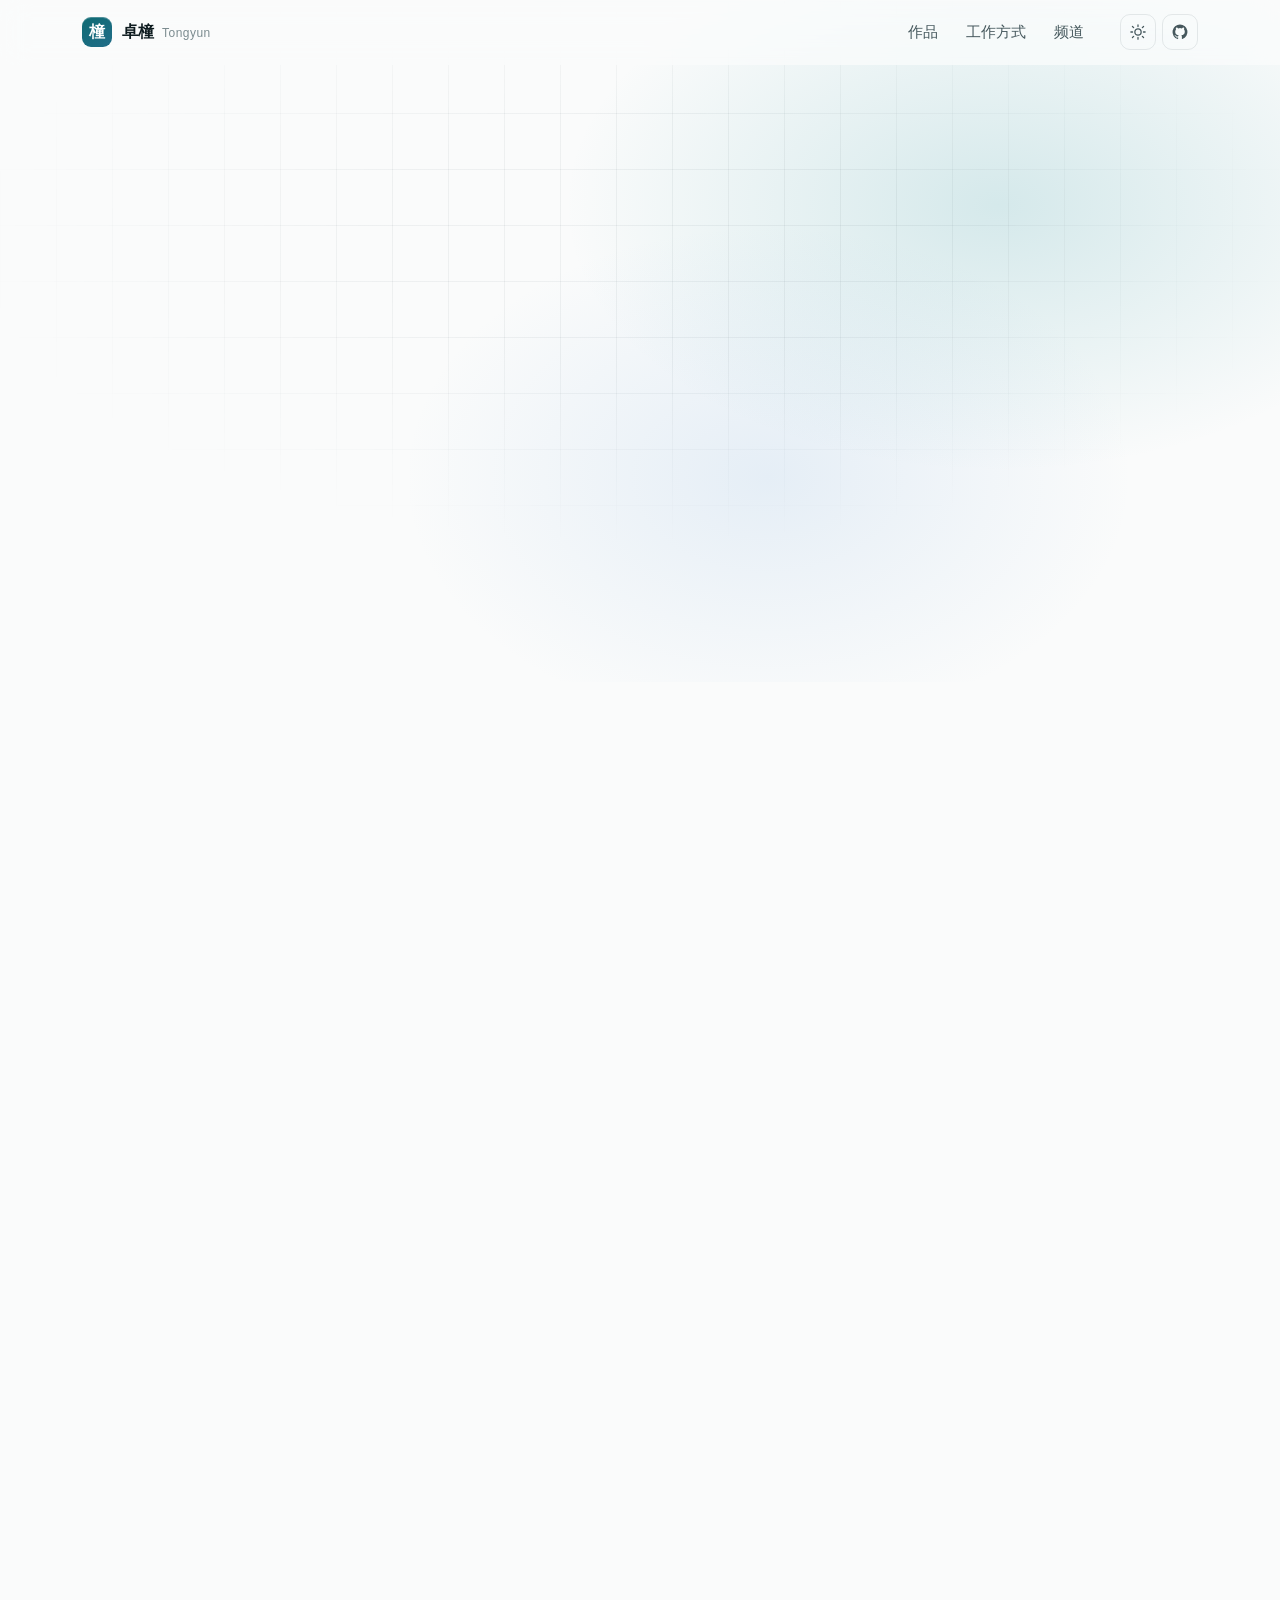
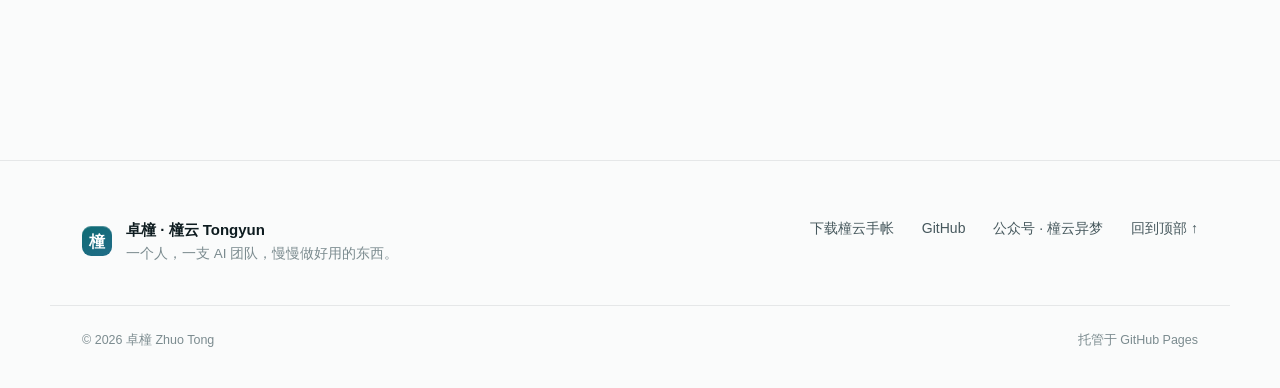
==== index.html @ a24eaab8 "作品区补上公开产品介绍页 手帐仍是主力。开发机、桌面 Git、橦云学习、数据库和接口调试各有介绍页；脚手架和命令行助手用小卡。过时的 TongSkills 卡片改为指向公开技能仓。域名和 GitHub" ====
<!doctype html>
<html lang="zh-CN" data-theme="light">
<head>
<meta charset="utf-8" />
<meta name="viewport" content="width=device-width, initial-scale=1" />
<title>卓橦 · 独立开发者</title>
<meta name="description" content="卓橦（Zhuo Tong），独立开发者，正在尝试一人团队。和一支 AI 智能体团队一起做本地优先的工具。代表作：橦云手帐 TongYun Planner。" />
<meta name="color-scheme" content="light dark" />
<meta name="author" content="卓橦" />
<link rel="canonical" href="https://dangzhuotong.github.io/" />
<!-- 图标来自 tongyun-scaffold/brand 官方主标「云芽」 -->
<link rel="icon" type="image/svg+xml" href="assets/yunya-mark.svg" />
<link rel="icon" type="image/png" sizes="48x48" href="assets/favicon-48.png" />
<link rel="icon" type="image/png" sizes="96x96" href="assets/favicon-96.png" />
<link rel="apple-touch-icon" sizes="180x180" href="assets/favicon-180.png" />
<meta property="og:type" content="website" />
<meta property="og:site_name" content="卓橦 · 橦云" />
<meta property="og:locale" content="zh_CN" />
<meta property="og:url" content="https://dangzhuotong.github.io/" />
<meta property="og:title" content="卓橦 · 独立开发者" />
<meta property="og:description" content="独立开发者，正在尝试一人团队。和一支 AI 智能体团队一起做本地优先的工具。代表作：橦云手帐 TongYun Planner。" />
<meta property="og:image" content="https://dangzhuotong.github.io/assets/social-preview.png" />
<meta property="og:image:type" content="image/png" />
<meta property="og:image:width" content="1280" />
<meta property="og:image:height" content="640" />
<meta property="og:image:alt" content="橦云官方主标云芽" />
<meta name="twitter:card" content="summary_large_image" />
<meta name="twitter:title" content="卓橦 · 独立开发者" />
<meta name="twitter:description" content="独立开发者，正在尝试一人团队。和一支 AI 智能体团队一起做本地优先的工具。代表作：橦云手帐 TongYun Planner。" />
<meta name="twitter:image" content="https://dangzhuotong.github.io/assets/social-preview.png" />
<meta name="twitter:image:alt" content="橦云官方主标云芽" />
<script>
  // 在首帧之前决定主题，避免闪烁。支持 ?theme=dark / ?theme=light 便于截图。
  (function () {
    var q = new URLSearchParams(location.search).get('theme');
    var saved = null; try { saved = localStorage.getItem('zt-theme'); } catch (e) {}
    var t = q || saved || (matchMedia('(prefers-color-scheme: dark)').matches ? 'dark' : 'light');
    document.documentElement.setAttribute('data-theme', t);
  })();
</script>
<link rel="stylesheet" href="styles.css" />
</head>
<body>
<a class="skip" href="#works">跳到正文</a>

<header class="nav" id="top">
  <div class="container nav__inner">
    <a class="brand" href="#top" aria-label="卓橦 · 回到顶部">
      <span class="brand__mark" aria-hidden="true">橦</span>
      <span class="brand__text">卓橦<span class="brand__sub">Tongyun</span></span>
    </a>
    <nav class="nav__links" aria-label="主导航">
      <a href="#works">作品</a>
      <a href="#how">工作方式</a>
      <a href="#channels">频道</a>
    </nav>
    <div class="nav__actions">
      <button class="icon-btn" id="themeToggle" type="button" aria-label="切换深色 / 浅色主题" title="切换主题">
        <svg class="i-sun" viewBox="0 0 24 24" width="18" height="18" aria-hidden="true"><circle cx="12" cy="12" r="4.2" fill="none" stroke="currentColor" stroke-width="1.7"/><path d="M12 2.5v2.2M12 19.3v2.2M4.6 4.6l1.6 1.6M17.8 17.8l1.6 1.6M2.5 12h2.2M19.3 12h2.2M4.6 19.4l1.6-1.6M17.8 6.2l1.6-1.6" stroke="currentColor" stroke-width="1.7" stroke-linecap="round"/></svg>
        <svg class="i-moon" viewBox="0 0 24 24" width="18" height="18" aria-hidden="true"><path d="M20 14.6A8.2 8.2 0 0 1 9.4 4a8.2 8.2 0 1 0 10.6 10.6Z" fill="none" stroke="currentColor" stroke-width="1.7" stroke-linejoin="round"/></svg>
      </button>
      <a class="icon-btn" href="https://github.com/dangzhuotong" target="_blank" rel="noopener" aria-label="GitHub @dangzhuotong">
        <svg viewBox="0 0 24 24" width="18" height="18" aria-hidden="true"><path fill="currentColor" d="M12 2a10 10 0 0 0-3.16 19.49c.5.09.68-.22.68-.48v-1.7c-2.78.6-3.37-1.34-3.37-1.34-.45-1.16-1.11-1.47-1.11-1.47-.91-.62.07-.61.07-.61 1 .07 1.53 1.03 1.53 1.03.9 1.52 2.35 1.08 2.92.83.09-.65.35-1.09.63-1.34-2.22-.25-4.55-1.11-4.55-4.94 0-1.09.39-1.98 1.03-2.68-.1-.25-.45-1.27.1-2.64 0 0 .84-.27 2.75 1.02a9.5 9.5 0 0 1 5 0c1.91-1.29 2.75-1.02 2.75-1.02.55 1.37.2 2.39.1 2.64.64.7 1.03 1.59 1.03 2.68 0 3.84-2.34 4.68-4.57 4.93.36.31.68.92.68 1.85v2.74c0 .27.18.58.69.48A10 10 0 0 0 12 2Z"/></svg>
      </a>
    </div>
  </div>
</header>

<main>
  <!-- ============ HERO ============ -->
  <section class="hero">
    <div class="hero__bg" aria-hidden="true"></div>
    <div class="container hero__grid">
      <div class="hero__copy">
        <p class="eyebrow reveal"><span class="dot"></span>Indie developer · One-person team</p>
        <h1 class="hero__name reveal">卓橦</h1>
        <p class="hero__role reveal">独立开发者 · 正在尝试一人团队</p>
        <p class="hero__intro reveal">我和一支 AI 智能体团队一起，做<strong>本地优先</strong>的 AI 小工具：数据留在你自己的电脑上，功能克制，做完就发布。</p>
        <div class="hero__cta reveal">
          <a class="btn btn--primary" href="https://github.com/dangzhuotong/tongyun-planner/releases/latest" target="_blank" rel="noopener">
            <svg viewBox="0 0 24 24" width="17" height="17" aria-hidden="true"><path d="M12 4v11m0 0 4.5-4.5M12 15l-4.5-4.5M5 19.5h14" fill="none" stroke="currentColor" stroke-width="1.9" stroke-linecap="round" stroke-linejoin="round"/></svg>
            下载橦云手帐
          </a>
          <a class="btn btn--ghost" href="https://github.com/dangzhuotong" target="_blank" rel="noopener">
            <svg viewBox="0 0 24 24" width="17" height="17" aria-hidden="true"><path fill="currentColor" d="M12 2a10 10 0 0 0-3.16 19.49c.5.09.68-.22.68-.48v-1.7c-2.78.6-3.37-1.34-3.37-1.34-.45-1.16-1.11-1.47-1.11-1.47-.91-.62.07-.61.07-.61 1 .07 1.53 1.03 1.53 1.03.9 1.52 2.35 1.08 2.92.83.09-.65.35-1.09.63-1.34-2.22-.25-4.55-1.11-4.55-4.94 0-1.09.39-1.98 1.03-2.68-.1-.25-.45-1.27.1-2.64 0 0 .84-.27 2.75 1.02a9.5 9.5 0 0 1 5 0c1.91-1.29 2.75-1.02 2.75-1.02.55 1.37.2 2.39.1 2.64.64.7 1.03 1.59 1.03 2.68 0 3.84-2.34 4.68-4.57 4.93.36.31.68.92.68 1.85v2.74c0 .27.18.58.69.48A10 10 0 0 0 12 2Z"/></svg>
            GitHub
          </a>
        </div>
        <p class="hero__meta reveal">
          <span class="pill">v1.1.2</span>
          橦云手帐 · Windows / macOS Universal / Linux · 开源 MIT
        </p>
      </div>

      <div class="hero__visual reveal reveal--late">
        <figure class="shot shot--hero">
          <img src="assets/dashboard.png" width="2293" height="1618" alt="橦云手帐主页截图：问候、天气、今日待办与 AI 散文" />
        </figure>
        <figure class="shot shot--widget" aria-hidden="true">
          <img src="assets/widget.png" width="675" height="893" alt="" />
        </figure>
      </div>
    </div>
  </section>

  <!-- ============ WORKS ============ -->
  <section class="section" id="works">
    <div class="container">
      <div class="section__head reveal">
        <p class="kicker">Works</p>
        <h2>作品</h2>
        <p class="section__lede">都在公开仓库里。手帐仍是主力。开发机、桌面 Git、学习、数据库和接口调试，点进去可以看介绍。</p>
      </div>

      <!-- Flagship -->
      <article class="flagship reveal" aria-labelledby="fp-title">
        <div class="flagship__copy">
          <div class="app-id">
            <img src="assets/app-icon.png" width="56" height="56" alt="" />
            <div>
              <p class="tag-line"><span class="pill pill--accent">主力产品</span><span class="mono">tongyun-planner</span></p>
              <h3 id="fp-title">橦云手帐 <span class="en">TongYun Planner</span></h3>
            </div>
          </div>
          <p class="flagship__lede">本地优先的手帐式桌面效率 App。四象限待办、番茄钟、翻页日记放在同一个窗口里，数据默认只存在你的电脑上。</p>
          <ul class="feature-list">
            <li><b>四象限待办</b>矩阵 / 列表 / 日历视图，可选 AI 分类</li>
            <li><b>翻页日记</b>带书脊与横格的拟物手帐，可选 AI 暖评</li>
            <li><b>番茄钟与白噪音</b>便签墙、桌面挂件、专注统计</li>
            <li><b>数据在本地</b>可选 WebDAV 同步，中英双语界面</li>
          </ul>
          <div class="stack" aria-label="技术栈">
            <span>Tauri 2</span><span>React</span><span>Rust</span><span>TypeScript</span>
          </div>
          <div class="flagship__cta">
            <a class="btn btn--primary" href="https://github.com/dangzhuotong/tongyun-planner/releases/latest" target="_blank" rel="noopener">下载最新版</a>
            <a class="btn btn--ghost" href="products/tongyun-planner.html">产品介绍</a>
            <a class="btn btn--ghost" href="https://github.com/dangzhuotong/tongyun-planner" target="_blank" rel="noopener">查看源码 <span aria-hidden="true">→</span></a>
          </div>
          <p class="fineprint">当前 Release v1.1.2。Windows（exe / msi）、macOS Universal（dmg）、Linux（AppImage / deb）。安装包未做代码签名，首次运行需手动允许。</p>
        </div>

        <div class="flagship__gallery">
          <div class="tabs" role="tablist" aria-label="橦云手帐界面截图">
            <button role="tab" aria-selected="true" data-src="assets/dashboard.png" data-alt="主页：问候、今日待办与 AI 散文">主页</button>
            <button role="tab" aria-selected="false" data-src="assets/journal.png" data-alt="翻页日记本">翻页日记</button>
            <button role="tab" aria-selected="false" data-src="assets/matrix-view.png" data-alt="四象限优先级看板">四象限</button>
            <button role="tab" aria-selected="false" data-src="assets/pomodoro.png" data-alt="番茄钟与白噪音">番茄钟</button>
            <button role="tab" aria-selected="false" data-src="assets/calendar-view.png" data-alt="日历日程">日历</button>
            <button role="tab" aria-selected="false" data-src="assets/analytics.png" data-alt="专注统计">统计</button>
          </div>
          <figure class="shot shot--gallery">
            <img id="galleryImg" src="assets/dashboard.png" width="2293" height="1618" alt="橦云手帐截图：主页：问候、今日待办与 AI 散文" loading="lazy" />
          </figure>
        </div>
      </article>

      <div class="works-grid works-grid--main">
        <article class="card reveal">
          <a class="card__visual" href="products/tongyun-dev.html" tabindex="-1" aria-hidden="true">
            <div class="sketch sketch--scan"><b>$</b> tongyun-dev scan ~/code<br />Spring Boot · Vite · Next<br /><span>状态与日志留在本机</span></div>
          </a>
          <div class="card__body">
            <p class="tag-line"><span class="pill pill--accent">可用</span><span class="mono">tongyun-dev</span></p>
            <h3><a href="products/tongyun-dev.html">本地开发机 <span class="en">tongyun-dev</span></a></h3>
            <p>把本机的开发项目登记到一处，一键启停、看状态、跟日志。桌面、本机网页和命令行共用同一个核心。</p>
            <div class="card__foot">
              <span class="lang"><i style="--c:#dea584"></i>Rust</span>
              <a class="link" href="products/tongyun-dev.html">介绍 <span aria-hidden="true">→</span></a>
            </div>
          </div>
        </article>

        <article class="card reveal">
          <a class="card__visual" href="products/tongyun-git.html" tabindex="-1" aria-hidden="true">
            <div class="sketch sketch--git"><i></i><i></i><i></i></div>
          </a>
          <div class="card__body">
            <p class="tag-line"><span class="pill pill--accent">可用</span><span class="mono">tongyun-git</span></p>
            <h3><a href="products/tongyun-git.html">桌面 Git <span class="en">tongyun-git</span></a></h3>
            <p>独立的 Git 窗口：改动、按行暂存、分支和推拉。提交说明可以请模型起一稿，密钥留在系统钥匙串。</p>
            <div class="card__foot">
              <span class="lang"><i style="--c:#3178c6"></i>TypeScript</span>
              <a class="link" href="products/tongyun-git.html">介绍 <span aria-hidden="true">→</span></a>
            </div>
          </div>
        </article>

        <article class="card reveal">
          <a class="card__visual" href="products/tongyun-learn.html" tabindex="-1" aria-hidden="true">
            <div class="notes">
              <span>背单词</span><span>练习</span><span>错词复习</span><span>学习看板</span>
            </div>
          </a>
          <div class="card__body">
            <p class="tag-line"><span class="pill pill--wip">打磨中</span><span class="mono">tongyun-learn</span></p>
            <h3><a href="products/tongyun-learn.html">橦云学习 <span class="en">tongyun-learn</span></a></h3>
            <p>个人学习站点。背单词、练习和复习是站内模块。还没有安装包，从仓库跑起来。</p>
            <div class="card__foot">
              <span class="lang"><i style="--c:#41b883"></i>Vue</span>
              <a class="link" href="products/tongyun-learn.html">介绍 <span aria-hidden="true">→</span></a>
            </div>
          </div>
        </article>

        <article class="card reveal">
          <a class="card__visual" href="products/tongyun-database.html" tabindex="-1" aria-hidden="true">
            <div class="sketch sketch--table"><span></span><span></span><span></span></div>
          </a>
          <div class="card__body">
            <p class="tag-line"><span class="pill pill--wip">打磨中</span><span class="mono">tongyun-database</span></p>
            <h3><a href="products/tongyun-database.html">橦云数据库 <span class="en">tongyun-database</span></a></h3>
            <p>本机数据库工作台。改一行之前先看正向 SQL 和回滚 SQL。目前 Release 只有 macOS 压缩包。</p>
            <div class="card__foot">
              <span class="lang"><i style="--c:#f1e05a"></i>JavaScript</span>
              <a class="link" href="products/tongyun-database.html">介绍 <span aria-hidden="true">→</span></a>
            </div>
          </div>
        </article>

        <article class="card reveal">
          <a class="card__visual" href="products/tongyun-api.html" tabindex="-1" aria-hidden="true">
            <div class="sketch sketch--http"><b>GET</b> /get<br /><span>.http · JSON 用例 · 断言</span></div>
          </a>
          <div class="card__body">
            <p class="tag-line"><span class="pill pill--accent">可用</span><span class="mono">tongyun-api</span></p>
            <h3><a href="products/tongyun-api.html">橦云接口 <span class="en">tongyun-api</span></a></h3>
            <p>API 调试桌面端。接口写成仓库里的纯文本，用 Git 管理，不绑云端账号。</p>
            <div class="card__foot">
              <span class="lang"><i style="--c:#3178c6"></i>TypeScript</span>
              <a class="link" href="products/tongyun-api.html">介绍 <span aria-hidden="true">→</span></a>
            </div>
          </div>
        </article>
      </div>

      <div class="works-sub">
        <article class="mini reveal">
          <p class="tag-line"><span class="pill pill--accent">可用</span><span class="mono">tongyun-scaffold</span></p>
          <h3><a href="products/tongyun-scaffold.html">项目脚手架</a></h3>
          <p>新开仓库时带上协作规则、目录约定和文档骨架。没有安装包，克隆后跑脚本。</p>
          <div class="mini__links">
            <a class="link" href="products/tongyun-scaffold.html">介绍 <span aria-hidden="true">→</span></a>
          </div>
        </article>
        <article class="mini reveal">
          <p class="tag-line"><span class="pill pill--wip">打磨中</span><span class="mono">tongyun-cli</span></p>
          <h3><a href="products/tongyun-cli.html">命令行助手</a></h3>
          <p>自用的命令行助手。仓库简介写的是基于 pi 改造，说明文档目前仍是上游的 Pi。</p>
          <div class="mini__links">
            <a class="link" href="products/tongyun-cli.html">介绍 <span aria-hidden="true">→</span></a>
          </div>
        </article>
        <article class="mini reveal">
          <p class="tag-line"><span class="pill">在用</span><span class="mono">tongyun-skills</span></p>
          <h3>技能素材</h3>
          <p>开发时用的技能包还在日常使用。公开可看的素材在 tongyun-skills。</p>
          <div class="mini__links">
            <a class="link" href="https://github.com/dangzhuotong/tongyun-skills" target="_blank" rel="noopener">公开仓库 <span aria-hidden="true">→</span></a>
          </div>
        </article>
        <article class="mini reveal">
          <p class="tag-line"><span class="pill">笔记</span><span class="mono">Vuepress-Site</span></p>
          <h3><a href="https://vuepress-site-one.vercel.app" target="_blank" rel="noopener">技术笔记站</a></h3>
          <p>用 VuePress 搭的博客和学习笔记，按 AI、Java、中间件、前端、数据库、算法、运维分栏，一直在补。</p>
          <div class="mini__links">
            <a class="link" href="https://github.com/dangzhuotong/Vuepress-Site" target="_blank" rel="noopener">仓库 <span aria-hidden="true">→</span></a>
            <a class="link" href="https://vuepress-site-one.vercel.app" target="_blank" rel="noopener">打开笔记 <span aria-hidden="true">→</span></a>
          </div>
        </article>
      </div>
    </div>
  </section>

  <!-- ============ HOW I WORK ============ -->
  <section class="section section--tint" id="how">
    <div class="container">
      <div class="section__head reveal">
        <p class="kicker">How I work</p>
        <h2>一人团队公开记录</h2>
        <p class="section__lede">一个人，加一组分工明确的 AI 智能体。<br class="br-lg" />我负责判断和取舍，智能体负责做出来、查一遍、写清楚。<br class="br-lg" />这里不放融资、团队照片或漂亮数字，只放能下载、能看代码的东西。</p>
      </div>

      <div class="team reveal">
        <div class="team__head">
          <div class="team__me">
            <span class="avatar" aria-hidden="true">橦</span>
            <div>
              <p class="team__name">卓橦</p>
              <p class="team__desc">定方向 · 做取舍 · 最后拍板</p>
            </div>
          </div>
          <p class="team__note">下面每个角色都是一个 AI 智能体。我分派任务、验收结果，<br class="br-lg" />不满意就打回重做。</p>
        </div>
        <ul class="roles">
          <li>
            <span class="role__icon" aria-hidden="true"><svg viewBox="0 0 24 24"><path d="M4 6h16M4 12h10M4 18h7" /></svg></span>
            <p class="role__name">产品 <span>Product</span></p>
            <p class="role__desc">拆需求、写 PRD</p>
          </li>
          <li>
            <span class="role__icon" aria-hidden="true"><svg viewBox="0 0 24 24"><path d="m8 7-5 5 5 5M16 7l5 5-5 5" /></svg></span>
            <p class="role__name">开发 <span>Dev</span></p>
            <p class="role__desc">写代码、修 bug</p>
          </li>
          <li>
            <span class="role__icon" aria-hidden="true"><svg viewBox="0 0 24 24"><path d="m5 12.5 4.2 4.2L19 7" /></svg></span>
            <p class="role__name">测试 <span>QA</span></p>
            <p class="role__desc">回归检查、截图审查</p>
          </li>
          <li>
            <span class="role__icon" aria-hidden="true"><svg viewBox="0 0 24 24"><path d="M12 3v12m0 0 4-4m-4 4-4-4M4 20h16" /></svg></span>
            <p class="role__name">运维 <span>Ops</span></p>
            <p class="role__desc">打包、发版、仓库同步</p>
          </li>
          <li>
            <span class="role__icon" aria-hidden="true"><svg viewBox="0 0 24 24"><path d="M4 20h4L19 9l-4-4L4 16v4Z" /></svg></span>
            <p class="role__name">写作 <span>Writing</span></p>
            <p class="role__desc">发布说明、文档、公众号</p>
          </li>
        </ul>
      </div>

      <div class="log reveal">
        <div class="log__col">
          <h3 class="log__title">怎么干活</h3>
          <ol class="principles">
            <li><b>本地优先</b><span>数据先留在用户自己的设备上，同步由用户自己决定开不开。</span></li>
            <li><b>小步发布</b><span>做完一块就发一块，安装包、说明、截图一起交付。</span></li>
            <li><b>不编数据</b><span>页面上的每个链接都能点开验证，没有的数字就不写。</span></li>
          </ol>
        </div>
        <div class="log__col">
          <h3 class="log__title">公开记录 <span class="en">Log</span></h3>
          <ol class="timeline">
            <li><time datetime="2026-10">2026.10</time><p>小红书「橦栖云」上线<span class="soon">计划中</span></p></li>
            <li><time datetime="2026-09-03">2026.09</time><p>技能素材公开，见 tongyun-skills</p></li>
            <li><time datetime="2026-08-29">2026.08</time><p>技术笔记站补充工程化专题</p></li>
            <li><time datetime="2026-07-27">2026.07</time><p>橦云手帐 v1.0.0 发布：Windows 与 macOS 安装包</p></li>
          </ol>
        </div>
      </div>
    </div>
  </section>

  <!-- ============ CHANNELS ============ -->
  <section class="section" id="channels">
    <div class="container">
      <div class="section__head reveal">
        <p class="kicker">Channels</p>
        <h2>在这些地方找到我</h2>
        <p class="section__lede">开发进度、踩坑记录和新作品，会先发在这里。</p>
      </div>

      <div class="channels">
        <article class="channel reveal">
          <div class="channel__top">
            <span class="channel__icon ch-wechat" aria-hidden="true">
              <svg viewBox="0 0 24 24"><path fill="currentColor" d="M9.2 4C5.2 4 2 6.7 2 10c0 1.9 1 3.5 2.6 4.6l-.6 2 2.3-1.2c.9.3 1.9.4 2.9.4h.4a5.4 5.4 0 0 1-.2-1.5c0-3.3 3.1-5.9 7-5.9h.4C16.2 5.8 13 4 9.2 4Zm-2.4 3.2a.9.9 0 1 1 0 1.8.9.9 0 0 1 0-1.8Zm4.8 0a.9.9 0 1 1 0 1.8.9.9 0 0 1 0-1.8ZM16.4 9.6c-3.2 0-5.7 2.1-5.7 4.7s2.5 4.7 5.7 4.7c.7 0 1.4-.1 2-.3l1.9 1-.5-1.6c1.4-.9 2.2-2.2 2.2-3.8 0-2.6-2.5-4.7-5.6-4.7Zm-1.9 2.6a.8.8 0 1 1 0 1.6.8.8 0 0 1 0-1.6Zm3.8 0a.8.8 0 1 1 0 1.6.8.8 0 0 1 0-1.6Z"/></svg>
            </span>
            <div>
              <p class="channel__platform">微信公众号</p>
              <h3>橦云异梦</h3>
            </div>
          </div>
          <p class="channel__desc">一人团队的开发日志、产品发布和 AI 工作流实践。</p>
          <div class="wechat-search">
            <span class="wechat-search__label">微信搜一搜</span>
            <p>打开微信，搜索「橦云异梦」即可关注公众号</p>
          </div>
          <p class="channel__hint">微信搜索「橦云异梦」</p>
        </article>

        <article class="channel reveal">
          <div class="channel__top">
            <span class="channel__icon ch-xhs" aria-hidden="true">
              <svg viewBox="0 0 24 24"><rect x="3" y="3" width="18" height="18" rx="5" fill="currentColor"/><text x="12" y="15.6" text-anchor="middle" font-size="7.2" font-weight="700" fill="#fff" font-family="PingFang SC, Noto Sans CJK SC, sans-serif">小红书</text></svg>
            </span>
            <div>
              <p class="channel__platform">小红书</p>
              <h3>橦栖云 <span class="soon">2026.10 上线</span></h3>
            </div>
          </div>
          <p class="channel__desc">心理学知识动画短片：把一个心理学概念，讲成一分钟的小故事。</p>
          <div class="coming">
            <span class="coming__label">即将上线</span>
            <p>之后也会同步到视频号与抖音</p>
          </div>
          <p class="channel__hint">小红书搜索「橦栖云」</p>
        </article>

        <article class="channel reveal">
          <div class="channel__top">
            <span class="channel__icon ch-gh" aria-hidden="true">
              <svg viewBox="0 0 24 24"><path fill="currentColor" d="M12 2a10 10 0 0 0-3.16 19.49c.5.09.68-.22.68-.48v-1.7c-2.78.6-3.37-1.34-3.37-1.34-.45-1.16-1.11-1.47-1.11-1.47-.91-.62.07-.61.07-.61 1 .07 1.53 1.03 1.53 1.03.9 1.52 2.35 1.08 2.92.83.09-.65.35-1.09.63-1.34-2.22-.25-4.55-1.11-4.55-4.94 0-1.09.39-1.98 1.03-2.68-.1-.25-.45-1.27.1-2.64 0 0 .84-.27 2.75 1.02a9.5 9.5 0 0 1 5 0c1.91-1.29 2.75-1.02 2.75-1.02.55 1.37.2 2.39.1 2.64.64.7 1.03 1.59 1.03 2.68 0 3.84-2.34 4.68-4.57 4.93.36.31.68.92.68 1.85v2.74c0 .27.18.58.69.48A10 10 0 0 0 12 2Z"/></svg>
            </span>
            <div>
              <p class="channel__platform">GitHub</p>
              <h3>@dangzhuotong</h3>
            </div>
          </div>
          <p class="channel__desc">所有开源作品的代码、Issue 和发布包都在这里。</p>
          <ul class="repo-mini">
            <li><a href="https://github.com/dangzhuotong/tongyun-planner" target="_blank" rel="noopener">tongyun-planner</a></li>
            <li><a href="https://github.com/dangzhuotong/tongyun-dev" target="_blank" rel="noopener">tongyun-dev</a></li>
            <li><a href="https://github.com/dangzhuotong/tongyun-git" target="_blank" rel="noopener">tongyun-git</a></li>
            <li><a href="https://github.com/dangzhuotong/tongyun-learn" target="_blank" rel="noopener">tongyun-learn</a></li>
            <li><a href="https://github.com/dangzhuotong/tongyun-database" target="_blank" rel="noopener">tongyun-database</a></li>
            <li><a href="https://github.com/dangzhuotong/tongyun-api" target="_blank" rel="noopener">tongyun-api</a></li>
          </ul>
          <a class="btn btn--ghost btn--block" href="https://github.com/dangzhuotong" target="_blank" rel="noopener">关注 GitHub <span aria-hidden="true">→</span></a>
        </article>
      </div>
    </div>
  </section>
</main>

<footer class="footer">
  <div class="container footer__inner">
    <div class="footer__brand">
      <span class="brand__mark" aria-hidden="true">橦</span>
      <div>
        <p class="footer__name">卓橦 · 橦云 Tongyun</p>
        <p class="footer__tag">一个人，一支 AI 团队，慢慢做好用的东西。</p>
      </div>
    </div>
    <nav class="footer__links" aria-label="页脚链接">
      <a href="https://github.com/dangzhuotong/tongyun-planner/releases/latest" target="_blank" rel="noopener">下载橦云手帐</a>
      <a href="https://github.com/dangzhuotong" target="_blank" rel="noopener">GitHub</a>
      <a href="#channels">公众号 · 橦云异梦</a>
      <a href="#top">回到顶部 ↑</a>
    </nav>
  </div>
  <div class="container footer__legal">
    <span>© 2026 卓橦 Zhuo Tong</span>
    <span>托管于 GitHub Pages</span>
  </div>
</footer>

<script src="main.js"></script>
</body>
</html>
---- styles.css ----
/* ================= Tokens ================= */
:root {
  --font-sans: "Inter", -apple-system, BlinkMacSystemFont, "Segoe UI", "PingFang SC", "Hiragino Sans GB",
    "Noto Sans SC", "Noto Sans CJK SC", "Source Han Sans SC", "Microsoft YaHei", sans-serif;
  --font-mono: ui-monospace, "SF Mono", "JetBrains Mono", Menlo, Consolas, "Noto Sans Mono CJK SC", monospace;

  --bg: #fafbfb;
  --bg-tint: #f2f6f6;
  --surface: #ffffff;
  --surface-2: #f5f7f7;
  --border: rgba(14, 38, 44, 0.09);
  --border-strong: rgba(14, 38, 44, 0.16);
  --text: #0d1b1f;
  --text-2: #46585d;
  --text-3: #7b8b8f;
  --accent: #0e6b73;          /* 橦云 · 墨青 */
  --accent-hover: #0a5a61;
  --accent-soft: rgba(14, 107, 115, 0.08);
  --accent-line: rgba(14, 107, 115, 0.22);
  --accent-fg: #ffffff;
  --warn-soft: rgba(196, 116, 54, 0.12);
  --warn: #a45a20;
  --shadow-lg: 0 1px 2px rgba(13, 27, 31, 0.04), 0 12px 32px -8px rgba(13, 27, 31, 0.14), 0 40px 80px -24px rgba(13, 27, 31, 0.16);
  --shadow-sm: 0 1px 2px rgba(13, 27, 31, 0.05), 0 4px 14px -6px rgba(13, 27, 31, 0.08);
  --glow-a: rgba(64, 160, 170, 0.20);
  --glow-b: rgba(120, 170, 220, 0.16);
  --grid-line: rgba(14, 38, 44, 0.05);

  --radius: 16px;
  --radius-lg: 22px;
  --container: 1180px;
  --ease: cubic-bezier(0.22, 1, 0.36, 1);
}

[data-theme="dark"] {
  --bg: #0a0f11;
  --bg-tint: #0d1417;
  --surface: #10181b;
  --surface-2: #141e21;
  --border: rgba(220, 240, 244, 0.08);
  --border-strong: rgba(220, 240, 244, 0.15);
  --text: #e7eff1;
  --text-2: #a2b2b6;
  --text-3: #6d7e82;
  --accent: #5cc3bd;
  --accent-hover: #7ad3ce;
  --accent-soft: rgba(92, 195, 189, 0.10);
  --accent-line: rgba(92, 195, 189, 0.28);
  --accent-fg: #062321;
  --warn-soft: rgba(230, 160, 90, 0.14);
  --warn: #e7a86a;
  --shadow-lg: 0 1px 2px rgba(0, 0, 0, 0.3), 0 20px 50px -12px rgba(0, 0, 0, 0.6), 0 0 0 1px rgba(220, 240, 244, 0.06);
  --shadow-sm: 0 1px 2px rgba(0, 0, 0, 0.3), 0 6px 18px -8px rgba(0, 0, 0, 0.5);
  --glow-a: rgba(60, 170, 165, 0.16);
  --glow-b: rgba(70, 110, 180, 0.14);
  --grid-line: rgba(220, 240, 244, 0.04);
}

/* ================= Base ================= */
*, *::before, *::after { box-sizing: border-box; }
html { scroll-behavior: smooth; -webkit-text-size-adjust: 100%; }
body {
  margin: 0;
  font-family: var(--font-sans);
  font-size: 16px;
  line-height: 1.7;
  color: var(--text);
  background: var(--bg);
  -webkit-font-smoothing: antialiased;
  text-rendering: optimizeLegibility;
  line-break: strict;
  transition: background-color .35s var(--ease), color .35s var(--ease);
}
img { max-width: 100%; height: auto; display: block; }
a { color: inherit; text-decoration: none; }
h1, h2, h3, p { margin: 0; }
h1, h2, h3 { text-wrap: balance; letter-spacing: -0.02em; }
p { text-wrap: pretty; }
ul, ol { margin: 0; padding: 0; list-style: none; }
figure { margin: 0; }
button { font: inherit; color: inherit; }
:focus-visible { outline: 2px solid var(--accent); outline-offset: 3px; border-radius: 8px; }
.en { font-weight: 500; color: var(--text-3); letter-spacing: 0; font-size: .62em; margin-left: .35em; white-space: nowrap; }
.mono { font-family: var(--font-mono); font-size: 12.5px; color: var(--text-3); }

.container { width: 100%; max-width: var(--container); margin: 0 auto; padding: 0 32px; }
.skip { position: absolute; left: -999px; top: 8px; background: var(--accent); color: var(--accent-fg); padding: 8px 14px; border-radius: 8px; z-index: 100; }
.skip:focus { left: 12px; }

/* ================= Nav ================= */
.nav {
  position: sticky; top: 0; z-index: 50;
  background: color-mix(in srgb, var(--bg) 78%, transparent);
  backdrop-filter: saturate(160%) blur(14px);
  -webkit-backdrop-filter: saturate(160%) blur(14px);
  border-bottom: 1px solid transparent;
  transition: border-color .3s, background-color .35s;
}
.nav.is-scrolled { border-bottom-color: var(--border); }
.nav__inner { height: 64px; display: flex; align-items: center; gap: 24px; }
.brand { display: flex; align-items: center; gap: 10px; font-weight: 650; }
.brand__mark {
  width: 30px; height: 30px; border-radius: 9px; display: grid; place-items: center;
  font-size: 16px; font-weight: 700; color: var(--accent-fg);
  background: linear-gradient(145deg, var(--accent), color-mix(in srgb, var(--accent) 60%, #3a6fa8));
  box-shadow: inset 0 1px 0 rgba(255,255,255,.25);
}
.brand__text { font-size: 16px; display: flex; align-items: baseline; gap: 8px; }
.brand__sub { font-size: 12px; font-weight: 500; color: var(--text-3); letter-spacing: .04em; }
.nav__links { display: flex; gap: 4px; margin-left: auto; }
.nav__links a { font-size: 14.5px; color: var(--text-2); padding: 6px 12px; border-radius: 8px; transition: color .2s, background-color .2s; }
.nav__links a:hover { color: var(--text); background: var(--surface-2); }
.nav__actions { display: flex; gap: 6px; }
.icon-btn {
  width: 36px; height: 36px; display: grid; place-items: center; border-radius: 10px;
  background: transparent; border: 1px solid var(--border); color: var(--text-2); cursor: pointer;
  transition: color .2s, border-color .2s, background-color .2s;
}
.icon-btn:hover { color: var(--text); border-color: var(--border-strong); background: var(--surface); }
[data-theme="light"] .i-moon, [data-theme="dark"] .i-sun { display: none; }

/* ================= Buttons ================= */
.btn {
  display: inline-flex; align-items: center; justify-content: center; gap: 8px;
  height: 44px; padding: 0 20px; border-radius: 12px; font-size: 15px; font-weight: 600;
  border: 1px solid transparent; white-space: nowrap; cursor: pointer;
  transition: transform .2s var(--ease), background-color .2s, border-color .2s, box-shadow .2s, color .2s;
}
.btn:active { transform: translateY(1px); }
.btn--primary { background: var(--accent); color: var(--accent-fg); box-shadow: 0 1px 0 rgba(255,255,255,.18) inset, 0 6px 16px -6px color-mix(in srgb, var(--accent) 60%, transparent); }
.btn--primary:hover { background: var(--accent-hover); transform: translateY(-1px); }
.btn--ghost { background: var(--surface); color: var(--text); border-color: var(--border-strong); }
.btn--ghost:hover { border-color: var(--text-3); transform: translateY(-1px); }
.btn--block { width: 100%; }
.pill {
  display: inline-flex; align-items: center; height: 22px; padding: 0 9px; border-radius: 999px;
  font-size: 12px; font-weight: 600; background: var(--surface-2); color: var(--text-2); border: 1px solid var(--border);
}
.pill--accent { background: var(--accent-soft); color: var(--accent); border-color: var(--accent-line); }
.soon {
  display: inline-flex; align-items: center; height: 20px; padding: 0 8px; margin-left: 8px; border-radius: 999px;
  font-size: 11.5px; font-weight: 600; letter-spacing: 0; vertical-align: middle;
  background: var(--warn-soft); color: var(--warn); white-space: nowrap;
}

/* ================= Hero ================= */
.hero { position: relative; overflow: hidden; margin-top: -64px; padding: 136px 0 96px; }
.hero__bg { position: absolute; inset: 0; pointer-events: none; z-index: 0; }
.hero__bg::before {
  content: ""; position: absolute; inset: 0;
  background:
    radial-gradient(620px 380px at 78% 30%, var(--glow-a), transparent 70%),
    radial-gradient(520px 360px at 60% 70%, var(--glow-b), transparent 70%);
}
.hero__bg::after {
  content: ""; position: absolute; inset: 0;
  background-image: linear-gradient(var(--grid-line) 1px, transparent 1px), linear-gradient(90deg, var(--grid-line) 1px, transparent 1px);
  background-size: 56px 56px;
  mask-image: radial-gradient(ellipse 70% 60% at 50% 35%, #000 30%, transparent 75%);
  -webkit-mask-image: radial-gradient(ellipse 70% 60% at 50% 35%, #000 30%, transparent 75%);
}
.hero__grid { position: relative; z-index: 1; display: grid; grid-template-columns: minmax(0, 5fr) minmax(0, 7fr); gap: 56px; align-items: center; }
.eyebrow {
  display: inline-flex; align-items: center; gap: 8px; font-size: 13px; font-weight: 550; color: var(--text-2);
  padding: 5px 12px 5px 10px; border: 1px solid var(--border); border-radius: 999px; background: var(--surface);
  letter-spacing: .01em;
}
.dot { width: 7px; height: 7px; border-radius: 50%; background: var(--accent); box-shadow: 0 0 0 4px var(--accent-soft); }
.hero__name { margin-top: 26px; font-size: clamp(64px, 8.4vw, 112px); line-height: 1; font-weight: 750; letter-spacing: -0.04em; }
.hero__role { margin-top: 18px; font-size: clamp(20px, 2vw, 25px); font-weight: 600; color: var(--text); letter-spacing: -0.01em; }
.hero__intro { margin-top: 18px; max-width: 30em; font-size: 17px; line-height: 1.85; color: var(--text-2); }
.hero__intro strong { color: var(--accent); font-weight: 650; }
.hero__cta { margin-top: 32px; display: flex; flex-wrap: wrap; gap: 12px; }
.hero__meta { margin-top: 24px; display: flex; align-items: center; flex-wrap: wrap; gap: 10px; font-size: 13.5px; color: var(--text-3); }

.hero__visual { position: relative; padding: 0 0 40px 40px; }
.shot { border-radius: 14px; overflow: hidden; background: var(--surface); border: 1px solid var(--border); box-shadow: var(--shadow-lg); }
.shot img { width: 100%; }
.shot--hero { transform: perspective(1800px) rotateY(-5deg) rotateX(2deg); transform-origin: left center; }
.shot--widget {
  position: absolute; left: 0; bottom: 0; width: 25%; border-radius: 16px;
  transform: rotate(-3deg); box-shadow: var(--shadow-lg);
}

/* ================= Sections ================= */
.section { padding: 112px 0; position: relative; }
.section--tint { background: var(--bg-tint); border-top: 1px solid var(--border); border-bottom: 1px solid var(--border); }
.section__head { max-width: 720px; margin-bottom: 56px; }
.kicker { font-size: 13px; font-weight: 600; color: var(--accent); letter-spacing: .12em; text-transform: uppercase; }
.section__head h2 { margin-top: 10px; font-size: clamp(32px, 3.6vw, 44px); line-height: 1.2; font-weight: 700; }
.section__lede { margin-top: 16px; font-size: 17px; color: var(--text-2); line-height: 1.85; }

/* ================= Works ================= */
.flagship {
  display: grid; grid-template-columns: minmax(0, 5fr) minmax(0, 7fr); gap: 48px; align-items: center;
  padding: 44px; border-radius: var(--radius-lg); background: var(--surface); border: 1px solid var(--border);
  box-shadow: var(--shadow-sm);
}
.app-id { display: flex; align-items: center; gap: 16px; }
.app-id img { width: 56px; height: 56px; border-radius: 14px; box-shadow: var(--shadow-sm); }
.tag-line { display: flex; align-items: center; gap: 10px; flex-wrap: wrap; }
.flagship h3 { margin-top: 6px; font-size: 28px; line-height: 1.25; font-weight: 700; }
.flagship__lede { margin-top: 22px; font-size: 16.5px; color: var(--text-2); line-height: 1.85; }
.feature-list { margin-top: 22px; display: grid; gap: 12px; }
.feature-list li { position: relative; padding-left: 22px; font-size: 14.5px; color: var(--text-2); line-height: 1.7; }
.feature-list li::before { content: ""; position: absolute; left: 2px; top: .62em; width: 8px; height: 8px; border-radius: 3px; background: var(--accent); opacity: .85; }
.feature-list b { color: var(--text); font-weight: 600; margin-right: 8px; }
.stack { margin-top: 22px; display: flex; flex-wrap: wrap; gap: 8px; }
.stack span { font-family: var(--font-mono); font-size: 12px; padding: 4px 10px; border-radius: 8px; background: var(--surface-2); border: 1px solid var(--border); color: var(--text-2); }
.flagship__cta { margin-top: 28px; display: flex; flex-wrap: wrap; gap: 12px; }
.fineprint { margin-top: 14px; font-size: 12.5px; color: var(--text-3); line-height: 1.7; }
.fineprint a { color: var(--accent); font-weight: 600; }

.flagship__gallery { min-width: 0; }
.tabs { display: flex; gap: 4px; padding: 4px; border-radius: 12px; background: var(--surface-2); border: 1px solid var(--border); margin-bottom: 16px; overflow-x: auto; scrollbar-width: none; }
.tabs::-webkit-scrollbar { display: none; }
.tabs button {
  flex: 1 0 auto; height: 34px; padding: 0 14px; border: 0; border-radius: 9px; background: transparent;
  font-size: 13.5px; font-weight: 550; color: var(--text-2); cursor: pointer; white-space: nowrap;
  transition: background-color .2s, color .2s, box-shadow .2s;
}
.tabs button:hover { color: var(--text); }
.tabs button[aria-selected="true"] { background: var(--surface); color: var(--text); box-shadow: var(--shadow-sm); }
.shot--gallery { box-shadow: var(--shadow-sm); aspect-ratio: 2293 / 1618; }
.shot--gallery img { height: 100%; object-fit: cover; object-position: top left; transition: opacity .28s var(--ease); }
.shot--gallery img.is-fading { opacity: 0; }

.works-grid { margin-top: 24px; display: grid; grid-template-columns: repeat(2, minmax(0, 1fr)); gap: 24px; }
.works-grid--main { grid-template-columns: repeat(3, minmax(0, 1fr)); }
.works-grid--main .card__visual { height: 156px; padding: 22px; }
.works-grid--main .card__body { padding: 22px 22px 20px; }
.works-grid--main .card h3 { font-size: 19px; }
.card h3 a { transition: color .2s; }
.card h3 a:hover { color: var(--accent); }
.works-sub { margin-top: 16px; display: grid; grid-template-columns: repeat(4, minmax(0, 1fr)); gap: 16px; }
.mini {
  display: flex; flex-direction: column; gap: 10px; min-height: 100%;
  padding: 20px 20px 18px; border-radius: var(--radius); background: var(--surface);
  border: 1px solid var(--border); box-shadow: var(--shadow-sm);
  transition: transform .35s var(--ease), border-color .25s;
}
.mini:hover { transform: translateY(-3px); border-color: var(--border-strong); }
.mini h3 { margin-top: 8px; font-size: 17px; line-height: 1.35; font-weight: 700; }
.mini h3 a:hover { color: var(--accent); }
.mini p { font-size: 13.5px; color: var(--text-2); line-height: 1.7; }
.mini__links { margin-top: auto; padding-top: 8px; display: flex; flex-wrap: wrap; gap: 8px 14px; }
.sketch { position: relative; width: 100%; max-width: 280px; }
.sketch--http, .sketch--scan {
  border-radius: 12px; background: #0f1a1d; color: #cfe3e2; border: 1px solid rgba(255,255,255,.06);
  box-shadow: var(--shadow-lg); font-family: var(--font-mono); font-size: 12px; line-height: 1.7; padding: 12px 14px;
}
.sketch--http b, .sketch--scan b { color: #6fd0c9; font-weight: 600; }
.sketch--http span, .sketch--scan span { color: rgba(207,227,226,.55); }
.sketch--git { height: 92px; }
.sketch--git i {
  position: absolute; width: 12px; height: 12px; border-radius: 50%; background: var(--accent);
  box-shadow: 0 0 0 4px var(--accent-soft);
}
.sketch--git i:nth-child(1) { left: 18%; top: 18px; }
.sketch--git i:nth-child(2) { left: 46%; top: 46px; }
.sketch--git i:nth-child(3) { left: 74%; top: 18px; background: var(--text-3); box-shadow: none; }
.sketch--git::before, .sketch--git::after {
  content: ""; position: absolute; height: 2px; background: var(--accent-line); top: 24px;
}
.sketch--git::before { left: 22%; width: 28%; transform: rotate(18deg); transform-origin: left center; }
.sketch--git::after { left: 50%; width: 26%; top: 52px; transform: rotate(-18deg); transform-origin: left center; }
.sketch--table { display: grid; gap: 8px; width: min(100%, 240px); }
.sketch--table span { display: block; height: 14px; border-radius: 6px; background: var(--surface); border: 1px solid var(--border); }
.sketch--table span:first-child { background: var(--accent-soft); border-color: var(--accent-line); }
.pill--wip { background: var(--warn-soft); color: var(--warn); border-color: transparent; }
.card {
  display: flex; flex-direction: column; border-radius: var(--radius-lg); background: var(--surface);
  border: 1px solid var(--border); overflow: hidden; box-shadow: var(--shadow-sm);
  transition: transform .35s var(--ease), border-color .25s, box-shadow .35s var(--ease);
}
.card:hover { transform: translateY(-3px); border-color: var(--border-strong); }
.card__visual { height: 196px; display: grid; place-items: center; padding: 28px; background: var(--surface-2); border-bottom: 1px solid var(--border); position: relative; overflow: hidden; }
.card__visual::before { content: ""; position: absolute; inset: 0; background: radial-gradient(360px 180px at 80% 0%, var(--glow-a), transparent 70%); }
.term { position: relative; width: 100%; max-width: 420px; border-radius: 12px; background: #0f1a1d; color: #cfe3e2; box-shadow: var(--shadow-lg); border: 1px solid rgba(255,255,255,.06); }
.term__bar { display: flex; gap: 6px; padding: 10px 12px; border-bottom: 1px solid rgba(255,255,255,.06); }
.term__bar i { width: 9px; height: 9px; border-radius: 50%; background: rgba(255,255,255,.18); }
.term pre { margin: 0; padding: 12px 16px 14px; font-family: var(--font-mono); font-size: 12.5px; line-height: 1.75; white-space: pre; overflow: hidden; }
.term .c { color: #6fd0c9; }
.term .m { color: #6fd0c9; }
.notes { position: relative; display: flex; flex-wrap: wrap; justify-content: center; gap: 10px; max-width: 420px; }
.notes span {
  font-size: 13.5px; font-weight: 550; padding: 7px 14px; border-radius: 10px; background: var(--surface);
  border: 1px solid var(--border); color: var(--text-2); box-shadow: var(--shadow-sm);
}
.notes span:nth-child(3n+1) { color: var(--accent); border-color: var(--accent-line); }
.card__body { padding: 28px 30px 26px; display: flex; flex-direction: column; flex: 1; }
.card h3 { margin-top: 12px; font-size: 21px; line-height: 1.35; font-weight: 700; }
.card__body > p:not(.tag-line) { margin-top: 12px; font-size: 15px; color: var(--text-2); line-height: 1.8; }
.card__foot { margin-top: auto; padding-top: 22px; display: flex; align-items: center; justify-content: space-between; gap: 12px; }
.lang { display: inline-flex; align-items: center; gap: 7px; font-size: 13px; color: var(--text-3); }
.lang i { width: 9px; height: 9px; border-radius: 50%; background: var(--c); }
.link { font-size: 14px; font-weight: 600; color: var(--accent); display: inline-flex; gap: 4px; }
.link span { transition: transform .2s var(--ease); }
.link:hover span { transform: translateX(3px); }

/* ================= How I work ================= */
.team {
  padding: 40px; border-radius: var(--radius-lg); background: var(--surface); border: 1px solid var(--border);
  box-shadow: var(--shadow-sm); display: grid; grid-template-columns: 1fr; gap: 0;
}
.team__head { display: flex; align-items: center; justify-content: space-between; gap: 24px; flex-wrap: wrap; }
.team__me { display: flex; align-items: center; gap: 16px; }
.team__note { font-size: 14.5px; color: var(--text-2); line-height: 1.75; text-align: right; }
.avatar {
  width: 64px; height: 64px; border-radius: 20px; display: grid; place-items: center; font-size: 28px; font-weight: 700;
  color: var(--accent-fg); background: linear-gradient(145deg, var(--accent), color-mix(in srgb, var(--accent) 60%, #3a6fa8));
  box-shadow: 0 10px 24px -10px color-mix(in srgb, var(--accent) 70%, transparent);
}
.team__name { font-size: 20px; font-weight: 700; }
.team__desc { font-size: 13.5px; color: var(--text-3); white-space: nowrap; }
.roles { display: grid; grid-template-columns: repeat(5, minmax(0, 1fr)); gap: 12px; margin-top: 28px; padding-top: 28px; border-top: 1px dashed var(--border-strong); }
.roles li { padding: 20px 20px 18px; border-radius: 14px; background: var(--surface-2); border: 1px solid var(--border); transition: border-color .25s, transform .3s var(--ease); }
.roles li:hover { border-color: var(--accent-line); transform: translateY(-2px); }
.role__icon { width: 32px; height: 32px; border-radius: 9px; display: grid; place-items: center; background: var(--accent-soft); color: var(--accent); }
.role__icon svg { width: 17px; height: 17px; fill: none; stroke: currentColor; stroke-width: 1.9; stroke-linecap: round; stroke-linejoin: round; }
.role__name { margin-top: 14px; font-size: 15.5px; font-weight: 650; white-space: nowrap; }
.role__name span { font-size: 12px; font-weight: 500; color: var(--text-3); margin-left: 4px; }
.role__desc { margin-top: 4px; font-size: 13.5px; color: var(--text-2); line-height: 1.6; }

.log { margin-top: 24px; display: grid; grid-template-columns: repeat(2, minmax(0, 1fr)); gap: 24px; }
.log__col { padding: 36px 40px; border-radius: var(--radius-lg); background: var(--surface); border: 1px solid var(--border); box-shadow: var(--shadow-sm); }
.log__title { font-size: 19px; font-weight: 700; margin-bottom: 22px; }
.principles { counter-reset: p; display: grid; gap: 20px; }
.principles li { counter-increment: p; display: grid; grid-template-columns: 36px 1fr; column-gap: 12px; }
.principles li::before {
  content: "0" counter(p); grid-row: span 2; font-family: var(--font-mono); font-size: 13px; font-weight: 600; color: var(--accent);
  padding-top: 3px;
}
.principles b { font-size: 16px; font-weight: 650; }
.principles span { font-size: 14.5px; color: var(--text-2); line-height: 1.75; }
.timeline { position: relative; display: grid; gap: 18px; }
.timeline::before { content: ""; position: absolute; left: 70px; top: 8px; bottom: 8px; width: 1px; background: var(--border-strong); }
.timeline li { position: relative; display: grid; grid-template-columns: 70px 1fr; column-gap: 24px; align-items: baseline; }
.timeline li::after { content: ""; position: absolute; left: 66px; top: .55em; width: 9px; height: 9px; border-radius: 50%; background: var(--surface); border: 2px solid var(--accent); }
.timeline li:first-child::after { border-style: dashed; border-color: var(--warn); }
.timeline time { font-family: var(--font-mono); font-size: 13px; color: var(--text-3); }
.timeline p { font-size: 15px; color: var(--text); line-height: 1.7; }
.timeline .soon { margin-left: 8px; }

/* ================= Channels ================= */
.channels { display: grid; grid-template-columns: repeat(3, minmax(0, 1fr)); gap: 24px; }
.channel {
  display: flex; flex-direction: column; padding: 30px; border-radius: var(--radius-lg); background: var(--surface);
  border: 1px solid var(--border); box-shadow: var(--shadow-sm); transition: transform .35s var(--ease), border-color .25s;
}
.channel:hover { transform: translateY(-3px); border-color: var(--border-strong); }
.channel__top { display: flex; align-items: center; gap: 14px; }
.channel__icon { width: 44px; height: 44px; border-radius: 12px; display: grid; place-items: center; flex: none; }
.channel__icon svg { width: 24px; height: 24px; }
.ch-wechat { background: rgba(7, 193, 96, .12); color: #07a355; }
.ch-xhs { background: rgba(255, 36, 66, .10); color: #ff2442; }
.ch-xhs svg { width: 28px; height: 28px; }
.ch-gh { background: var(--surface-2); color: var(--text); border: 1px solid var(--border); }
.channel__platform { font-size: 12.5px; color: var(--text-3); }
.channel h3 { font-size: 20px; font-weight: 700; line-height: 1.35; }
.channel__desc { margin-top: 18px; font-size: 14.5px; color: var(--text-2); line-height: 1.8; min-height: 3.6em; }
.channel__hint { margin-top: 16px; font-size: 13px; color: var(--text-3); }
.wechat-search {
  margin-top: 20px; height: 152px; border-radius: 14px; padding: 22px; display: flex; flex-direction: column; justify-content: flex-end;
  background:
    radial-gradient(240px 140px at 85% 10%, rgba(7, 193, 96, .12), transparent 70%),
    radial-gradient(220px 140px at 10% 100%, var(--glow-a), transparent 70%),
    var(--surface-2);
  border: 1px solid var(--border);
}
.wechat-search__label { align-self: flex-start; font-size: 12px; font-weight: 600; color: #07a355; background: rgba(7, 193, 96, .12); padding: 3px 9px; border-radius: 999px; }
.wechat-search p { margin-top: 10px; font-size: 14px; color: var(--text-2); }
.coming {
  margin-top: 20px; height: 152px; border-radius: 14px; padding: 22px; display: flex; flex-direction: column; justify-content: flex-end;
  background:
    radial-gradient(240px 140px at 85% 10%, rgba(255, 36, 66, .12), transparent 70%),
    radial-gradient(220px 140px at 10% 100%, var(--glow-a), transparent 70%),
    var(--surface-2);
  border: 1px solid var(--border);
}
.coming__label { align-self: flex-start; font-size: 12px; font-weight: 600; color: var(--warn); background: var(--warn-soft); padding: 3px 9px; border-radius: 999px; }
.coming p { margin-top: 10px; font-size: 14px; color: var(--text-2); }
.repo-mini { margin-top: 20px; display: grid; gap: 8px; margin-bottom: 20px; }
.repo-mini a {
  display: flex; align-items: center; gap: 10px; height: 40px; padding: 0 14px; border-radius: 10px; background: var(--surface-2);
  border: 1px solid var(--border); font-family: var(--font-mono); font-size: 13px; color: var(--text-2); transition: color .2s, border-color .2s;
}
.repo-mini a::before { content: ""; width: 14px; height: 14px; flex: none; background: currentColor; opacity: .55;
  -webkit-mask: url("data:image/svg+xml,%3Csvg xmlns='http://www.w3.org/2000/svg' viewBox='0 0 16 16'%3E%3Cpath d='M2 2.5A2.5 2.5 0 0 1 4.5 0h8.75a.75.75 0 0 1 .75.75v12.5a.75.75 0 0 1-.75.75h-2.5a.75.75 0 0 1 0-1.5h1.75v-2h-8a1 1 0 0 0-.71 1.71.75.75 0 0 1-1.06 1.06A2.5 2.5 0 0 1 2 11.5Zm10.5-1h-8a1 1 0 0 0-1 1v6.71A2.5 2.5 0 0 1 4.5 9h8Z'/%3E%3C/svg%3E") center / contain no-repeat;
  mask: url("data:image/svg+xml,%3Csvg xmlns='http://www.w3.org/2000/svg' viewBox='0 0 16 16'%3E%3Cpath d='M2 2.5A2.5 2.5 0 0 1 4.5 0h8.75a.75.75 0 0 1 .75.75v12.5a.75.75 0 0 1-.75.75h-2.5a.75.75 0 0 1 0-1.5h1.75v-2h-8a1 1 0 0 0-.71 1.71.75.75 0 0 1-1.06 1.06A2.5 2.5 0 0 1 2 11.5Zm10.5-1h-8a1 1 0 0 0-1 1v6.71A2.5 2.5 0 0 1 4.5 9h8Z'/%3E%3C/svg%3E") center / contain no-repeat; }
.repo-mini a:hover { color: var(--accent); border-color: var(--accent-line); }
.channel .btn--block { margin-top: auto; }

/* ================= Footer ================= */
.footer { border-top: 1px solid var(--border); padding: 56px 0 36px; }
.footer__inner { display: flex; justify-content: space-between; align-items: flex-start; gap: 32px; flex-wrap: wrap; }
.footer__brand { display: flex; gap: 14px; align-items: center; }
.footer__name { font-weight: 650; font-size: 15px; }
.footer__tag { font-size: 13.5px; color: var(--text-3); }
.footer__links { display: flex; flex-wrap: wrap; gap: 8px 28px; }
.footer__links a { font-size: 14px; color: var(--text-2); transition: color .2s; }
.footer__links a:hover { color: var(--accent); }
.footer__legal { margin-top: 40px; padding-top: 24px; border-top: 1px solid var(--border); display: flex; justify-content: space-between; gap: 12px; flex-wrap: wrap; font-size: 12.5px; color: var(--text-3); }

/* ================= Product page ================= */
.product { padding: 40px 0 96px; }
.crumb { font-size: 13.5px; color: var(--text-3); margin-bottom: 22px; }
.crumb a:hover { color: var(--accent); }
.product__layout { display: grid; grid-template-columns: minmax(0, 1.7fr) minmax(260px, .72fr); gap: 24px; align-items: start; }
.sheet {
  padding: 36px 40px; border-radius: var(--radius-lg); background: var(--surface);
  border: 1px solid var(--border); box-shadow: var(--shadow-sm);
}
.sheet--aside { position: sticky; top: 84px; padding: 28px 26px; }
.product h1 {
  margin-top: 12px; font-family: "ZT Serif Head", var(--font-serif-fallback);
  font-size: clamp(34px, 4vw, 48px); line-height: 1.2; font-weight: 600; letter-spacing: 0.04em;
}
.product__lede { margin-top: 16px; font-size: 17.5px; line-height: 1.85; color: var(--text-2); }
.product h2 { margin-top: 32px; font-size: 18px; font-weight: 700; }
.product h2:first-of-type { margin-top: 28px; }
.product .feature-list { margin-top: 14px; }
.product__cta { margin-top: 28px; display: flex; flex-wrap: wrap; gap: 12px; }
.facts { display: grid; gap: 14px; }
.facts div { display: grid; gap: 2px; }
.facts dt { font-size: 12px; font-weight: 600; letter-spacing: .08em; text-transform: uppercase; color: var(--text-3); }
.facts dd { margin: 0; font-size: 14.5px; line-height: 1.65; color: var(--text); }
.facts a { color: var(--accent); font-weight: 600; }
.facts a:hover { text-decoration: underline; }
@media (max-width: 860px) {
  .product__layout { grid-template-columns: 1fr; }
  .sheet--aside { position: static; }
  .sheet { padding: 24px 20px; }
}

/* ================= Motion ================= */
.reveal { opacity: 0; transform: translateY(16px); transition: opacity .8s var(--ease), transform .8s var(--ease); transition-delay: var(--d, 0ms); }
.reveal.is-in { opacity: 1; transform: none; }
.no-js .reveal { opacity: 1; transform: none; }
@media (prefers-reduced-motion: reduce) {
  html { scroll-behavior: auto; }
  .reveal { opacity: 1; transform: none; transition: none; }
  *, *::before, *::after { transition-duration: 0.01ms !important; animation-duration: 0.01ms !important; }
}

/* ================= Responsive ================= */
@media (max-width: 1080px) {
  .hero__grid { grid-template-columns: 1fr; gap: 56px; }
  .hero__visual { max-width: 760px; }
  .flagship { grid-template-columns: 1fr; padding: 36px; }
  .roles { grid-template-columns: repeat(3, minmax(0, 1fr)); }
  .works-grid--main { grid-template-columns: repeat(2, minmax(0, 1fr)); }
  .works-sub { grid-template-columns: repeat(2, minmax(0, 1fr)); }
  .team__note { text-align: left; }
  .br-lg { display: none; }
  .channels { grid-template-columns: 1fr 1fr; }
}
@media (max-width: 760px) {
  .container { padding: 0 20px; }
  .nav__links { display: none; }
  .nav__actions { margin-left: auto; }
  .hero { padding: 108px 0 64px; }
  .hero__name { margin-top: 22px; font-size: 64px; }
  .hero__role { font-size: 20px; }
  .hero__intro { font-size: 16px; }
  .hero__cta .btn { flex: 1 1 0; }
  .hero__visual { padding: 0 0 28px 20px; }
  .shot--hero { transform: none; }
  .shot--widget { width: 30%; border-radius: 12px; }
  .section { padding: 80px 0; }
  .section__head { margin-bottom: 36px; }
  .section__head h2 { font-size: 30px; }
  .section__lede { font-size: 16px; }
  .flagship { padding: 24px 20px; gap: 32px; border-radius: 18px; }
  .flagship h3 { font-size: 24px; }
  .flagship__cta .btn { flex: 1 1 0; }
  .works-grid, .works-grid--main, .works-sub, .log, .channels { grid-template-columns: 1fr; }
  .card__visual { height: 172px; padding: 20px; }
  .card__body { padding: 24px 22px; }
  .term pre { font-size: 11.5px; }
  .tabs { display: grid; grid-template-columns: repeat(3, 1fr); }
  .timeline::before { left: 66px; }
  .timeline li { grid-template-columns: 66px 1fr; column-gap: 20px; }
  .timeline li::after { left: 62px; }
  .timeline time { font-size: 12px; }
  .timeline p { font-size: 14.5px; }
  .feature-list b { display: block; }
  .roles li { display: grid; grid-template-columns: 32px 1fr; column-gap: 14px; align-items: center; padding: 14px 16px; }
  .role__icon { grid-row: span 2; }
  .role__name { margin-top: 0; }
  .role__desc { margin-top: 0; }
  .team { padding: 24px 20px; }
  .roles { grid-template-columns: 1fr; gap: 8px; }
  .log__col { padding: 28px 22px; }
  .channel { padding: 24px 22px; }
  .channel__desc { min-height: 0; }
  .footer__legal { flex-direction: column; }
}

/* ================= 标题字体 · 思源宋体 (Noto Serif SC) =================
   Subset web fonts, OFL 1.1 — see assets/fonts/OFL-NotoSerifSC.txt */
@font-face {
  font-family: "ZT Serif Name"; font-style: normal; font-weight: 700; font-display: swap;
  src: url("assets/fonts/noto-serif-sc-700-name.woff2") format("woff2");
}
@font-face {
  font-family: "ZT Serif Head"; font-style: normal; font-weight: 600; font-display: swap;
  src: url("assets/fonts/noto-serif-sc-600-headings.woff2") format("woff2");
}
:root { --font-serif-fallback: "Noto Serif SC", "Source Han Serif SC", "Songti SC", "STSong", "SimSun", serif; }
.hero__name {
  font-family: "ZT Serif Name", var(--font-serif-fallback);
  font-weight: 700; letter-spacing: 0.06em;
  /* 墨色 → 墨青，细微的渐变 */
  background: linear-gradient(120deg, var(--text) 0%, var(--text) 38%, var(--accent) 100%);
  -webkit-background-clip: text; background-clip: text;
  -webkit-text-fill-color: transparent; color: transparent;
  padding-bottom: .04em; width: fit-content;
}
.section__head h2 {
  font-family: "ZT Serif Head", var(--font-serif-fallback);
  font-weight: 600; letter-spacing: 0.04em;
}
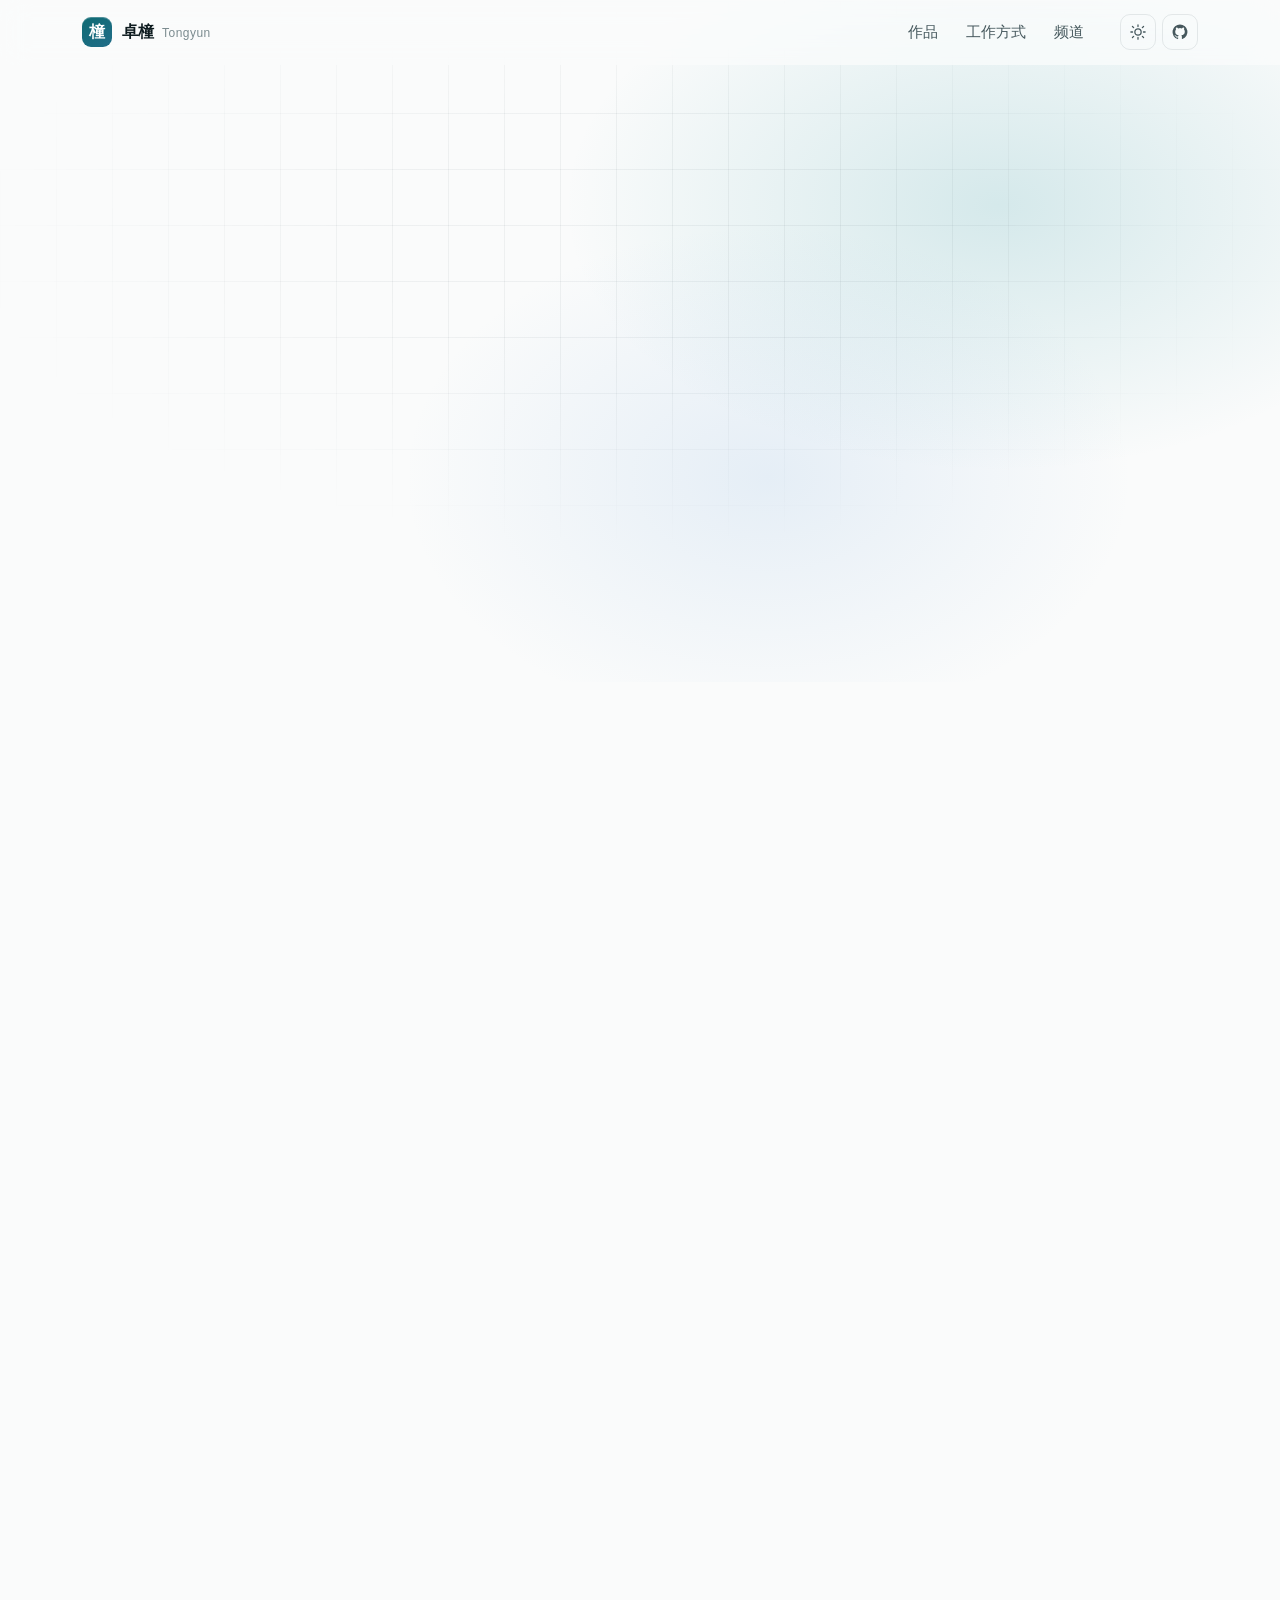
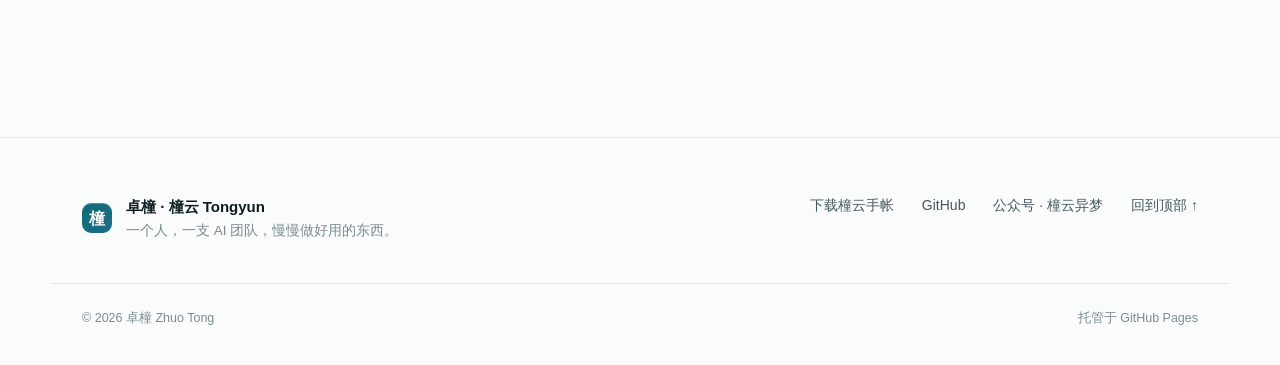
==== commit c204a728: "作品区去掉自用的学习与命令行，补上技能介绍 tongyun-learn 只自用，tongyun-cli 不再放在主页。技能页只写 tongyun-skills README 里已经写明的内容。  Co" ====
--- a/index.html
+++ b/index.html
@@ -109,7 +109,7 @@
       <div class="section__head reveal">
         <p class="kicker">Works</p>
         <h2>作品</h2>
-        <p class="section__lede">都在公开仓库里。手帐仍是主力。开发机、桌面 Git、学习、数据库和接口调试，点进去可以看介绍。</p>
+        <p class="section__lede">都在公开仓库里。手帐仍是主力。开发机、桌面 Git、数据库、接口调试和技能，点进去可以看介绍。</p>
       </div>
 
       <!-- Flagship -->
@@ -186,19 +186,17 @@
           </div>
         </article>
 
-        <article class="card reveal">
-          <a class="card__visual" href="products/tongyun-learn.html" tabindex="-1" aria-hidden="true">
-            <div class="notes">
-              <span>背单词</span><span>练习</span><span>错词复习</span><span>学习看板</span>
-            </div>
+        <article class="card reveal" id="skills">
+          <a class="card__visual" href="products/tongyun-skills.html" tabindex="-1" aria-hidden="true">
+            <div class="sketch sketch--scan"><b>tong-chart</b> · tong-cover<br />tong-git · tong-humanize<br /><span>tong-mysql-ro · tong-mysql-write</span></div>
           </a>
           <div class="card__body">
-            <p class="tag-line"><span class="pill pill--wip">打磨中</span><span class="mono">tongyun-learn</span></p>
-            <h3><a href="products/tongyun-learn.html">橦云学习 <span class="en">tongyun-learn</span></a></h3>
-            <p>个人学习站点。背单词、练习和复习是站内模块。还没有安装包，从仓库跑起来。</p>
+            <p class="tag-line"><span class="pill pill--accent">可用</span><span class="mono">tongyun-skills</span></p>
+            <h3><a href="products/tongyun-skills.html">技能 <span class="en">Skills</span></a></h3>
+            <p>Skill 素材库。格式遵循 Agent Skills，可用 Cursor、Codex、Claude，以及 npx skills 安装。</p>
             <div class="card__foot">
-              <span class="lang"><i style="--c:#41b883"></i>Vue</span>
-              <a class="link" href="products/tongyun-learn.html">介绍 <span aria-hidden="true">→</span></a>
+              <span class="lang"><i style="--c:#3572A5"></i>Python</span>
+              <a class="link" href="products/tongyun-skills.html">介绍 <span aria-hidden="true">→</span></a>
             </div>
           </div>
         </article>
@@ -241,22 +239,6 @@
           <p>新开仓库时带上协作规则、目录约定和文档骨架。没有安装包，克隆后跑脚本。</p>
           <div class="mini__links">
             <a class="link" href="products/tongyun-scaffold.html">介绍 <span aria-hidden="true">→</span></a>
-          </div>
-        </article>
-        <article class="mini reveal">
-          <p class="tag-line"><span class="pill pill--wip">打磨中</span><span class="mono">tongyun-cli</span></p>
-          <h3><a href="products/tongyun-cli.html">命令行助手</a></h3>
-          <p>自用的命令行助手。仓库简介写的是基于 pi 改造，说明文档目前仍是上游的 Pi。</p>
-          <div class="mini__links">
-            <a class="link" href="products/tongyun-cli.html">介绍 <span aria-hidden="true">→</span></a>
-          </div>
-        </article>
-        <article class="mini reveal">
-          <p class="tag-line"><span class="pill">在用</span><span class="mono">tongyun-skills</span></p>
-          <h3>技能素材</h3>
-          <p>开发时用的技能包还在日常使用。公开可看的素材在 tongyun-skills。</p>
-          <div class="mini__links">
-            <a class="link" href="https://github.com/dangzhuotong/tongyun-skills" target="_blank" rel="noopener">公开仓库 <span aria-hidden="true">→</span></a>
           </div>
         </article>
         <article class="mini reveal">
@@ -334,7 +316,7 @@
           <h3 class="log__title">公开记录 <span class="en">Log</span></h3>
           <ol class="timeline">
             <li><time datetime="2026-10">2026.10</time><p>小红书「橦栖云」上线<span class="soon">计划中</span></p></li>
-            <li><time datetime="2026-09-03">2026.09</time><p>技能素材公开，见 tongyun-skills</p></li>
+            <li><time datetime="2026-09-03">2026.09</time><p>技能素材公开，见 <a href="products/tongyun-skills.html">tongyun-skills</a></p></li>
             <li><time datetime="2026-08-29">2026.08</time><p>技术笔记站补充工程化专题</p></li>
             <li><time datetime="2026-07-27">2026.07</time><p>橦云手帐 v1.0.0 发布：Windows 与 macOS 安装包</p></li>
           </ol>
@@ -404,7 +386,7 @@
             <li><a href="https://github.com/dangzhuotong/tongyun-planner" target="_blank" rel="noopener">tongyun-planner</a></li>
             <li><a href="https://github.com/dangzhuotong/tongyun-dev" target="_blank" rel="noopener">tongyun-dev</a></li>
             <li><a href="https://github.com/dangzhuotong/tongyun-git" target="_blank" rel="noopener">tongyun-git</a></li>
-            <li><a href="https://github.com/dangzhuotong/tongyun-learn" target="_blank" rel="noopener">tongyun-learn</a></li>
+            <li><a href="https://github.com/dangzhuotong/tongyun-skills" target="_blank" rel="noopener">tongyun-skills</a></li>
             <li><a href="https://github.com/dangzhuotong/tongyun-database" target="_blank" rel="noopener">tongyun-database</a></li>
             <li><a href="https://github.com/dangzhuotong/tongyun-api" target="_blank" rel="noopener">tongyun-api</a></li>
           </ul>
--- a/styles.css
+++ b/styles.css
@@ -232,7 +232,7 @@
 .works-grid--main .card h3 { font-size: 19px; }
 .card h3 a { transition: color .2s; }
 .card h3 a:hover { color: var(--accent); }
-.works-sub { margin-top: 16px; display: grid; grid-template-columns: repeat(4, minmax(0, 1fr)); gap: 16px; }
+.works-sub { margin-top: 16px; display: grid; grid-template-columns: repeat(2, minmax(0, 1fr)); gap: 16px; }
 .mini {
   display: flex; flex-direction: column; gap: 10px; min-height: 100%;
   padding: 20px 20px 18px; border-radius: var(--radius); background: var(--surface);
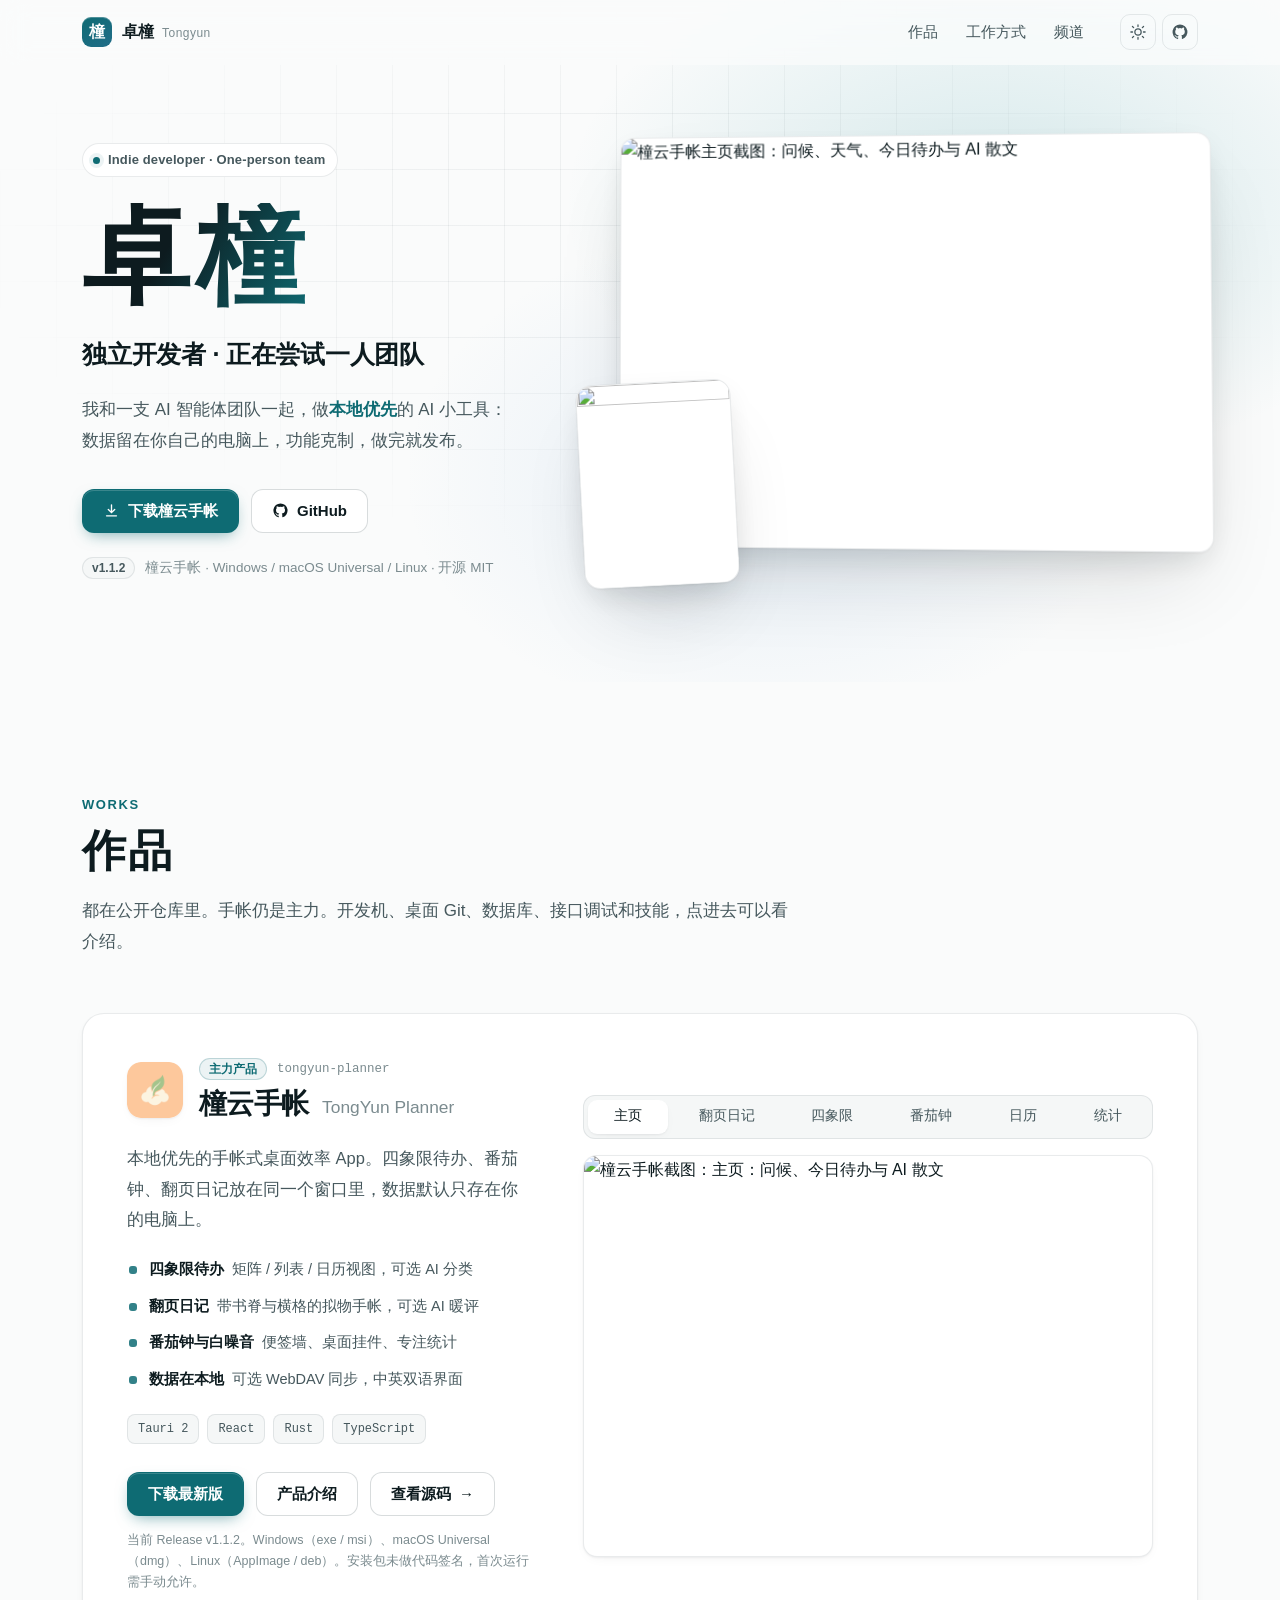
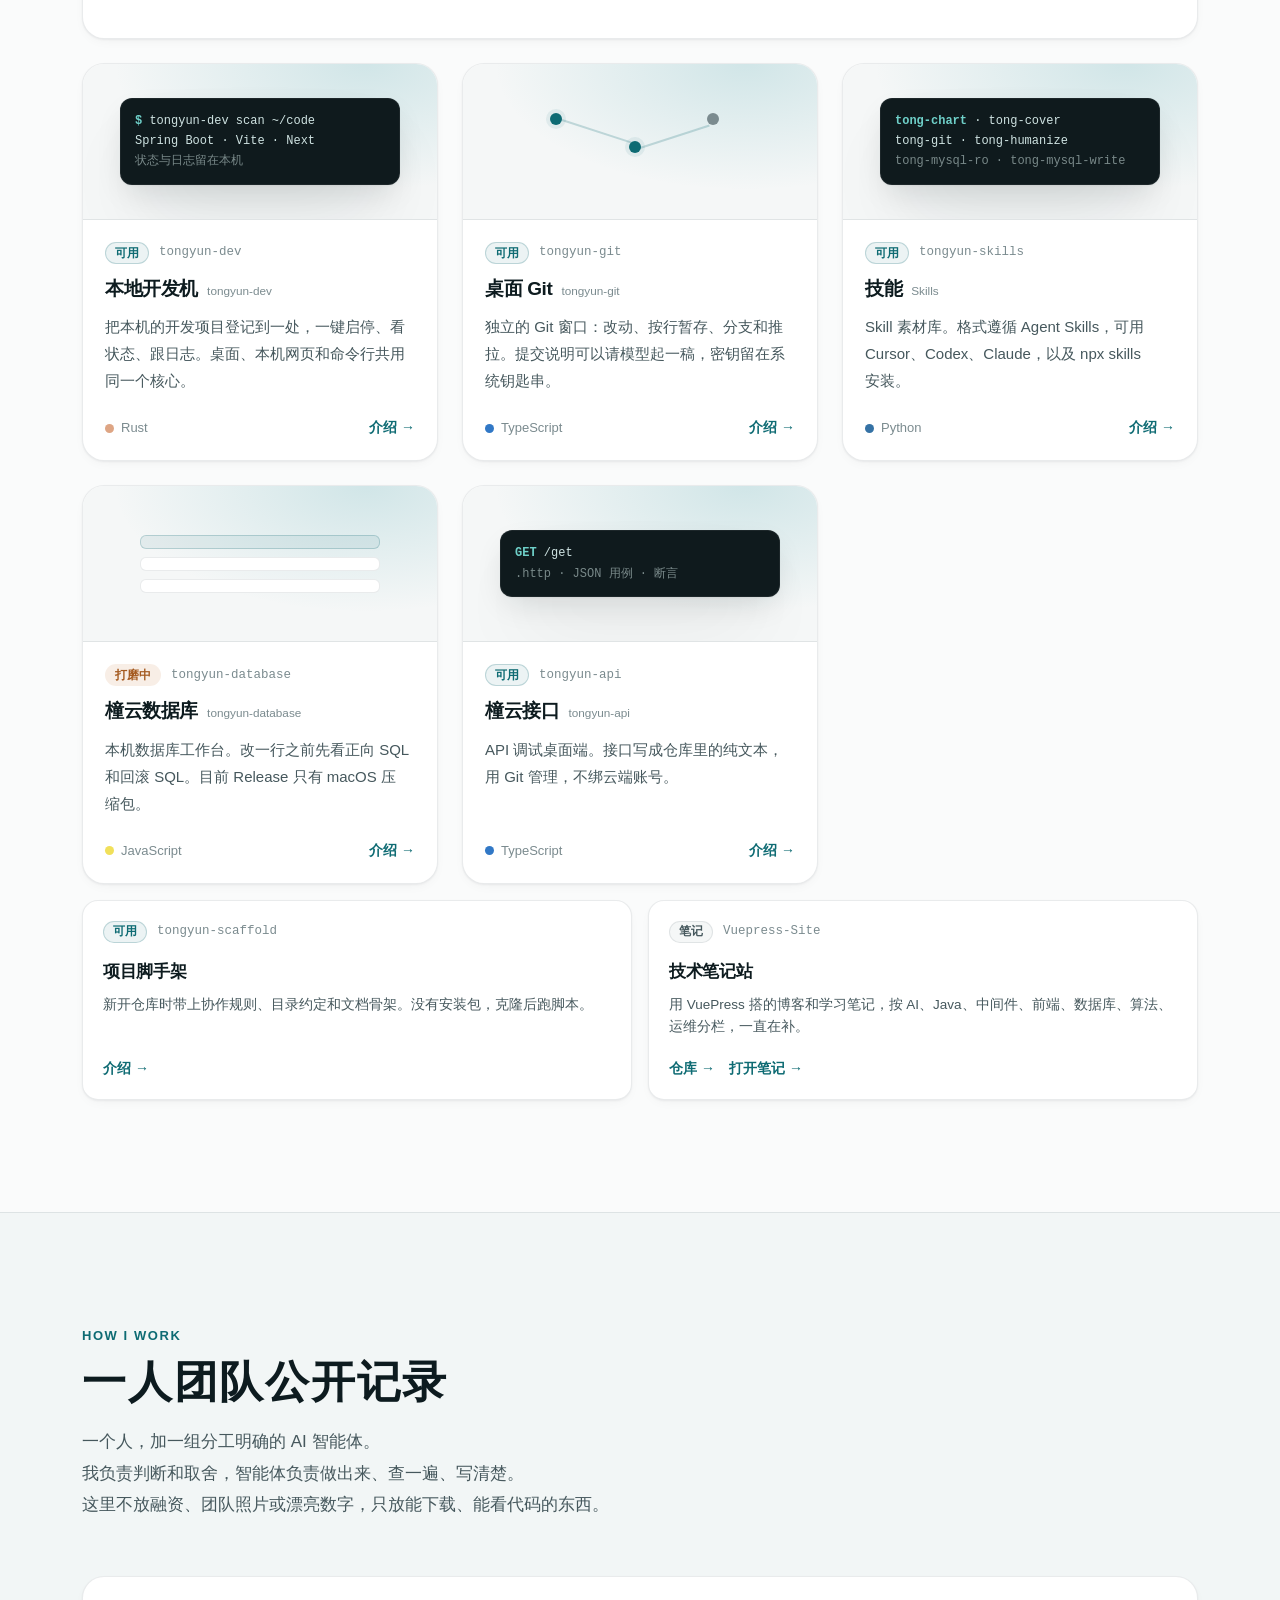
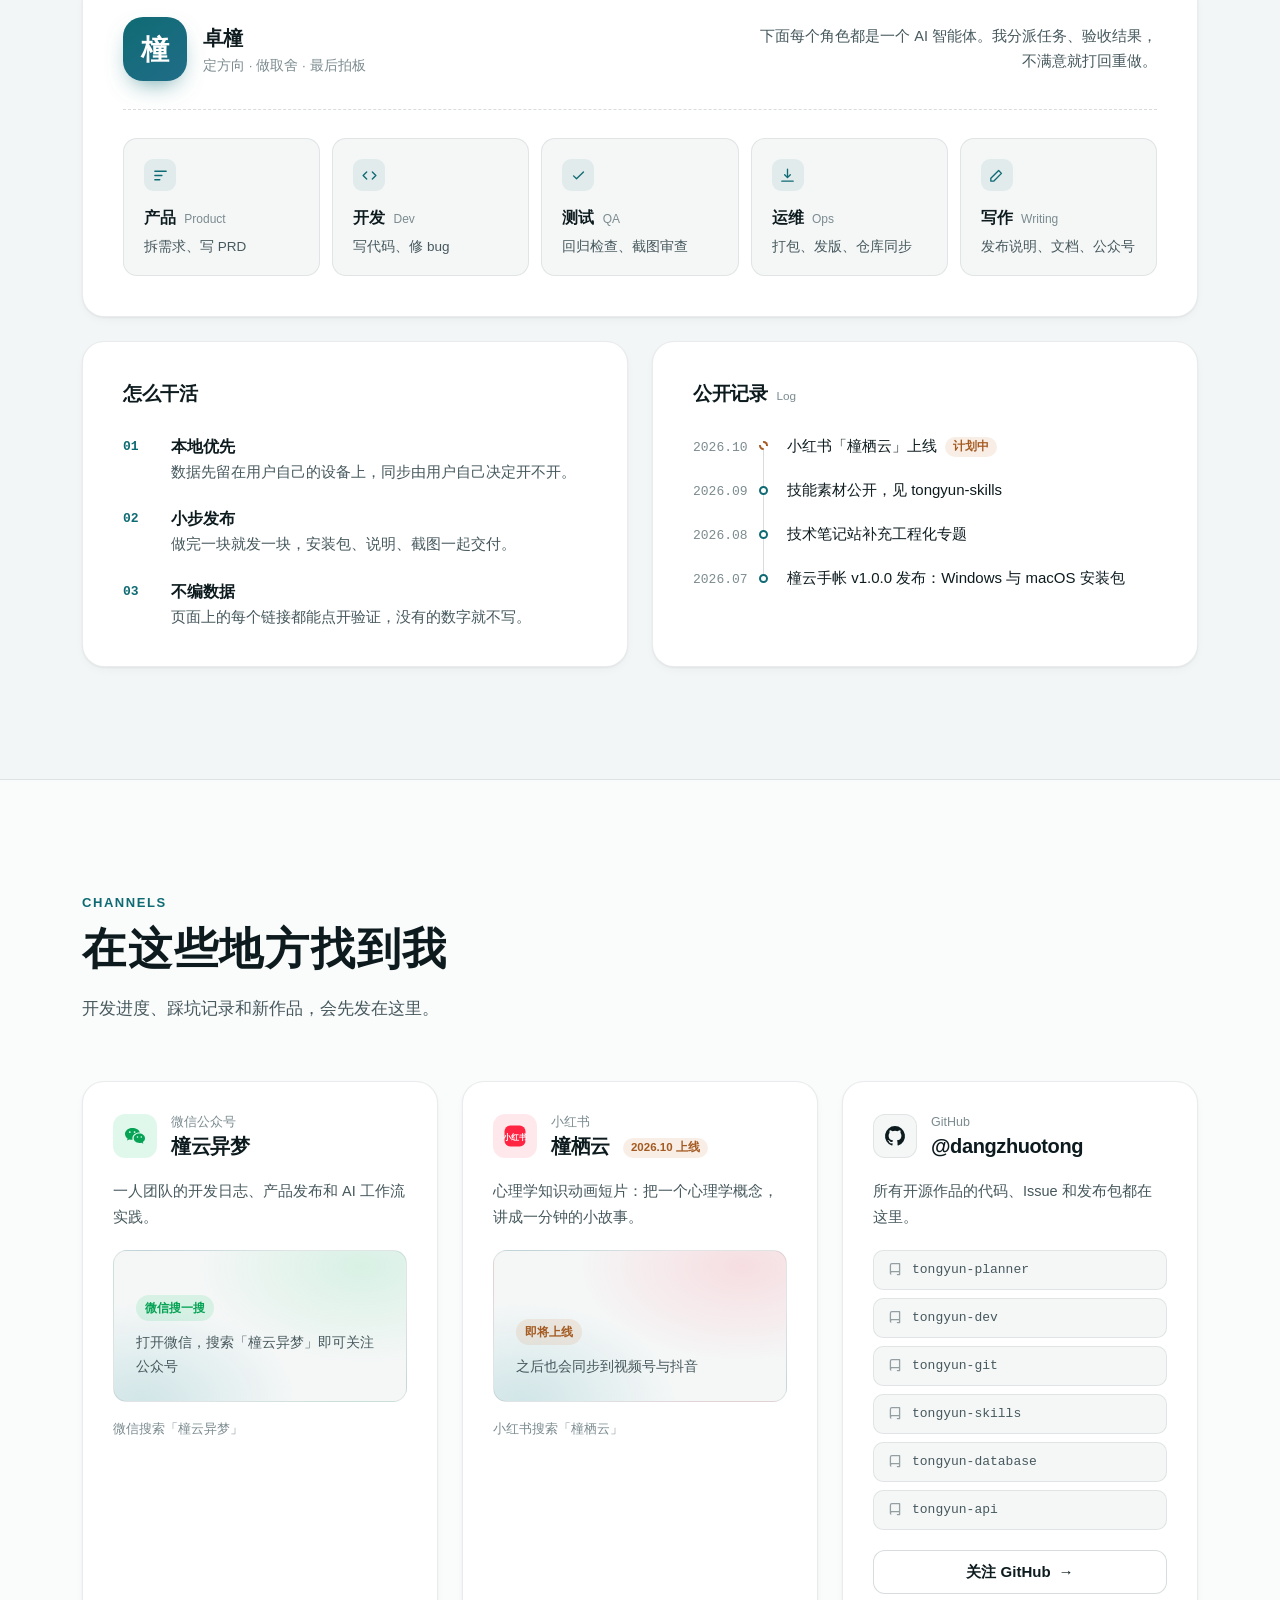
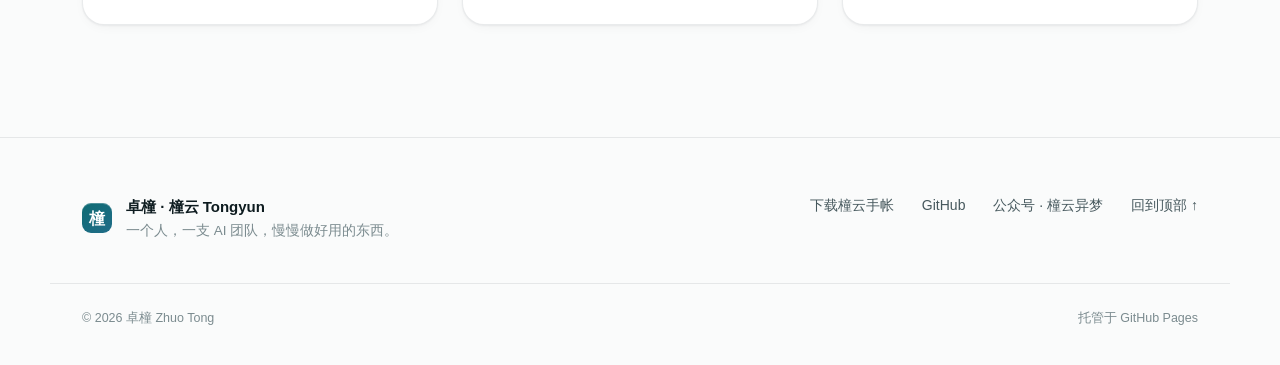
==== commit 96c29a0c: "产品页补截图：手帐嵌现有 assets，其它页预留结构" ====
--- a/index.html
+++ b/index.html
@@ -150,7 +150,7 @@
             <button role="tab" aria-selected="false" data-src="assets/analytics.png" data-alt="专注统计">统计</button>
           </div>
           <figure class="shot shot--gallery">
-            <img id="galleryImg" src="assets/dashboard.png" width="2293" height="1618" alt="橦云手帐截图：主页：问候、今日待办与 AI 散文" loading="lazy" />
+            <img id="galleryImg" data-alt-prefix="橦云手帐截图：" src="assets/dashboard.png" width="2293" height="1618" alt="橦云手帐截图：主页：问候、今日待办与 AI 散文" loading="lazy" />
           </figure>
         </div>
       </article>
--- a/styles.css
+++ b/styles.css
@@ -427,10 +427,24 @@
 .facts dd { margin: 0; font-size: 14.5px; line-height: 1.65; color: var(--text); }
 .facts a { color: var(--accent); font-weight: 600; }
 .facts a:hover { text-decoration: underline; }
+.product__shots {
+  margin-top: 24px;
+  padding: 28px 32px;
+  border-radius: var(--radius-lg);
+  background: var(--surface);
+  border: 1px solid var(--border);
+  box-shadow: var(--shadow-sm);
+}
+.product__shots h2 {
+  margin: 0 0 16px;
+  font-size: 18px;
+  font-weight: 700;
+}
 @media (max-width: 860px) {
   .product__layout { grid-template-columns: 1fr; }
   .sheet--aside { position: static; }
   .sheet { padding: 24px 20px; }
+  .product__shots { padding: 20px 16px; }
 }
 
 /* ================= Motion ================= */
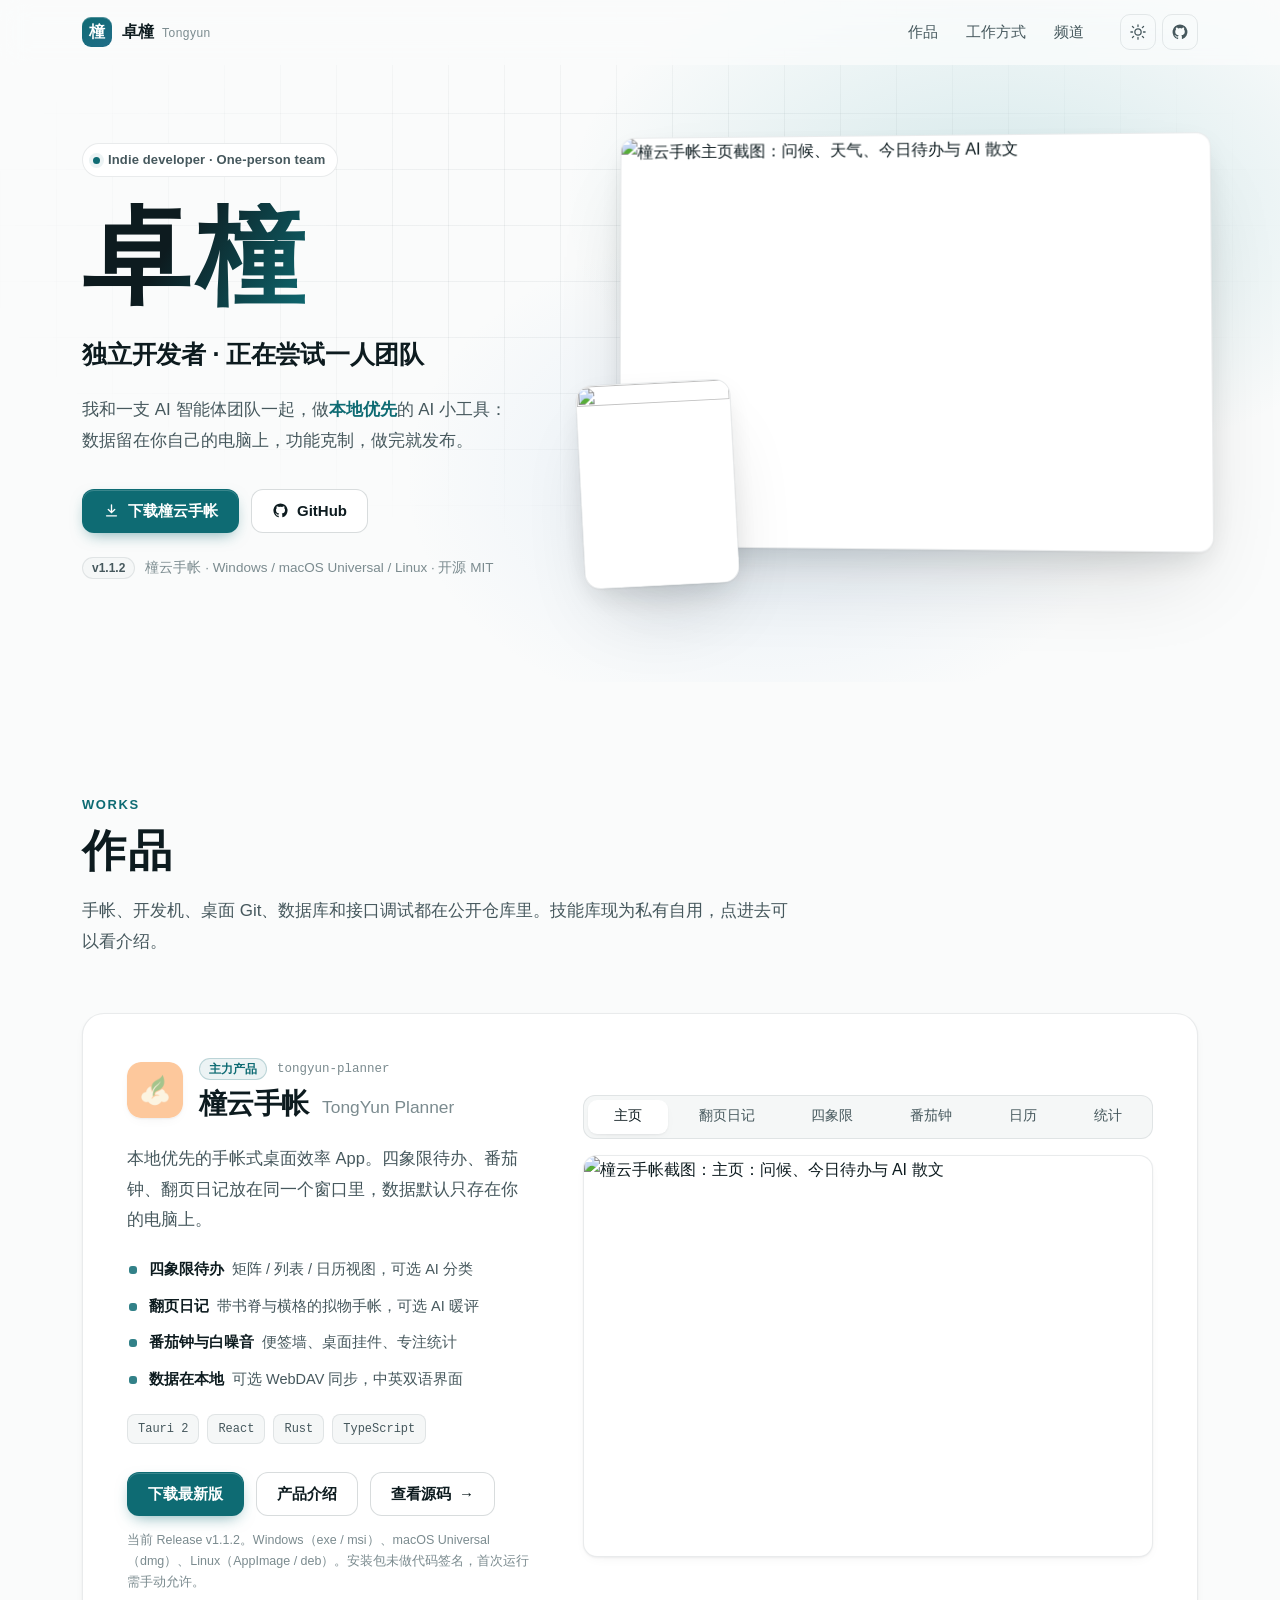
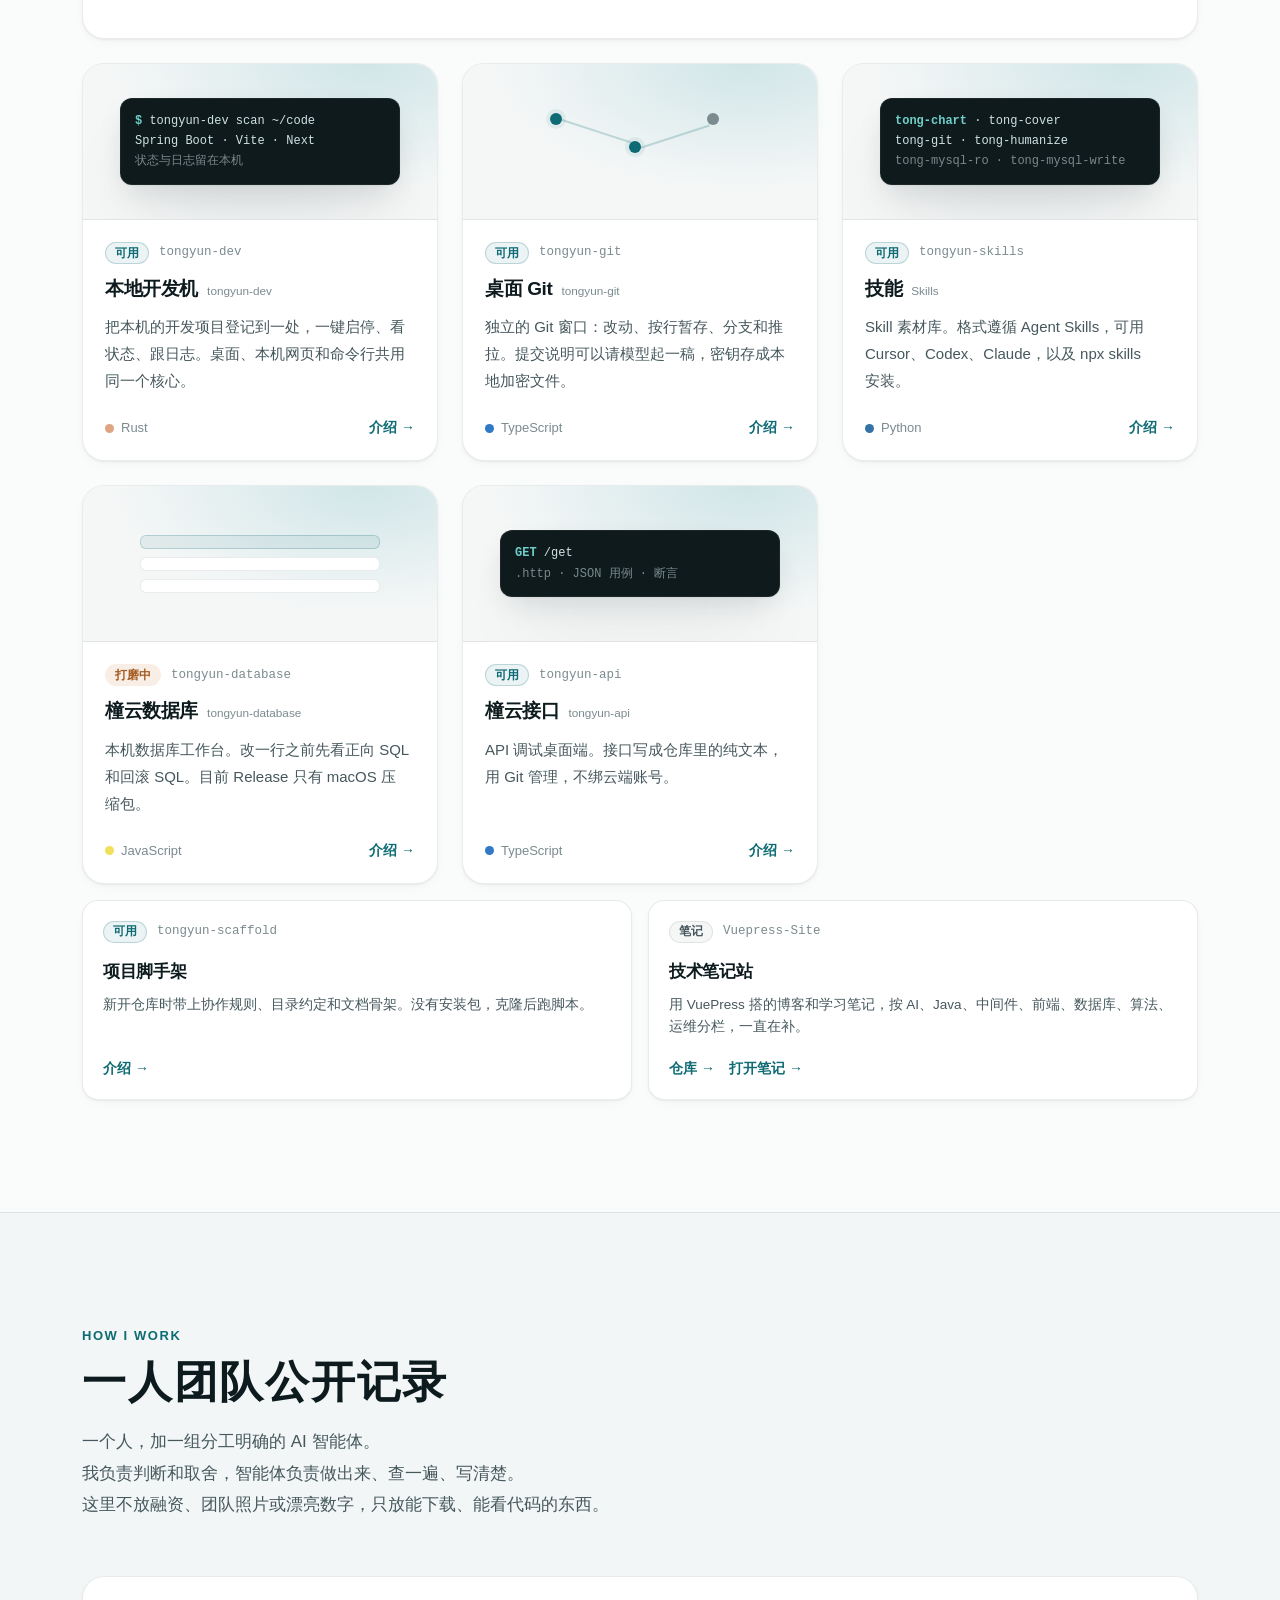
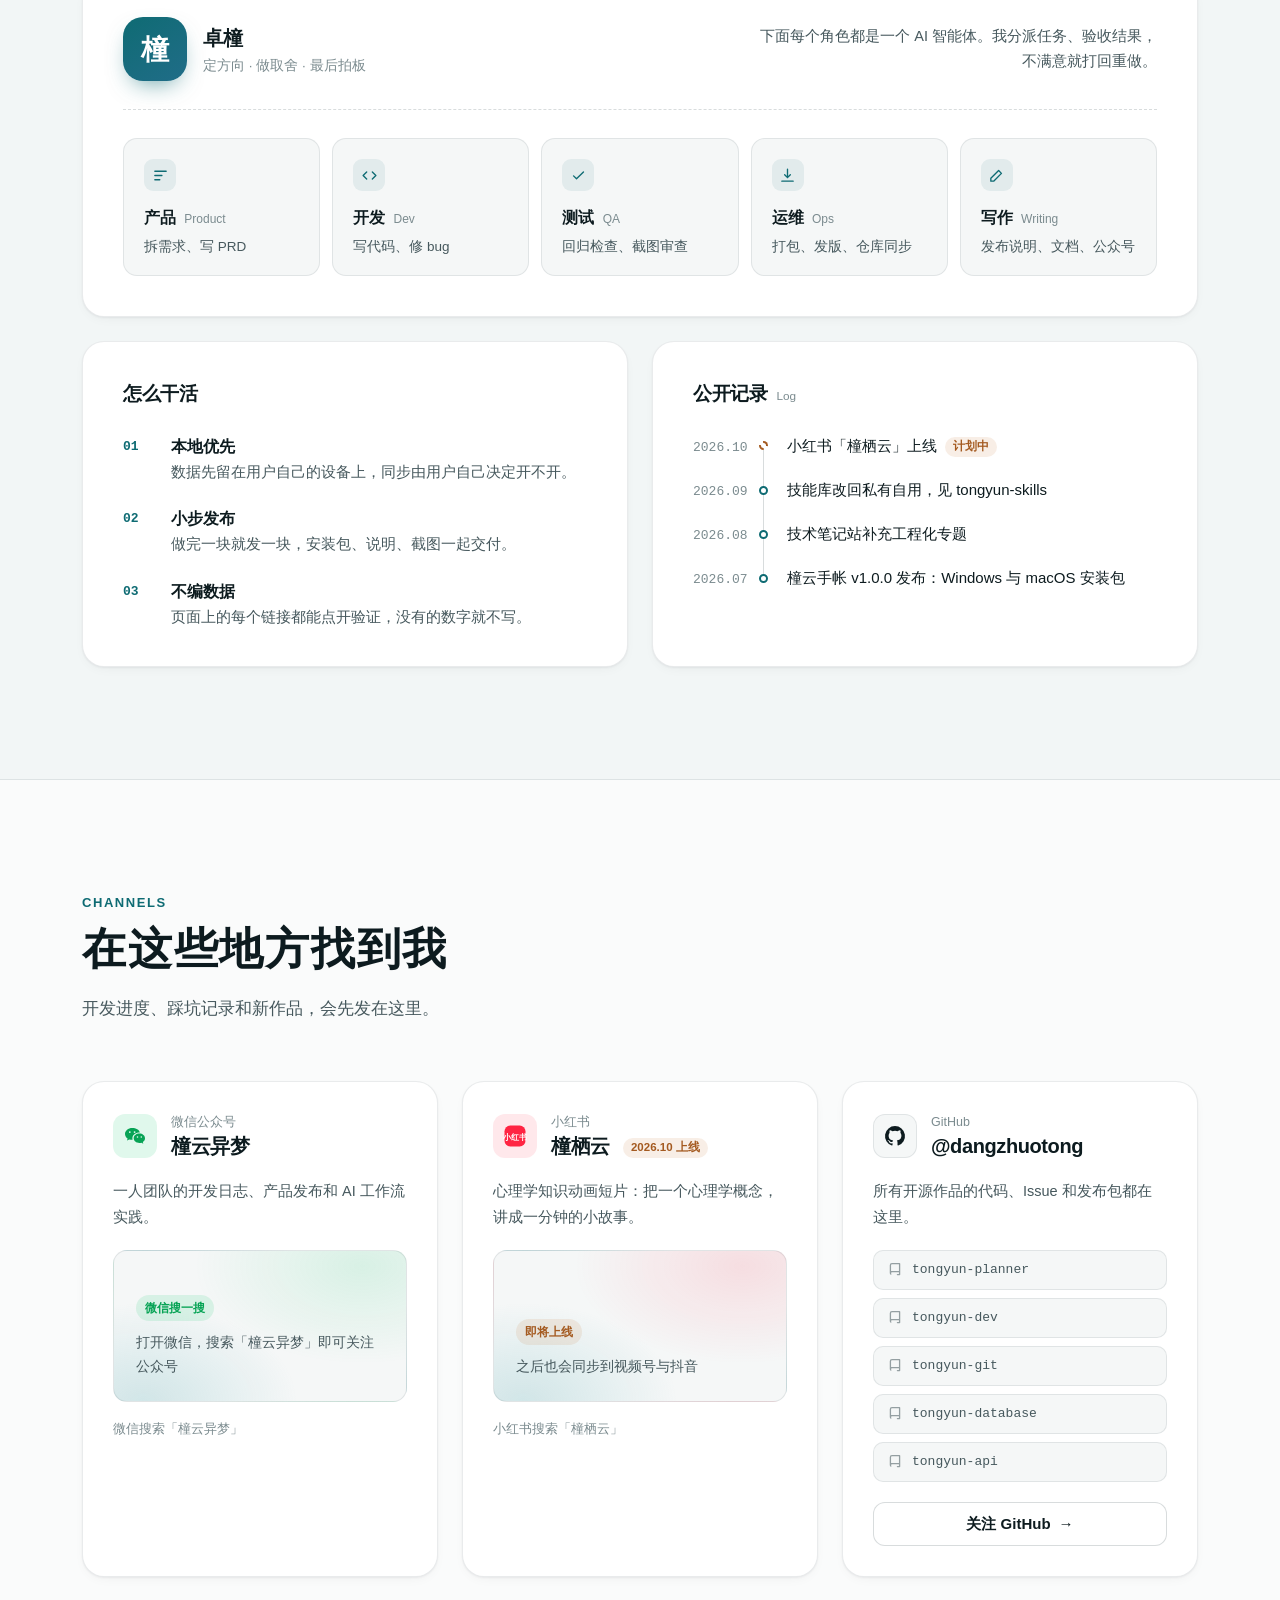
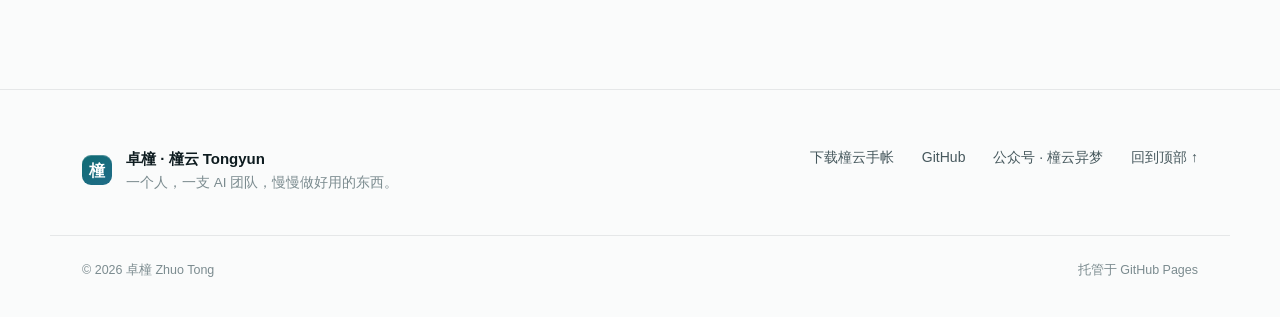
==== commit 2e93e694: "文案：技能库改私有自用，git 密钥改本地加密文件" ====
--- a/index.html
+++ b/index.html
@@ -109,7 +109,7 @@
       <div class="section__head reveal">
         <p class="kicker">Works</p>
         <h2>作品</h2>
-        <p class="section__lede">都在公开仓库里。手帐仍是主力。开发机、桌面 Git、数据库、接口调试和技能，点进去可以看介绍。</p>
+        <p class="section__lede">手帐、开发机、桌面 Git、数据库和接口调试都在公开仓库里。技能库现为私有自用，点进去可以看介绍。</p>
       </div>
 
       <!-- Flagship -->
@@ -150,7 +150,7 @@
             <button role="tab" aria-selected="false" data-src="assets/analytics.png" data-alt="专注统计">统计</button>
           </div>
           <figure class="shot shot--gallery">
-            <img id="galleryImg" data-alt-prefix="橦云手帐截图：" src="assets/dashboard.png" width="2293" height="1618" alt="橦云手帐截图：主页：问候、今日待办与 AI 散文" loading="lazy" />
+            <img id="galleryImg" src="assets/dashboard.png" width="2293" height="1618" alt="橦云手帐截图：主页：问候、今日待办与 AI 散文" loading="lazy" />
           </figure>
         </div>
       </article>
@@ -178,7 +178,7 @@
           <div class="card__body">
             <p class="tag-line"><span class="pill pill--accent">可用</span><span class="mono">tongyun-git</span></p>
             <h3><a href="products/tongyun-git.html">桌面 Git <span class="en">tongyun-git</span></a></h3>
-            <p>独立的 Git 窗口：改动、按行暂存、分支和推拉。提交说明可以请模型起一稿，密钥留在系统钥匙串。</p>
+            <p>独立的 Git 窗口：改动、按行暂存、分支和推拉。提交说明可以请模型起一稿，密钥存成本地加密文件。</p>
             <div class="card__foot">
               <span class="lang"><i style="--c:#3178c6"></i>TypeScript</span>
               <a class="link" href="products/tongyun-git.html">介绍 <span aria-hidden="true">→</span></a>
@@ -316,7 +316,7 @@
           <h3 class="log__title">公开记录 <span class="en">Log</span></h3>
           <ol class="timeline">
             <li><time datetime="2026-10">2026.10</time><p>小红书「橦栖云」上线<span class="soon">计划中</span></p></li>
-            <li><time datetime="2026-09-03">2026.09</time><p>技能素材公开，见 <a href="products/tongyun-skills.html">tongyun-skills</a></p></li>
+            <li><time datetime="2026-09-03">2026.09</time><p>技能库改回私有自用，见 <a href="products/tongyun-skills.html">tongyun-skills</a></p></li>
             <li><time datetime="2026-08-29">2026.08</time><p>技术笔记站补充工程化专题</p></li>
             <li><time datetime="2026-07-27">2026.07</time><p>橦云手帐 v1.0.0 发布：Windows 与 macOS 安装包</p></li>
           </ol>
@@ -386,7 +386,6 @@
             <li><a href="https://github.com/dangzhuotong/tongyun-planner" target="_blank" rel="noopener">tongyun-planner</a></li>
             <li><a href="https://github.com/dangzhuotong/tongyun-dev" target="_blank" rel="noopener">tongyun-dev</a></li>
             <li><a href="https://github.com/dangzhuotong/tongyun-git" target="_blank" rel="noopener">tongyun-git</a></li>
-            <li><a href="https://github.com/dangzhuotong/tongyun-skills" target="_blank" rel="noopener">tongyun-skills</a></li>
             <li><a href="https://github.com/dangzhuotong/tongyun-database" target="_blank" rel="noopener">tongyun-database</a></li>
             <li><a href="https://github.com/dangzhuotong/tongyun-api" target="_blank" rel="noopener">tongyun-api</a></li>
           </ul>
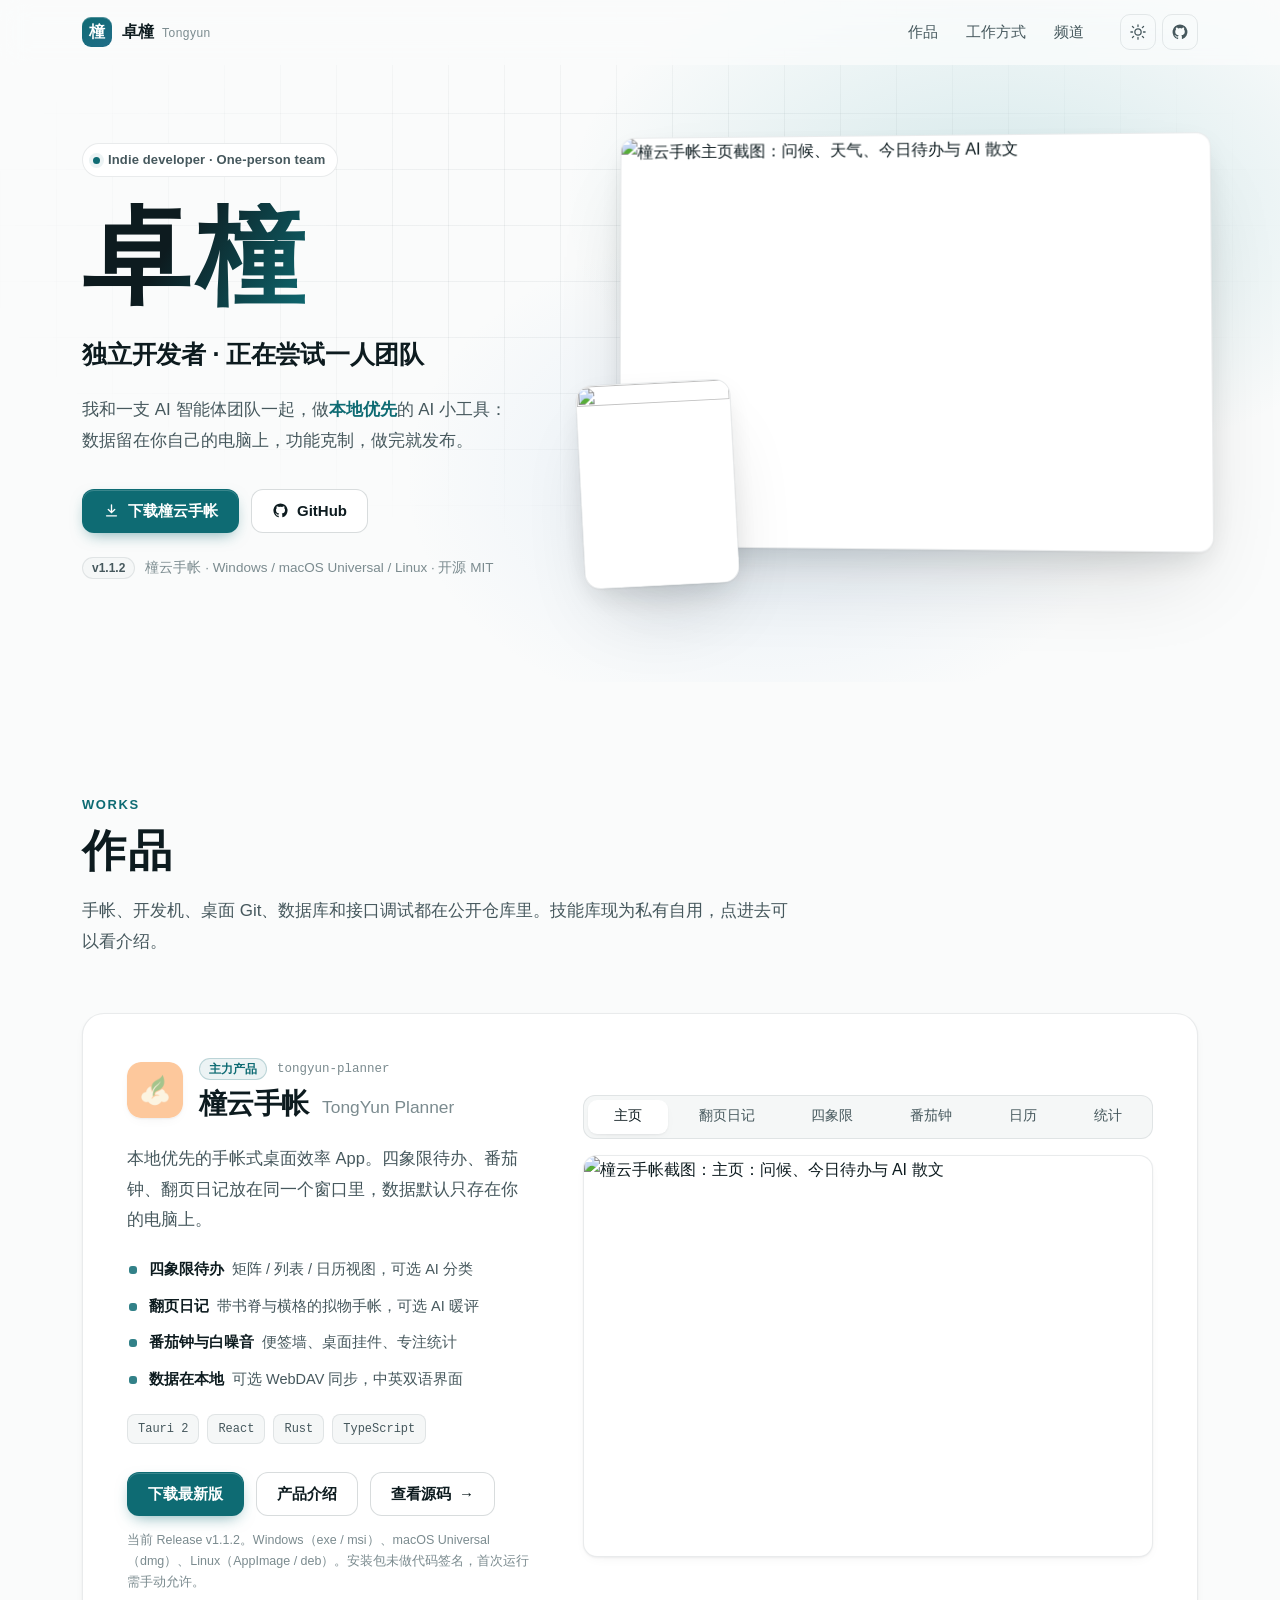
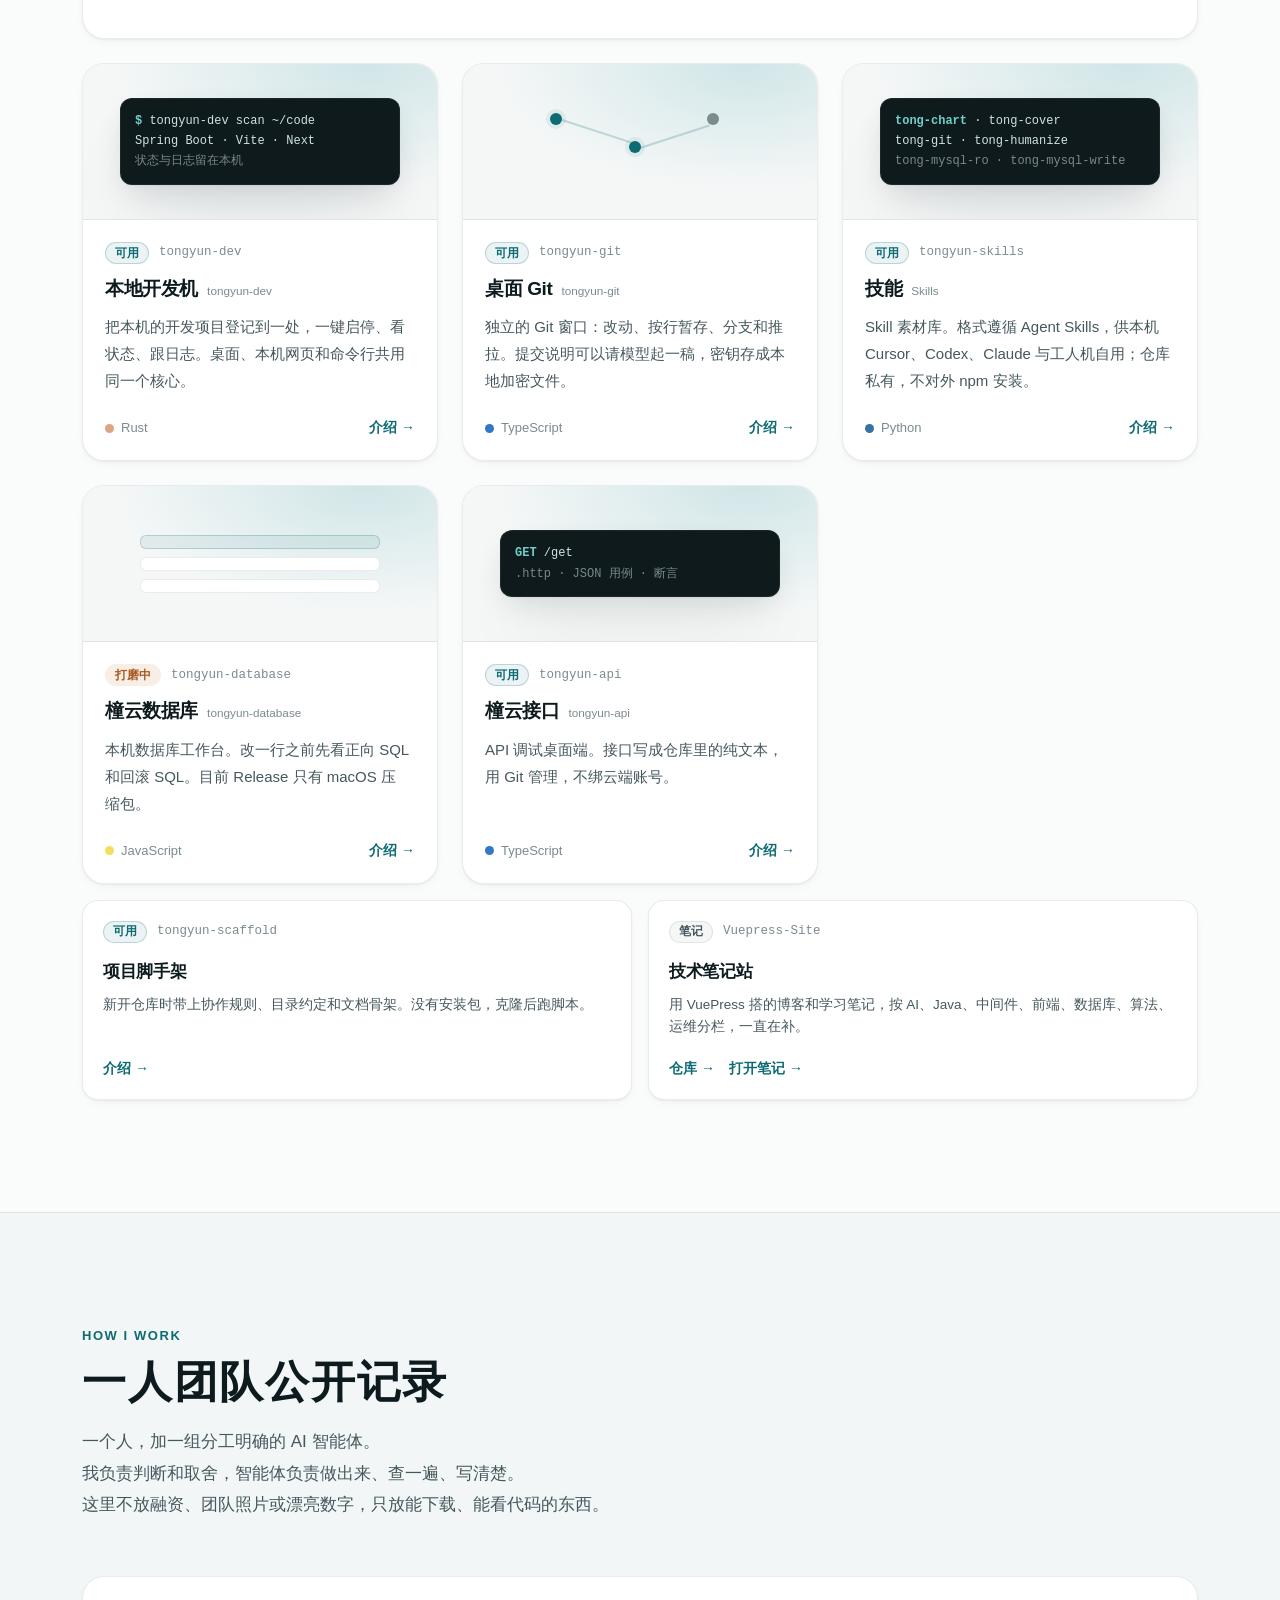
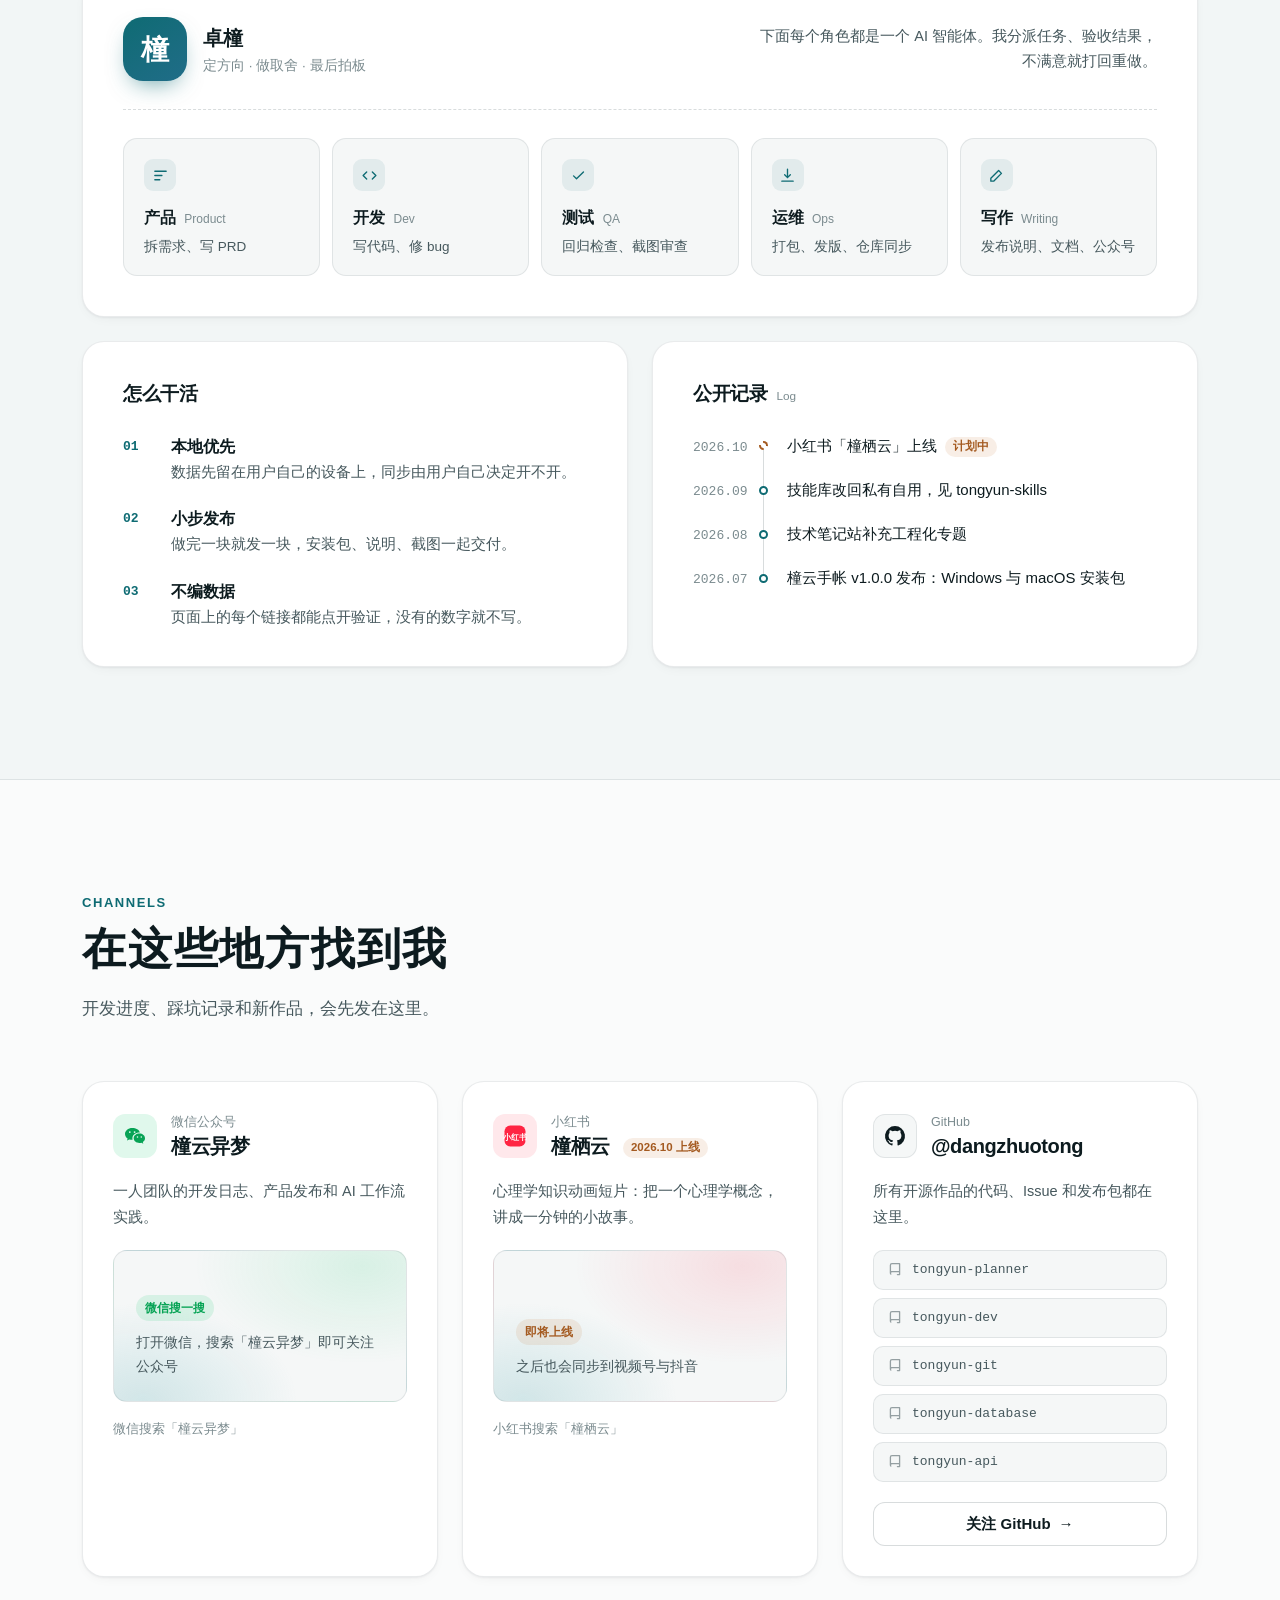
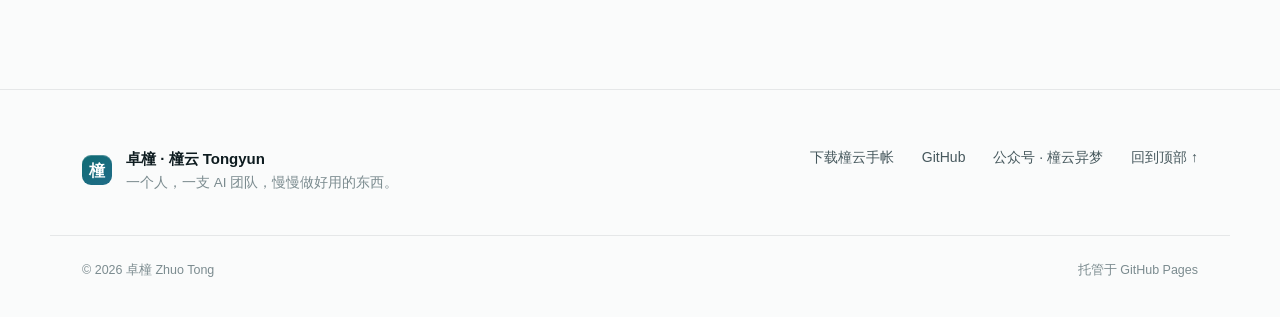
==== commit 08bb558a: "文案：技能卡与 skills 页移除 npx 安装措辞，统一私有自用口径" ====
--- a/index.html
+++ b/index.html
@@ -193,7 +193,7 @@
           <div class="card__body">
             <p class="tag-line"><span class="pill pill--accent">可用</span><span class="mono">tongyun-skills</span></p>
             <h3><a href="products/tongyun-skills.html">技能 <span class="en">Skills</span></a></h3>
-            <p>Skill 素材库。格式遵循 Agent Skills，可用 Cursor、Codex、Claude，以及 npx skills 安装。</p>
+            <p>Skill 素材库。格式遵循 Agent Skills，供本机 Cursor、Codex、Claude 与工人机自用；仓库私有，不对外 npm 安装。</p>
             <div class="card__foot">
               <span class="lang"><i style="--c:#3572A5"></i>Python</span>
               <a class="link" href="products/tongyun-skills.html">介绍 <span aria-hidden="true">→</span></a>
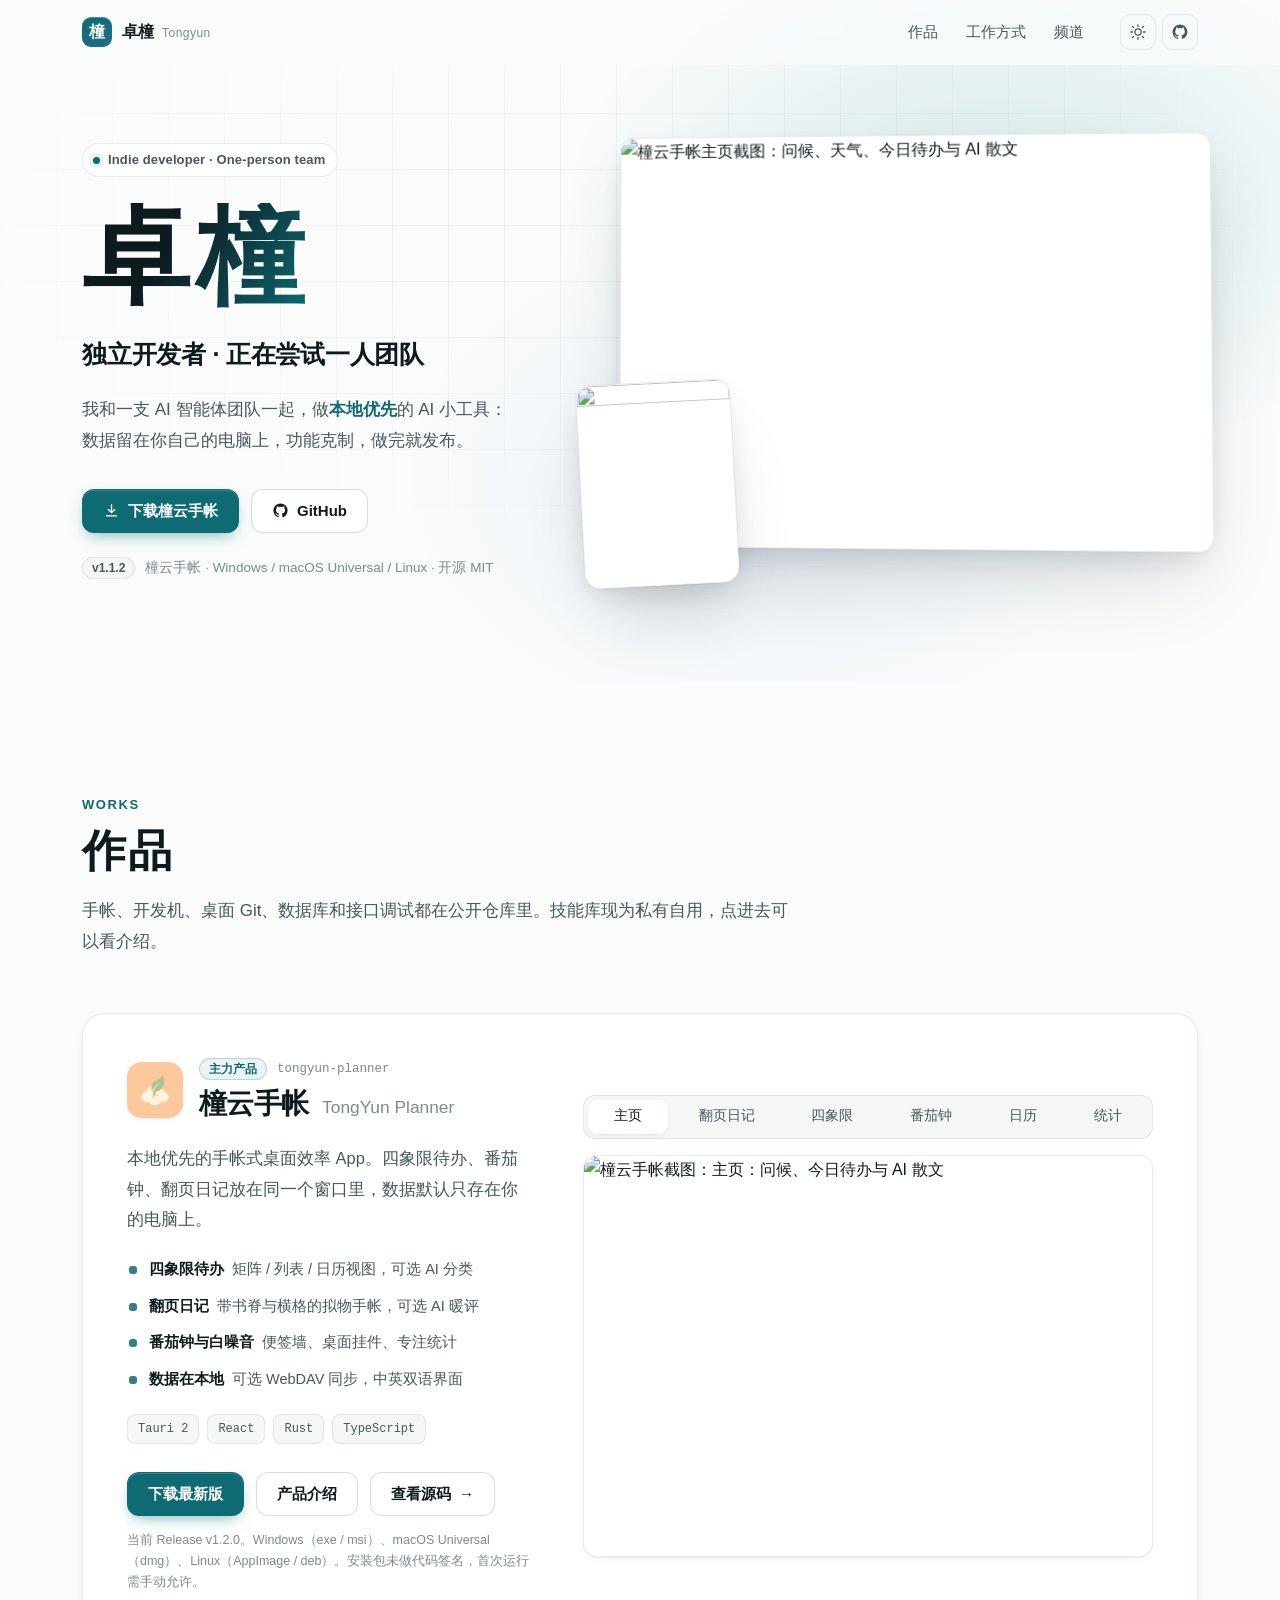
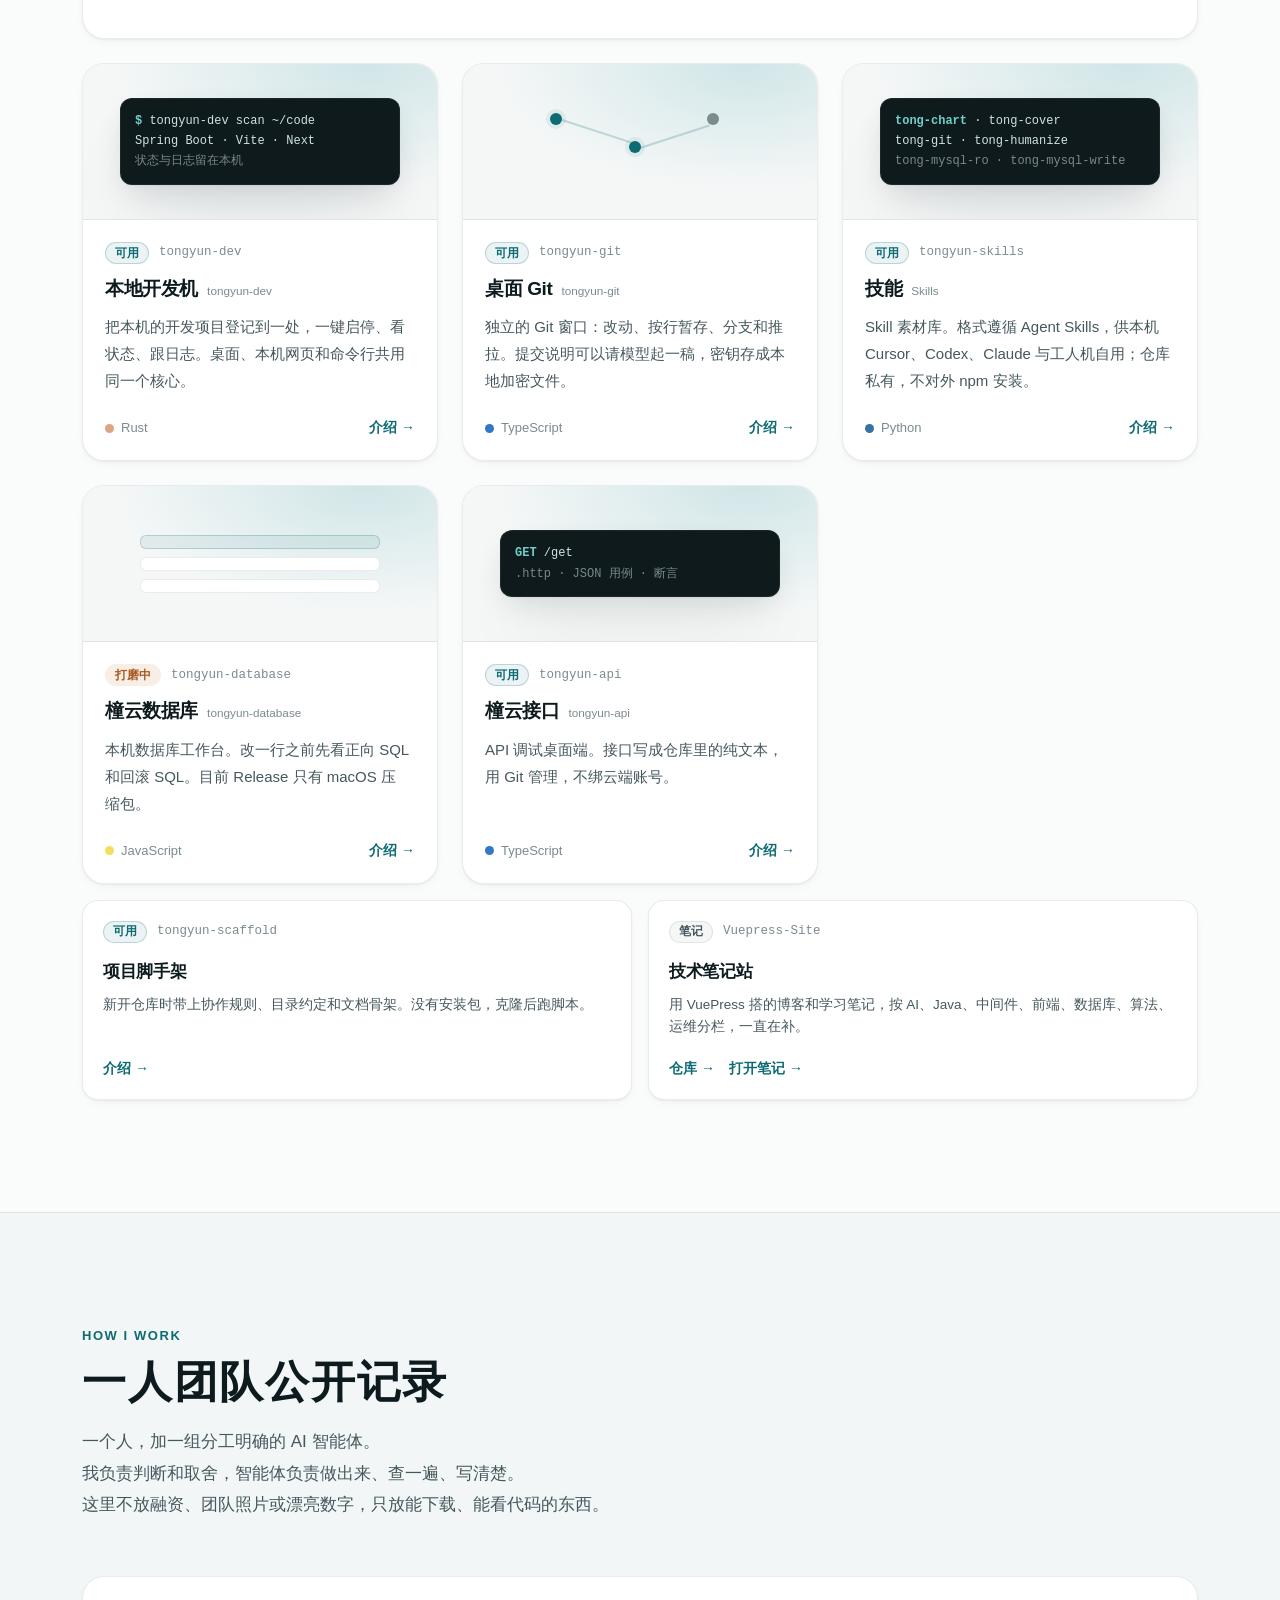
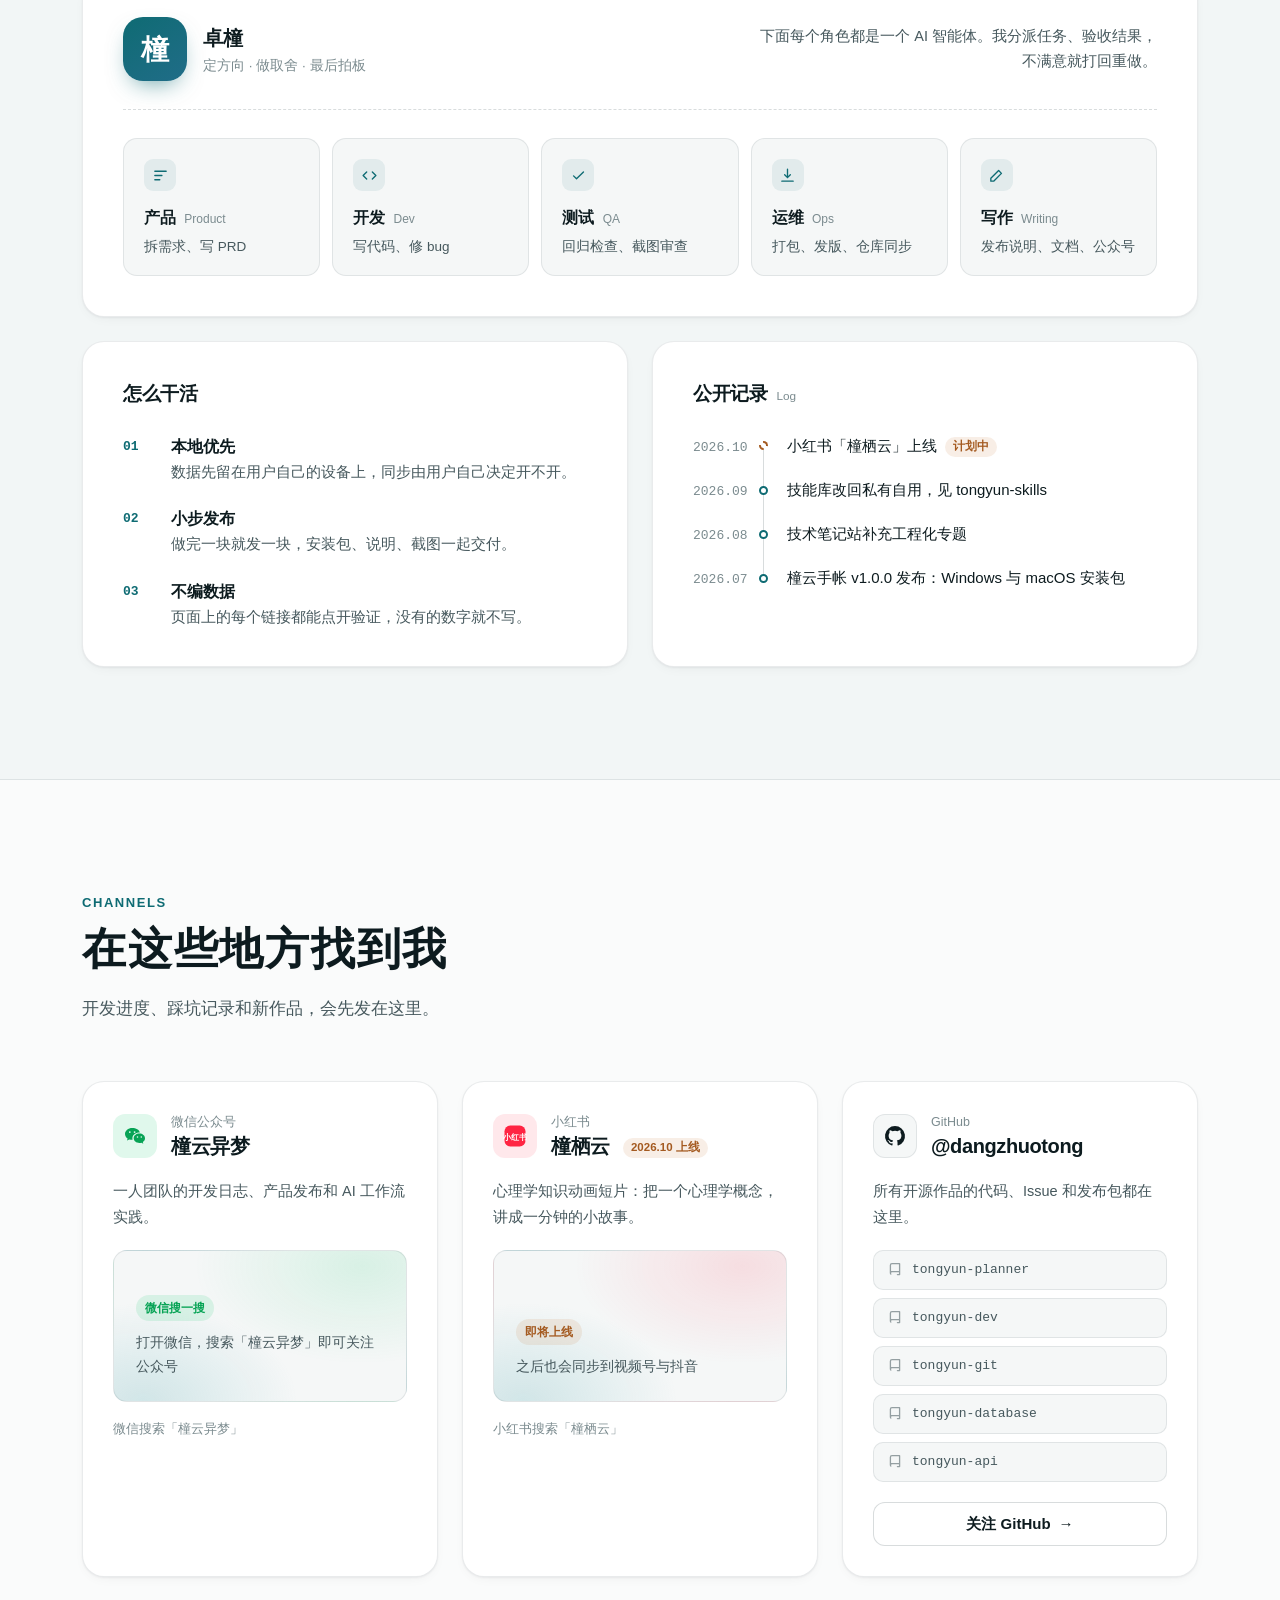
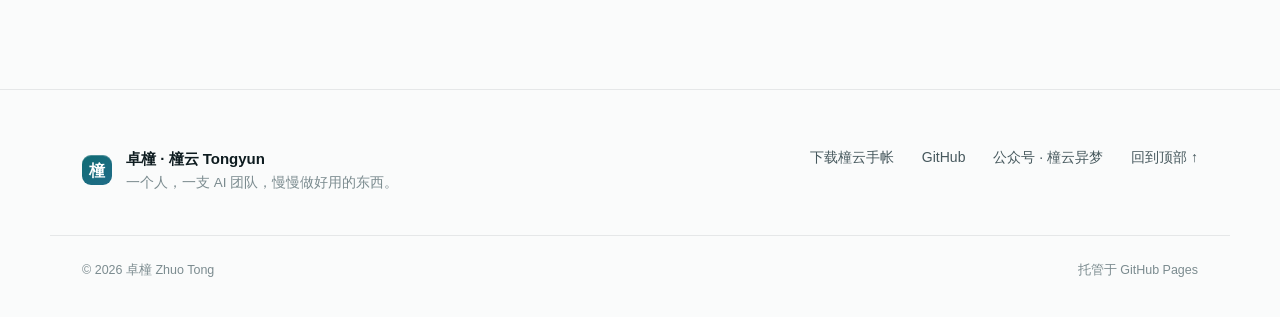
==== commit d57b19ef: "feat(tongyun-planner): 同步最新版本号，补充界面巡览动图与英文简介 - 版本号 v1.1.2 → v1.2.0（首页与产品页两处此前已过期）。 - 产品页新增「界面巡览」动图区块" ====
--- a/index.html
+++ b/index.html
@@ -137,7 +137,7 @@
             <a class="btn btn--ghost" href="products/tongyun-planner.html">产品介绍</a>
             <a class="btn btn--ghost" href="https://github.com/dangzhuotong/tongyun-planner" target="_blank" rel="noopener">查看源码 <span aria-hidden="true">→</span></a>
           </div>
-          <p class="fineprint">当前 Release v1.1.2。Windows（exe / msi）、macOS Universal（dmg）、Linux（AppImage / deb）。安装包未做代码签名，首次运行需手动允许。</p>
+          <p class="fineprint">当前 Release v1.2.0。Windows（exe / msi）、macOS Universal（dmg）、Linux（AppImage / deb）。安装包未做代码签名，首次运行需手动允许。</p>
         </div>
 
         <div class="flagship__gallery">
@@ -150,7 +150,7 @@
             <button role="tab" aria-selected="false" data-src="assets/analytics.png" data-alt="专注统计">统计</button>
           </div>
           <figure class="shot shot--gallery">
-            <img id="galleryImg" src="assets/dashboard.png" width="2293" height="1618" alt="橦云手帐截图：主页：问候、今日待办与 AI 散文" loading="lazy" />
+            <img id="galleryImg" data-alt-prefix="橦云手帐截图：" src="assets/dashboard.png" width="2293" height="1618" alt="橦云手帐截图：主页：问候、今日待办与 AI 散文" loading="lazy" />
           </figure>
         </div>
       </article>
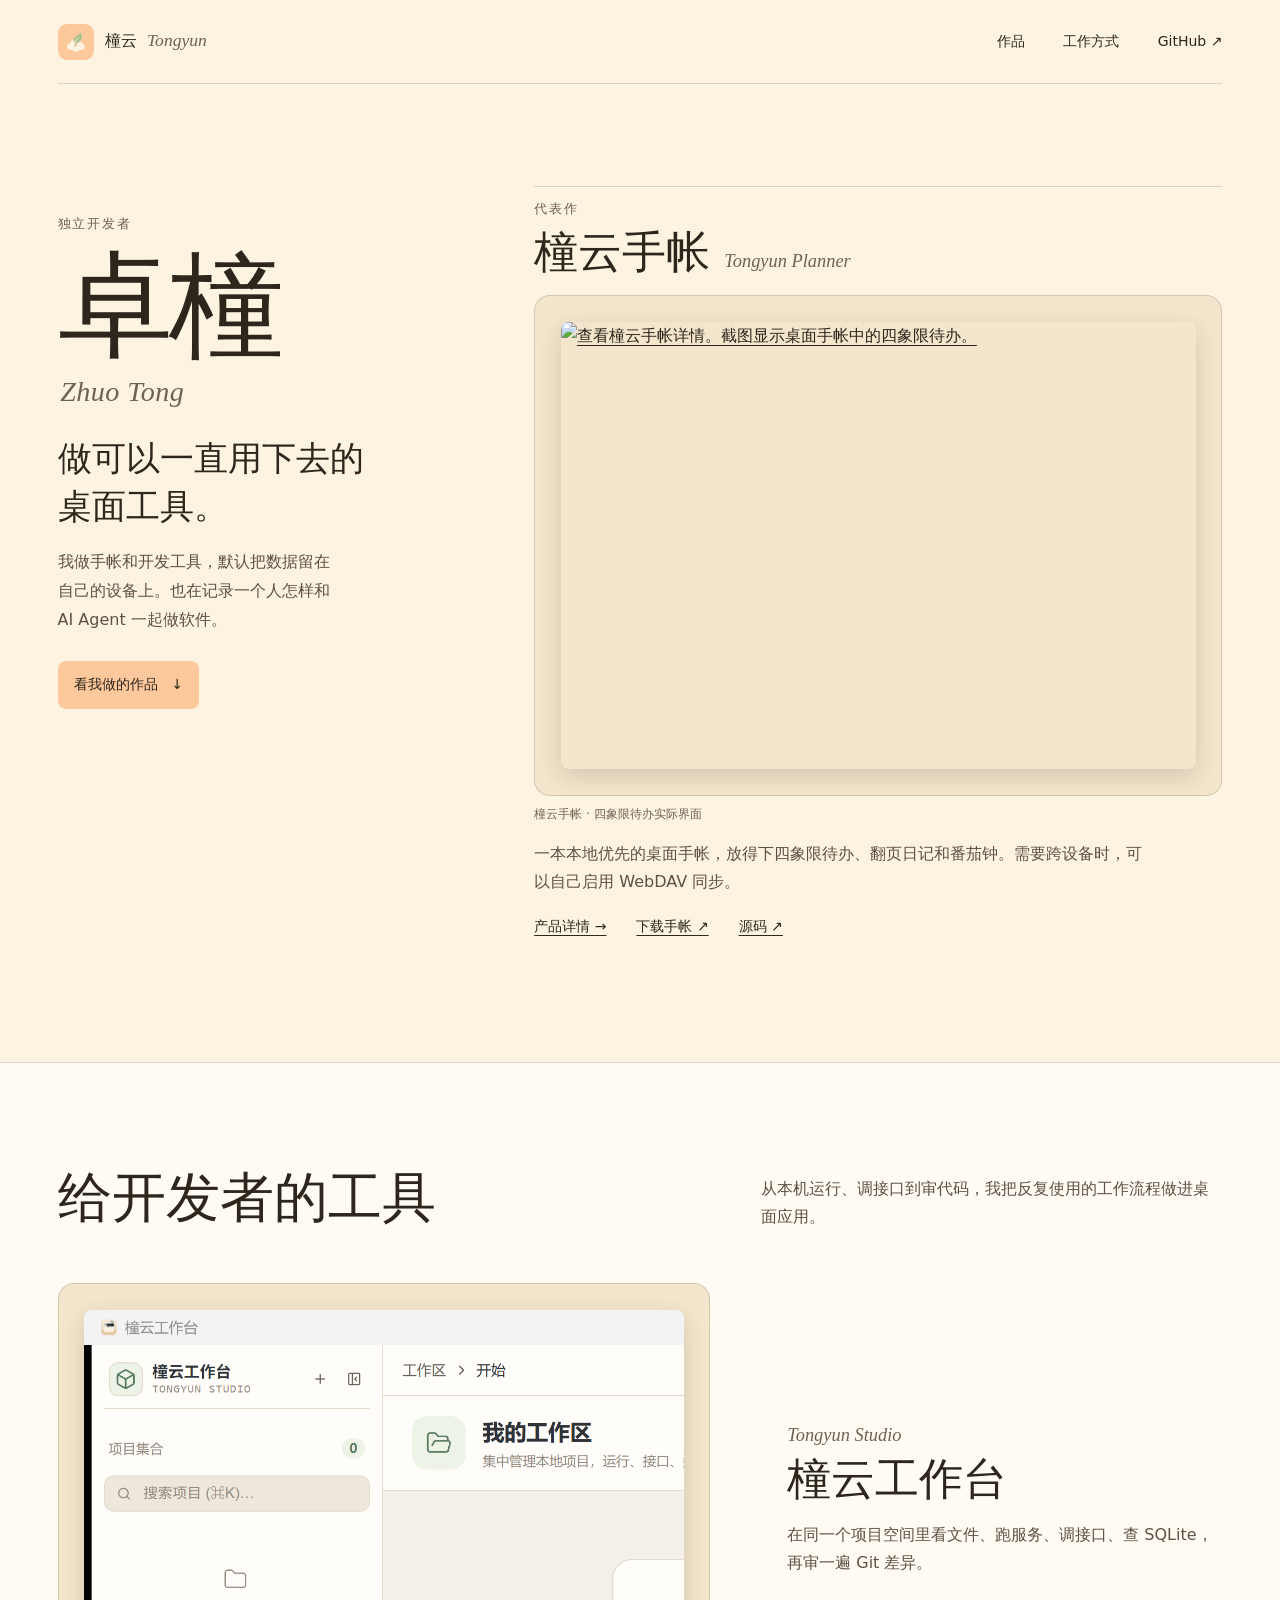
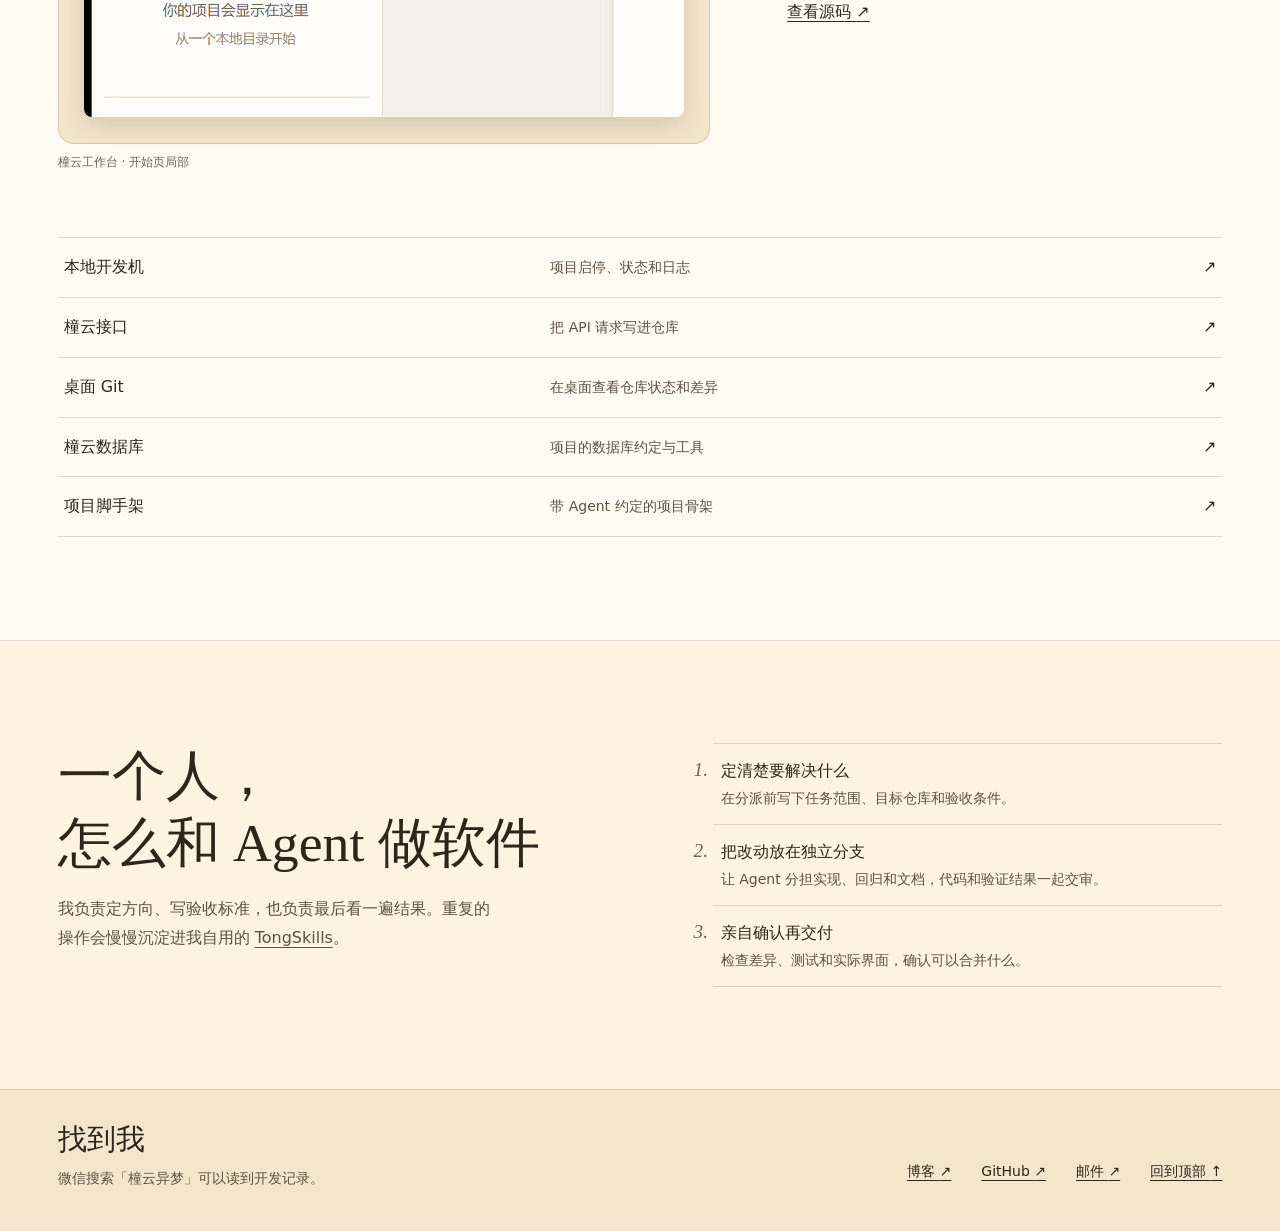
==== commit 6b8493c4: "Redesign the Tongyun homepage around real work" ====
--- a/index.html
+++ b/index.html
@@ -1,423 +1,124 @@
 <!doctype html>
-<html lang="zh-CN" data-theme="light">
+<html lang="zh-CN">
 <head>
-<meta charset="utf-8" />
-<meta name="viewport" content="width=device-width, initial-scale=1" />
-<title>卓橦 · 独立开发者</title>
-<meta name="description" content="卓橦（Zhuo Tong），独立开发者，正在尝试一人团队。和一支 AI 智能体团队一起做本地优先的工具。代表作：橦云手帐 TongYun Planner。" />
-<meta name="color-scheme" content="light dark" />
-<meta name="author" content="卓橦" />
-<link rel="canonical" href="https://dangzhuotong.github.io/" />
-<!-- 图标来自 tongyun-scaffold/brand 官方主标「云芽」 -->
-<link rel="icon" type="image/svg+xml" href="assets/yunya-mark.svg" />
-<link rel="icon" type="image/png" sizes="48x48" href="assets/favicon-48.png" />
-<link rel="icon" type="image/png" sizes="96x96" href="assets/favicon-96.png" />
-<link rel="apple-touch-icon" sizes="180x180" href="assets/favicon-180.png" />
-<meta property="og:type" content="website" />
-<meta property="og:site_name" content="卓橦 · 橦云" />
-<meta property="og:locale" content="zh_CN" />
-<meta property="og:url" content="https://dangzhuotong.github.io/" />
-<meta property="og:title" content="卓橦 · 独立开发者" />
-<meta property="og:description" content="独立开发者，正在尝试一人团队。和一支 AI 智能体团队一起做本地优先的工具。代表作：橦云手帐 TongYun Planner。" />
-<meta property="og:image" content="https://dangzhuotong.github.io/assets/social-preview.png" />
-<meta property="og:image:type" content="image/png" />
-<meta property="og:image:width" content="1280" />
-<meta property="og:image:height" content="640" />
-<meta property="og:image:alt" content="橦云官方主标云芽" />
-<meta name="twitter:card" content="summary_large_image" />
-<meta name="twitter:title" content="卓橦 · 独立开发者" />
-<meta name="twitter:description" content="独立开发者，正在尝试一人团队。和一支 AI 智能体团队一起做本地优先的工具。代表作：橦云手帐 TongYun Planner。" />
-<meta name="twitter:image" content="https://dangzhuotong.github.io/assets/social-preview.png" />
-<meta name="twitter:image:alt" content="橦云官方主标云芽" />
-<script>
-  // 在首帧之前决定主题，避免闪烁。支持 ?theme=dark / ?theme=light 便于截图。
-  (function () {
-    var q = new URLSearchParams(location.search).get('theme');
-    var saved = null; try { saved = localStorage.getItem('zt-theme'); } catch (e) {}
-    var t = q || saved || (matchMedia('(prefers-color-scheme: dark)').matches ? 'dark' : 'light');
-    document.documentElement.setAttribute('data-theme', t);
-  })();
-</script>
-<link rel="stylesheet" href="styles.css" />
+  <meta charset="utf-8">
+  <meta name="viewport" content="width=device-width, initial-scale=1">
+  <title>卓橦 · 橦云</title>
+  <meta name="description" content="卓橦，独立开发者。橦云手帐、桌面开发工具，以及和 AI Agent 一起做软件的记录。">
+  <meta name="theme-color" content="#FCF4E1">
+  <link rel="canonical" href="https://dangzhuotong.github.io/">
+  <link rel="icon" type="image/svg+xml" href="assets/yunya-mark.svg">
+  <link rel="apple-touch-icon" href="assets/favicon-180.png">
+  <meta property="og:type" content="website">
+  <meta property="og:locale" content="zh_CN">
+  <meta property="og:url" content="https://dangzhuotong.github.io/">
+  <meta property="og:title" content="卓橦 · 橦云">
+  <meta property="og:description" content="橦云手帐、桌面开发工具，以及一个人和 AI Agent 做软件的记录。">
+  <meta property="og:image" content="https://dangzhuotong.github.io/assets/social-preview.png">
+  <meta name="twitter:card" content="summary_large_image">
+  <link rel="stylesheet" href="home.css">
 </head>
-<body>
-<a class="skip" href="#works">跳到正文</a>
-
-<header class="nav" id="top">
-  <div class="container nav__inner">
-    <a class="brand" href="#top" aria-label="卓橦 · 回到顶部">
-      <span class="brand__mark" aria-hidden="true">橦</span>
-      <span class="brand__text">卓橦<span class="brand__sub">Tongyun</span></span>
+<body id="top">
+  <a class="skip" href="#main">跳到正文</a>
+  <header class="site-header wrap">
+    <a class="brand" href="#top" aria-label="橦云，回到首页顶部">
+      <img src="assets/yunya-mark.svg" width="36" height="36" alt="">
+      <span>橦云 <span class="wordmark" lang="en">Tongyun</span></span>
     </a>
-    <nav class="nav__links" aria-label="主导航">
+    <nav aria-label="主导航">
       <a href="#works">作品</a>
       <a href="#how">工作方式</a>
-      <a href="#channels">频道</a>
+      <a href="https://github.com/dangzhuotong">GitHub <span aria-hidden="true">↗</span></a>
     </nav>
-    <div class="nav__actions">
-      <button class="icon-btn" id="themeToggle" type="button" aria-label="切换深色 / 浅色主题" title="切换主题">
-        <svg class="i-sun" viewBox="0 0 24 24" width="18" height="18" aria-hidden="true"><circle cx="12" cy="12" r="4.2" fill="none" stroke="currentColor" stroke-width="1.7"/><path d="M12 2.5v2.2M12 19.3v2.2M4.6 4.6l1.6 1.6M17.8 17.8l1.6 1.6M2.5 12h2.2M19.3 12h2.2M4.6 19.4l1.6-1.6M17.8 6.2l1.6-1.6" stroke="currentColor" stroke-width="1.7" stroke-linecap="round"/></svg>
-        <svg class="i-moon" viewBox="0 0 24 24" width="18" height="18" aria-hidden="true"><path d="M20 14.6A8.2 8.2 0 0 1 9.4 4a8.2 8.2 0 1 0 10.6 10.6Z" fill="none" stroke="currentColor" stroke-width="1.7" stroke-linejoin="round"/></svg>
-      </button>
-      <a class="icon-btn" href="https://github.com/dangzhuotong" target="_blank" rel="noopener" aria-label="GitHub @dangzhuotong">
-        <svg viewBox="0 0 24 24" width="18" height="18" aria-hidden="true"><path fill="currentColor" d="M12 2a10 10 0 0 0-3.16 19.49c.5.09.68-.22.68-.48v-1.7c-2.78.6-3.37-1.34-3.37-1.34-.45-1.16-1.11-1.47-1.11-1.47-.91-.62.07-.61.07-.61 1 .07 1.53 1.03 1.53 1.03.9 1.52 2.35 1.08 2.92.83.09-.65.35-1.09.63-1.34-2.22-.25-4.55-1.11-4.55-4.94 0-1.09.39-1.98 1.03-2.68-.1-.25-.45-1.27.1-2.64 0 0 .84-.27 2.75 1.02a9.5 9.5 0 0 1 5 0c1.91-1.29 2.75-1.02 2.75-1.02.55 1.37.2 2.39.1 2.64.64.7 1.03 1.59 1.03 2.68 0 3.84-2.34 4.68-4.57 4.93.36.31.68.92.68 1.85v2.74c0 .27.18.58.69.48A10 10 0 0 0 12 2Z"/></svg>
-      </a>
+  </header>
+
+  <main id="main">
+    <div class="wrap opening">
+      <section class="intro" aria-labelledby="intro-title">
+        <p class="label">独立开发者</p>
+        <h1 id="intro-title">卓橦<span class="roman" lang="en">Zhuo Tong</span></h1>
+        <p class="statement">做可以一直用下去的<br class="wide-break">桌面工具。</p>
+        <p class="intro-description">我做手帐和开发工具，默认把数据留在自己的设备上。也在记录一个人怎样和 AI Agent 一起做软件。</p>
+        <a class="primary" href="#works">看我做的作品 <span aria-hidden="true">↓</span></a>
+      </section>
+
+      <article class="feature" id="works" aria-labelledby="planner-title">
+        <div class="feature-top">
+          <p class="label">代表作</p>
+          <h2 id="planner-title">橦云手帐</h2>
+          <p class="product-id" lang="en">Tongyun Planner</p>
+        </div>
+        <figure>
+          <a class="image-link" href="products/tongyun-planner.html">
+            <img src="assets/matrix-view.png" width="2288" height="1613" alt="查看橦云手帐详情。截图显示桌面手帐中的四象限待办。" fetchpriority="high">
+          </a>
+          <figcaption>橦云手帐 · 四象限待办实际界面</figcaption>
+        </figure>
+        <p class="feature-description">一本本地优先的桌面手帐，放得下四象限待办、翻页日记和番茄钟。需要跨设备时，可以自己启用 WebDAV 同步。</p>
+        <ul class="links">
+          <li><a href="products/tongyun-planner.html">产品详情 <span aria-hidden="true">→</span></a></li>
+          <li><a href="https://github.com/dangzhuotong/tongyun-planner/releases/latest">下载手帐 <span aria-hidden="true">↗</span></a></li>
+          <li><a href="https://github.com/dangzhuotong/tongyun-planner">源码 <span aria-hidden="true">↗</span></a></li>
+        </ul>
+      </article>
     </div>
-  </div>
-</header>
 
-<main>
-  <!-- ============ HERO ============ -->
-  <section class="hero">
-    <div class="hero__bg" aria-hidden="true"></div>
-    <div class="container hero__grid">
-      <div class="hero__copy">
-        <p class="eyebrow reveal"><span class="dot"></span>Indie developer · One-person team</p>
-        <h1 class="hero__name reveal">卓橦</h1>
-        <p class="hero__role reveal">独立开发者 · 正在尝试一人团队</p>
-        <p class="hero__intro reveal">我和一支 AI 智能体团队一起，做<strong>本地优先</strong>的 AI 小工具：数据留在你自己的电脑上，功能克制，做完就发布。</p>
-        <div class="hero__cta reveal">
-          <a class="btn btn--primary" href="https://github.com/dangzhuotong/tongyun-planner/releases/latest" target="_blank" rel="noopener">
-            <svg viewBox="0 0 24 24" width="17" height="17" aria-hidden="true"><path d="M12 4v11m0 0 4.5-4.5M12 15l-4.5-4.5M5 19.5h14" fill="none" stroke="currentColor" stroke-width="1.9" stroke-linecap="round" stroke-linejoin="round"/></svg>
-            下载橦云手帐
-          </a>
-          <a class="btn btn--ghost" href="https://github.com/dangzhuotong" target="_blank" rel="noopener">
-            <svg viewBox="0 0 24 24" width="17" height="17" aria-hidden="true"><path fill="currentColor" d="M12 2a10 10 0 0 0-3.16 19.49c.5.09.68-.22.68-.48v-1.7c-2.78.6-3.37-1.34-3.37-1.34-.45-1.16-1.11-1.47-1.11-1.47-.91-.62.07-.61.07-.61 1 .07 1.53 1.03 1.53 1.03.9 1.52 2.35 1.08 2.92.83.09-.65.35-1.09.63-1.34-2.22-.25-4.55-1.11-4.55-4.94 0-1.09.39-1.98 1.03-2.68-.1-.25-.45-1.27.1-2.64 0 0 .84-.27 2.75 1.02a9.5 9.5 0 0 1 5 0c1.91-1.29 2.75-1.02 2.75-1.02.55 1.37.2 2.39.1 2.64.64.7 1.03 1.59 1.03 2.68 0 3.84-2.34 4.68-4.57 4.93.36.31.68.92.68 1.85v2.74c0 .27.18.58.69.48A10 10 0 0 0 12 2Z"/></svg>
-            GitHub
-          </a>
+    <section class="tool-section" aria-labelledby="tools-title">
+      <div class="wrap">
+        <div class="section-head">
+          <h2 id="tools-title">给开发者的工具</h2>
+          <p>从本机运行、调接口到审代码，我把反复使用的工作流程做进桌面应用。</p>
         </div>
-        <p class="hero__meta reveal">
-          <span class="pill">v1.1.2</span>
-          橦云手帐 · Windows / macOS Universal / Linux · 开源 MIT
-        </p>
-      </div>
-
-      <div class="hero__visual reveal reveal--late">
-        <figure class="shot shot--hero">
-          <img src="assets/dashboard.png" width="2293" height="1618" alt="橦云手帐主页截图：问候、天气、今日待办与 AI 散文" />
-        </figure>
-        <figure class="shot shot--widget" aria-hidden="true">
-          <img src="assets/widget.png" width="675" height="893" alt="" />
-        </figure>
-      </div>
-    </div>
-  </section>
-
-  <!-- ============ WORKS ============ -->
-  <section class="section" id="works">
-    <div class="container">
-      <div class="section__head reveal">
-        <p class="kicker">Works</p>
-        <h2>作品</h2>
-        <p class="section__lede">手帐、开发机、桌面 Git、数据库和接口调试都在公开仓库里。技能库现为私有自用，点进去可以看介绍。</p>
-      </div>
-
-      <!-- Flagship -->
-      <article class="flagship reveal" aria-labelledby="fp-title">
-        <div class="flagship__copy">
-          <div class="app-id">
-            <img src="assets/app-icon.png" width="56" height="56" alt="" />
-            <div>
-              <p class="tag-line"><span class="pill pill--accent">主力产品</span><span class="mono">tongyun-planner</span></p>
-              <h3 id="fp-title">橦云手帐 <span class="en">TongYun Planner</span></h3>
-            </div>
-          </div>
-          <p class="flagship__lede">本地优先的手帐式桌面效率 App。四象限待办、番茄钟、翻页日记放在同一个窗口里，数据默认只存在你的电脑上。</p>
-          <ul class="feature-list">
-            <li><b>四象限待办</b>矩阵 / 列表 / 日历视图，可选 AI 分类</li>
-            <li><b>翻页日记</b>带书脊与横格的拟物手帐，可选 AI 暖评</li>
-            <li><b>番茄钟与白噪音</b>便签墙、桌面挂件、专注统计</li>
-            <li><b>数据在本地</b>可选 WebDAV 同步，中英双语界面</li>
-          </ul>
-          <div class="stack" aria-label="技术栈">
-            <span>Tauri 2</span><span>React</span><span>Rust</span><span>TypeScript</span>
-          </div>
-          <div class="flagship__cta">
-            <a class="btn btn--primary" href="https://github.com/dangzhuotong/tongyun-planner/releases/latest" target="_blank" rel="noopener">下载最新版</a>
-            <a class="btn btn--ghost" href="products/tongyun-planner.html">产品介绍</a>
-            <a class="btn btn--ghost" href="https://github.com/dangzhuotong/tongyun-planner" target="_blank" rel="noopener">查看源码 <span aria-hidden="true">→</span></a>
-          </div>
-          <p class="fineprint">当前 Release v1.2.0。Windows（exe / msi）、macOS Universal（dmg）、Linux（AppImage / deb）。安装包未做代码签名，首次运行需手动允许。</p>
-        </div>
-
-        <div class="flagship__gallery">
-          <div class="tabs" role="tablist" aria-label="橦云手帐界面截图">
-            <button role="tab" aria-selected="true" data-src="assets/dashboard.png" data-alt="主页：问候、今日待办与 AI 散文">主页</button>
-            <button role="tab" aria-selected="false" data-src="assets/journal.png" data-alt="翻页日记本">翻页日记</button>
-            <button role="tab" aria-selected="false" data-src="assets/matrix-view.png" data-alt="四象限优先级看板">四象限</button>
-            <button role="tab" aria-selected="false" data-src="assets/pomodoro.png" data-alt="番茄钟与白噪音">番茄钟</button>
-            <button role="tab" aria-selected="false" data-src="assets/calendar-view.png" data-alt="日历日程">日历</button>
-            <button role="tab" aria-selected="false" data-src="assets/analytics.png" data-alt="专注统计">统计</button>
-          </div>
-          <figure class="shot shot--gallery">
-            <img id="galleryImg" data-alt-prefix="橦云手帐截图：" src="assets/dashboard.png" width="2293" height="1618" alt="橦云手帐截图：主页：问候、今日待办与 AI 散文" loading="lazy" />
+        <article class="studio">
+          <figure>
+            <a class="image-link" href="https://github.com/dangzhuotong/tongyun-studio">
+              <img src="assets/studio-workspace.png" width="1112" height="755" loading="lazy" alt="查看橦云工作台源码。截图为橦云工作台的实际桌面窗口。">
+            </a>
+            <figcaption>橦云工作台 · 开始页局部</figcaption>
           </figure>
-        </div>
-      </article>
-
-      <div class="works-grid works-grid--main">
-        <article class="card reveal">
-          <a class="card__visual" href="products/tongyun-dev.html" tabindex="-1" aria-hidden="true">
-            <div class="sketch sketch--scan"><b>$</b> tongyun-dev scan ~/code<br />Spring Boot · Vite · Next<br /><span>状态与日志留在本机</span></div>
-          </a>
-          <div class="card__body">
-            <p class="tag-line"><span class="pill pill--accent">可用</span><span class="mono">tongyun-dev</span></p>
-            <h3><a href="products/tongyun-dev.html">本地开发机 <span class="en">tongyun-dev</span></a></h3>
-            <p>把本机的开发项目登记到一处，一键启停、看状态、跟日志。桌面、本机网页和命令行共用同一个核心。</p>
-            <div class="card__foot">
-              <span class="lang"><i style="--c:#dea584"></i>Rust</span>
-              <a class="link" href="products/tongyun-dev.html">介绍 <span aria-hidden="true">→</span></a>
-            </div>
+          <div class="studio-copy">
+            <p class="product-id" lang="en">Tongyun Studio</p>
+            <h3>橦云工作台</h3>
+            <p>在同一个项目空间里看文件、跑服务、调接口、查 SQLite，再审一遍 Git 差异。</p>
+            <a href="https://github.com/dangzhuotong/tongyun-studio">查看源码 <span aria-hidden="true">↗</span></a>
           </div>
         </article>
-
-        <article class="card reveal">
-          <a class="card__visual" href="products/tongyun-git.html" tabindex="-1" aria-hidden="true">
-            <div class="sketch sketch--git"><i></i><i></i><i></i></div>
-          </a>
-          <div class="card__body">
-            <p class="tag-line"><span class="pill pill--accent">可用</span><span class="mono">tongyun-git</span></p>
-            <h3><a href="products/tongyun-git.html">桌面 Git <span class="en">tongyun-git</span></a></h3>
-            <p>独立的 Git 窗口：改动、按行暂存、分支和推拉。提交说明可以请模型起一稿，密钥存成本地加密文件。</p>
-            <div class="card__foot">
-              <span class="lang"><i style="--c:#3178c6"></i>TypeScript</span>
-              <a class="link" href="products/tongyun-git.html">介绍 <span aria-hidden="true">→</span></a>
-            </div>
-          </div>
-        </article>
-
-        <article class="card reveal" id="skills">
-          <a class="card__visual" href="products/tongyun-skills.html" tabindex="-1" aria-hidden="true">
-            <div class="sketch sketch--scan"><b>tong-chart</b> · tong-cover<br />tong-git · tong-humanize<br /><span>tong-mysql-ro · tong-mysql-write</span></div>
-          </a>
-          <div class="card__body">
-            <p class="tag-line"><span class="pill pill--accent">可用</span><span class="mono">tongyun-skills</span></p>
-            <h3><a href="products/tongyun-skills.html">技能 <span class="en">Skills</span></a></h3>
-            <p>Skill 素材库。格式遵循 Agent Skills，供本机 Cursor、Codex、Claude 与工人机自用；仓库私有，不对外 npm 安装。</p>
-            <div class="card__foot">
-              <span class="lang"><i style="--c:#3572A5"></i>Python</span>
-              <a class="link" href="products/tongyun-skills.html">介绍 <span aria-hidden="true">→</span></a>
-            </div>
-          </div>
-        </article>
-
-        <article class="card reveal">
-          <a class="card__visual" href="products/tongyun-database.html" tabindex="-1" aria-hidden="true">
-            <div class="sketch sketch--table"><span></span><span></span><span></span></div>
-          </a>
-          <div class="card__body">
-            <p class="tag-line"><span class="pill pill--wip">打磨中</span><span class="mono">tongyun-database</span></p>
-            <h3><a href="products/tongyun-database.html">橦云数据库 <span class="en">tongyun-database</span></a></h3>
-            <p>本机数据库工作台。改一行之前先看正向 SQL 和回滚 SQL。目前 Release 只有 macOS 压缩包。</p>
-            <div class="card__foot">
-              <span class="lang"><i style="--c:#f1e05a"></i>JavaScript</span>
-              <a class="link" href="products/tongyun-database.html">介绍 <span aria-hidden="true">→</span></a>
-            </div>
-          </div>
-        </article>
-
-        <article class="card reveal">
-          <a class="card__visual" href="products/tongyun-api.html" tabindex="-1" aria-hidden="true">
-            <div class="sketch sketch--http"><b>GET</b> /get<br /><span>.http · JSON 用例 · 断言</span></div>
-          </a>
-          <div class="card__body">
-            <p class="tag-line"><span class="pill pill--accent">可用</span><span class="mono">tongyun-api</span></p>
-            <h3><a href="products/tongyun-api.html">橦云接口 <span class="en">tongyun-api</span></a></h3>
-            <p>API 调试桌面端。接口写成仓库里的纯文本，用 Git 管理，不绑云端账号。</p>
-            <div class="card__foot">
-              <span class="lang"><i style="--c:#3178c6"></i>TypeScript</span>
-              <a class="link" href="products/tongyun-api.html">介绍 <span aria-hidden="true">→</span></a>
-            </div>
-          </div>
-        </article>
-      </div>
-
-      <div class="works-sub">
-        <article class="mini reveal">
-          <p class="tag-line"><span class="pill pill--accent">可用</span><span class="mono">tongyun-scaffold</span></p>
-          <h3><a href="products/tongyun-scaffold.html">项目脚手架</a></h3>
-          <p>新开仓库时带上协作规则、目录约定和文档骨架。没有安装包，克隆后跑脚本。</p>
-          <div class="mini__links">
-            <a class="link" href="products/tongyun-scaffold.html">介绍 <span aria-hidden="true">→</span></a>
-          </div>
-        </article>
-        <article class="mini reveal">
-          <p class="tag-line"><span class="pill">笔记</span><span class="mono">Vuepress-Site</span></p>
-          <h3><a href="https://vuepress-site-one.vercel.app" target="_blank" rel="noopener">技术笔记站</a></h3>
-          <p>用 VuePress 搭的博客和学习笔记，按 AI、Java、中间件、前端、数据库、算法、运维分栏，一直在补。</p>
-          <div class="mini__links">
-            <a class="link" href="https://github.com/dangzhuotong/Vuepress-Site" target="_blank" rel="noopener">仓库 <span aria-hidden="true">→</span></a>
-            <a class="link" href="https://vuepress-site-one.vercel.app" target="_blank" rel="noopener">打开笔记 <span aria-hidden="true">→</span></a>
-          </div>
-        </article>
-      </div>
-    </div>
-  </section>
-
-  <!-- ============ HOW I WORK ============ -->
-  <section class="section section--tint" id="how">
-    <div class="container">
-      <div class="section__head reveal">
-        <p class="kicker">How I work</p>
-        <h2>一人团队公开记录</h2>
-        <p class="section__lede">一个人，加一组分工明确的 AI 智能体。<br class="br-lg" />我负责判断和取舍，智能体负责做出来、查一遍、写清楚。<br class="br-lg" />这里不放融资、团队照片或漂亮数字，只放能下载、能看代码的东西。</p>
-      </div>
-
-      <div class="team reveal">
-        <div class="team__head">
-          <div class="team__me">
-            <span class="avatar" aria-hidden="true">橦</span>
-            <div>
-              <p class="team__name">卓橦</p>
-              <p class="team__desc">定方向 · 做取舍 · 最后拍板</p>
-            </div>
-          </div>
-          <p class="team__note">下面每个角色都是一个 AI 智能体。我分派任务、验收结果，<br class="br-lg" />不满意就打回重做。</p>
-        </div>
-        <ul class="roles">
-          <li>
-            <span class="role__icon" aria-hidden="true"><svg viewBox="0 0 24 24"><path d="M4 6h16M4 12h10M4 18h7" /></svg></span>
-            <p class="role__name">产品 <span>Product</span></p>
-            <p class="role__desc">拆需求、写 PRD</p>
-          </li>
-          <li>
-            <span class="role__icon" aria-hidden="true"><svg viewBox="0 0 24 24"><path d="m8 7-5 5 5 5M16 7l5 5-5 5" /></svg></span>
-            <p class="role__name">开发 <span>Dev</span></p>
-            <p class="role__desc">写代码、修 bug</p>
-          </li>
-          <li>
-            <span class="role__icon" aria-hidden="true"><svg viewBox="0 0 24 24"><path d="m5 12.5 4.2 4.2L19 7" /></svg></span>
-            <p class="role__name">测试 <span>QA</span></p>
-            <p class="role__desc">回归检查、截图审查</p>
-          </li>
-          <li>
-            <span class="role__icon" aria-hidden="true"><svg viewBox="0 0 24 24"><path d="M12 3v12m0 0 4-4m-4 4-4-4M4 20h16" /></svg></span>
-            <p class="role__name">运维 <span>Ops</span></p>
-            <p class="role__desc">打包、发版、仓库同步</p>
-          </li>
-          <li>
-            <span class="role__icon" aria-hidden="true"><svg viewBox="0 0 24 24"><path d="M4 20h4L19 9l-4-4L4 16v4Z" /></svg></span>
-            <p class="role__name">写作 <span>Writing</span></p>
-            <p class="role__desc">发布说明、文档、公众号</p>
-          </li>
+        <ul class="project-index">
+          <li><a href="products/tongyun-dev.html"><span>本地开发机</span><span>项目启停、状态和日志</span><span aria-hidden="true">↗</span></a></li>
+          <li><a href="products/tongyun-api.html"><span>橦云接口</span><span>把 API 请求写进仓库</span><span aria-hidden="true">↗</span></a></li>
+          <li><a href="products/tongyun-git.html"><span>桌面 Git</span><span>在桌面查看仓库状态和差异</span><span aria-hidden="true">↗</span></a></li>
+          <li><a href="products/tongyun-database.html"><span>橦云数据库</span><span>项目的数据库约定与工具</span><span aria-hidden="true">↗</span></a></li>
+          <li><a href="products/tongyun-scaffold.html"><span>项目脚手架</span><span>带 Agent 约定的项目骨架</span><span aria-hidden="true">↗</span></a></li>
         </ul>
       </div>
+    </section>
 
-      <div class="log reveal">
-        <div class="log__col">
-          <h3 class="log__title">怎么干活</h3>
-          <ol class="principles">
-            <li><b>本地优先</b><span>数据先留在用户自己的设备上，同步由用户自己决定开不开。</span></li>
-            <li><b>小步发布</b><span>做完一块就发一块，安装包、说明、截图一起交付。</span></li>
-            <li><b>不编数据</b><span>页面上的每个链接都能点开验证，没有的数字就不写。</span></li>
-          </ol>
-        </div>
-        <div class="log__col">
-          <h3 class="log__title">公开记录 <span class="en">Log</span></h3>
-          <ol class="timeline">
-            <li><time datetime="2026-10">2026.10</time><p>小红书「橦栖云」上线<span class="soon">计划中</span></p></li>
-            <li><time datetime="2026-09-03">2026.09</time><p>技能库改回私有自用，见 <a href="products/tongyun-skills.html">tongyun-skills</a></p></li>
-            <li><time datetime="2026-08-29">2026.08</time><p>技术笔记站补充工程化专题</p></li>
-            <li><time datetime="2026-07-27">2026.07</time><p>橦云手帐 v1.0.0 发布：Windows 与 macOS 安装包</p></li>
-          </ol>
-        </div>
+    <section class="wrap working" id="how" aria-labelledby="work-title">
+      <div>
+        <h2 id="work-title">一个人，<br>怎么和 Agent 做软件</h2>
+        <p>我负责定方向、写验收标准，也负责最后看一遍结果。重复的操作会慢慢沉淀进我自用的 <a href="products/tongyun-skills.html">TongSkills</a>。</p>
       </div>
+      <ol class="workflow">
+        <li><h3>定清楚要解决什么</h3><p>在分派前写下任务范围、目标仓库和验收条件。</p></li>
+        <li><h3>把改动放在独立分支</h3><p>让 Agent 分担实现、回归和文档，代码和验证结果一起交审。</p></li>
+        <li><h3>亲自确认再交付</h3><p>检查差异、测试和实际界面，确认可以合并什么。</p></li>
+      </ol>
+    </section>
+  </main>
+
+  <footer class="site-footer" id="channels">
+    <div class="wrap footer-inner">
+      <div>
+        <h2>找到我</h2>
+        <p>微信搜索「橦云异梦」可以读到开发记录。</p>
+      </div>
+      <ul class="links">
+        <li><a href="https://yibz.netlify.app/">博客 <span aria-hidden="true">↗</span></a></li>
+        <li><a href="https://github.com/dangzhuotong">GitHub <span aria-hidden="true">↗</span></a></li>
+        <li><a href="mailto:353199054@qq.com">邮件 <span aria-hidden="true">↗</span></a></li>
+        <li><a href="#top">回到顶部 <span aria-hidden="true">↑</span></a></li>
+      </ul>
     </div>
-  </section>
-
-  <!-- ============ CHANNELS ============ -->
-  <section class="section" id="channels">
-    <div class="container">
-      <div class="section__head reveal">
-        <p class="kicker">Channels</p>
-        <h2>在这些地方找到我</h2>
-        <p class="section__lede">开发进度、踩坑记录和新作品，会先发在这里。</p>
-      </div>
-
-      <div class="channels">
-        <article class="channel reveal">
-          <div class="channel__top">
-            <span class="channel__icon ch-wechat" aria-hidden="true">
-              <svg viewBox="0 0 24 24"><path fill="currentColor" d="M9.2 4C5.2 4 2 6.7 2 10c0 1.9 1 3.5 2.6 4.6l-.6 2 2.3-1.2c.9.3 1.9.4 2.9.4h.4a5.4 5.4 0 0 1-.2-1.5c0-3.3 3.1-5.9 7-5.9h.4C16.2 5.8 13 4 9.2 4Zm-2.4 3.2a.9.9 0 1 1 0 1.8.9.9 0 0 1 0-1.8Zm4.8 0a.9.9 0 1 1 0 1.8.9.9 0 0 1 0-1.8ZM16.4 9.6c-3.2 0-5.7 2.1-5.7 4.7s2.5 4.7 5.7 4.7c.7 0 1.4-.1 2-.3l1.9 1-.5-1.6c1.4-.9 2.2-2.2 2.2-3.8 0-2.6-2.5-4.7-5.6-4.7Zm-1.9 2.6a.8.8 0 1 1 0 1.6.8.8 0 0 1 0-1.6Zm3.8 0a.8.8 0 1 1 0 1.6.8.8 0 0 1 0-1.6Z"/></svg>
-            </span>
-            <div>
-              <p class="channel__platform">微信公众号</p>
-              <h3>橦云异梦</h3>
-            </div>
-          </div>
-          <p class="channel__desc">一人团队的开发日志、产品发布和 AI 工作流实践。</p>
-          <div class="wechat-search">
-            <span class="wechat-search__label">微信搜一搜</span>
-            <p>打开微信，搜索「橦云异梦」即可关注公众号</p>
-          </div>
-          <p class="channel__hint">微信搜索「橦云异梦」</p>
-        </article>
-
-        <article class="channel reveal">
-          <div class="channel__top">
-            <span class="channel__icon ch-xhs" aria-hidden="true">
-              <svg viewBox="0 0 24 24"><rect x="3" y="3" width="18" height="18" rx="5" fill="currentColor"/><text x="12" y="15.6" text-anchor="middle" font-size="7.2" font-weight="700" fill="#fff" font-family="PingFang SC, Noto Sans CJK SC, sans-serif">小红书</text></svg>
-            </span>
-            <div>
-              <p class="channel__platform">小红书</p>
-              <h3>橦栖云 <span class="soon">2026.10 上线</span></h3>
-            </div>
-          </div>
-          <p class="channel__desc">心理学知识动画短片：把一个心理学概念，讲成一分钟的小故事。</p>
-          <div class="coming">
-            <span class="coming__label">即将上线</span>
-            <p>之后也会同步到视频号与抖音</p>
-          </div>
-          <p class="channel__hint">小红书搜索「橦栖云」</p>
-        </article>
-
-        <article class="channel reveal">
-          <div class="channel__top">
-            <span class="channel__icon ch-gh" aria-hidden="true">
-              <svg viewBox="0 0 24 24"><path fill="currentColor" d="M12 2a10 10 0 0 0-3.16 19.49c.5.09.68-.22.68-.48v-1.7c-2.78.6-3.37-1.34-3.37-1.34-.45-1.16-1.11-1.47-1.11-1.47-.91-.62.07-.61.07-.61 1 .07 1.53 1.03 1.53 1.03.9 1.52 2.35 1.08 2.92.83.09-.65.35-1.09.63-1.34-2.22-.25-4.55-1.11-4.55-4.94 0-1.09.39-1.98 1.03-2.68-.1-.25-.45-1.27.1-2.64 0 0 .84-.27 2.75 1.02a9.5 9.5 0 0 1 5 0c1.91-1.29 2.75-1.02 2.75-1.02.55 1.37.2 2.39.1 2.64.64.7 1.03 1.59 1.03 2.68 0 3.84-2.34 4.68-4.57 4.93.36.31.68.92.68 1.85v2.74c0 .27.18.58.69.48A10 10 0 0 0 12 2Z"/></svg>
-            </span>
-            <div>
-              <p class="channel__platform">GitHub</p>
-              <h3>@dangzhuotong</h3>
-            </div>
-          </div>
-          <p class="channel__desc">所有开源作品的代码、Issue 和发布包都在这里。</p>
-          <ul class="repo-mini">
-            <li><a href="https://github.com/dangzhuotong/tongyun-planner" target="_blank" rel="noopener">tongyun-planner</a></li>
-            <li><a href="https://github.com/dangzhuotong/tongyun-dev" target="_blank" rel="noopener">tongyun-dev</a></li>
-            <li><a href="https://github.com/dangzhuotong/tongyun-git" target="_blank" rel="noopener">tongyun-git</a></li>
-            <li><a href="https://github.com/dangzhuotong/tongyun-database" target="_blank" rel="noopener">tongyun-database</a></li>
-            <li><a href="https://github.com/dangzhuotong/tongyun-api" target="_blank" rel="noopener">tongyun-api</a></li>
-          </ul>
-          <a class="btn btn--ghost btn--block" href="https://github.com/dangzhuotong" target="_blank" rel="noopener">关注 GitHub <span aria-hidden="true">→</span></a>
-        </article>
-      </div>
-    </div>
-  </section>
-</main>
-
-<footer class="footer">
-  <div class="container footer__inner">
-    <div class="footer__brand">
-      <span class="brand__mark" aria-hidden="true">橦</span>
-      <div>
-        <p class="footer__name">卓橦 · 橦云 Tongyun</p>
-        <p class="footer__tag">一个人，一支 AI 团队，慢慢做好用的东西。</p>
-      </div>
-    </div>
-    <nav class="footer__links" aria-label="页脚链接">
-      <a href="https://github.com/dangzhuotong/tongyun-planner/releases/latest" target="_blank" rel="noopener">下载橦云手帐</a>
-      <a href="https://github.com/dangzhuotong" target="_blank" rel="noopener">GitHub</a>
-      <a href="#channels">公众号 · 橦云异梦</a>
-      <a href="#top">回到顶部 ↑</a>
-    </nav>
-  </div>
-  <div class="container footer__legal">
-    <span>© 2026 卓橦 Zhuo Tong</span>
-    <span>托管于 GitHub Pages</span>
-  </div>
-</footer>
-
-<script src="main.js"></script>
+  </footer>
 </body>
 </html>
--- a/home.css
+++ b/home.css
@@ -0,0 +1,111 @@
+@font-face {
+  font-family: "Tongyun Name";
+  src: url("assets/fonts/noto-serif-sc-700-name.woff2") format("woff2");
+  font-display: swap;
+  unicode-range: U+5353, U+6A66;
+}
+
+:root {
+  color-scheme: light;
+  --paper: #fcf4e1;
+  --surface: #fffbf3;
+  --recess: #f3e6cc;
+  --ink: #2c261c;
+  --secondary: #5c5144;
+  --muted: #6e6254;
+  --line: rgba(44, 38, 28, .16);
+  --action: #fdc89c;
+  --action-hover: #f6be90;
+  --serif: "Baskervville", Baskerville, Georgia, "Songti SC", "Noto Serif CJK SC", SimSun, serif;
+  --sans: "Instrument Sans", system-ui, -apple-system, "PingFang SC", "Microsoft YaHei", sans-serif;
+}
+
+*, *::before, *::after { box-sizing: border-box; }
+html { scroll-padding-top: 20px; }
+body { margin: 0; background: var(--paper); color: var(--ink); font: 400 16px/1.8 var(--sans); }
+h1, h2, h3, p, figure, ul, ol { margin: 0; }
+h1, h2, h3 { font-weight: 500; }
+img { display: block; max-width: 100%; height: auto; }
+a { color: inherit; text-underline-offset: .27em; }
+a:hover { text-decoration-thickness: 2px; }
+:focus-visible { outline: 2px solid var(--ink); outline-offset: 4px; }
+.wrap { width: min(1240px, calc(100% - clamp(36px, 9vw, 144px))); margin-inline: auto; }
+
+.skip { position: absolute; top: 8px; left: 16px; padding: 8px 16px; background: var(--surface); z-index: 2; }
+.skip:not(:focus) { transform: translateY(-150%); }
+.site-header { min-height: 84px; display: flex; justify-content: space-between; align-items: center; gap: 16px; border-bottom: 1px solid var(--line); }
+.brand { display: inline-flex; align-items: center; gap: 11px; text-decoration: none; font-weight: 500; }
+.wordmark { margin-inline-start: .3em; color: var(--muted); font: italic 1.1em var(--serif); }
+.site-header nav { display: flex; align-items: center; gap: clamp(12px, 3vw, 40px); font-size: .875rem; }
+.site-header nav a { padding-block: 10px; text-decoration: none; }
+.site-header nav a:hover { text-decoration: underline; }
+
+.opening { display: grid; grid-template-columns: minmax(0, .72fr) minmax(0, 1.28fr); gap: clamp(32px, 7vw, 108px); padding-block: clamp(48px, 8vw, 116px) clamp(64px, 9vw, 128px); }
+.intro { align-self: start; padding-block-start: clamp(4px, 2vw, 28px); }
+.label { color: var(--muted); font-size: .8125rem; letter-spacing: .14em; }
+.intro h1 { margin-block: .12em .25em; font: 400 clamp(5rem, 9vw, 9rem)/1 "Tongyun Name", var(--serif); letter-spacing: -.035em; }
+.roman { display: block; margin: .5em 0 0 .09em; color: var(--muted); font: italic clamp(1.38rem, 2.2vw, 2.2rem)/1 var(--serif); letter-spacing: .015em; }
+.statement { font: 500 clamp(1.5rem, 2.65vw, 2.75rem)/1.4 var(--serif); }
+.intro-description { margin-block: 18px 26px; max-width: 28ch; color: var(--secondary); }
+.primary { display: inline-flex; gap: 14px; align-items: center; min-height: 48px; padding: 8px 16px; border-radius: 8px; background: var(--action); font-size: .875rem; font-weight: 500; text-decoration: none; transition: background-color .2s; }
+.primary:hover { background: var(--action-hover); }
+
+.feature-top { display: flex; align-items: baseline; flex-wrap: wrap; gap: 4px 14px; padding-block: 10px 16px; border-top: 1px solid var(--line); }
+.feature-top .label { flex-basis: 100%; }
+.feature h2, .studio h3 { font: 500 clamp(1.8rem, 3.4vw, 3.25rem)/1.25 var(--serif); }
+.product-id { color: var(--muted); font: italic 1.15rem/1.35 var(--serif); }
+.image-link { display: block; padding: clamp(9px, 2vw, 28px); background: var(--recess); border: 1px solid var(--line); border-radius: 16px; }
+.image-link img { width: 100%; border-radius: 8px; box-shadow: 0 8px 24px rgba(44, 38, 28, .16); transition: box-shadow .2s; }
+.image-link:hover img { box-shadow: 0 10px 28px rgba(44, 38, 28, .25); }
+figcaption { margin-block-start: 8px; color: var(--muted); font-size: .75rem; }
+.feature-description { margin: 14px 0 10px; max-width: 38em; color: var(--secondary); }
+.links { display: flex; flex-wrap: wrap; align-items: center; gap: 0 clamp(14px, 2.5vw, 30px); list-style: none; padding: 0; font-size: .875rem; }
+.links a { display: inline-block; padding-block: 7px; }
+
+.tool-section { background: var(--surface); border-block: 1px solid var(--line); padding-block: clamp(52px, 8vw, 108px); }
+.section-head { display: grid; grid-template-columns: minmax(0, 1fr) minmax(0, .7fr); gap: 18px 44px; align-items: end; margin-block-end: clamp(24px, 4vw, 52px); }
+.section-head h2, .working h2, .site-footer h2 { font: 500 clamp(1.9rem, 4.2vw, 4rem)/1.25 var(--serif); }
+.section-head p, .studio-copy > p:not(.product-id), .working p, .site-footer p { color: var(--secondary); }
+.studio { display: grid; grid-template-columns: minmax(0, 1.2fr) minmax(0, .8fr); gap: clamp(24px, 6vw, 92px); align-items: center; }
+.studio-copy h3 { margin-block: 4px 14px; }
+.studio-copy > a { display: inline-block; margin-top: 14px; padding-block: 6px; }
+.project-index { list-style: none; padding: 0; margin-top: clamp(26px, 5vw, 64px); border-top: 1px solid var(--line); }
+.project-index li { border-bottom: 1px solid var(--line); }
+.project-index a { display: grid; grid-template-columns: minmax(0, 1fr) minmax(0, 1.35fr) auto; align-items: baseline; column-gap: 12px; padding: 15px 6px; text-decoration: none; }
+.project-index a:hover { background: var(--paper); }
+.project-index a:hover span:first-child { text-decoration: underline; }
+.project-index span:nth-child(2) { color: var(--secondary); font-size: .875rem; }
+
+.working { display: grid; grid-template-columns: minmax(0, 1fr) minmax(0, 1fr); gap: clamp(28px, 7vw, 96px); padding-block: clamp(52px, 8vw, 110px); }
+.working h2 + p { margin-top: 18px; max-width: 27em; }
+.workflow { padding-inline-start: 1.75em; }
+.workflow li { padding: 13px 0 13px 8px; border-top: 1px solid var(--line); }
+.workflow li:last-child { border-bottom: 1px solid var(--line); }
+.workflow li::marker { color: var(--muted); font: italic 1.2em var(--serif); }
+.workflow h3 { font-size: 1rem; }
+.workflow p { font-size: .875rem; }
+
+.site-footer { background: var(--recess); padding-block: 32px 40px; border-top: 1px solid var(--line); }
+.footer-inner { display: flex; flex-wrap: wrap; justify-content: space-between; align-items: end; gap: 16px 36px; }
+.site-footer h2 { font-size: 1.8rem; margin-bottom: 8px; }
+.site-footer p { font-size: .875rem; }
+
+@media (max-width: 760px) {
+  .opening, .section-head, .studio, .working { grid-template-columns: 1fr; }
+  .opening { row-gap: 44px; }
+  .intro { padding-block-start: 0; }
+  .intro-description { max-width: 32em; }
+  .wide-break { display: none; }
+  .site-header { min-height: 67px; }
+  .wordmark { display: none; }
+}
+
+@media (max-width: 370px) {
+  .site-header { flex-wrap: wrap; gap: 3px 15px; padding-block: 8px; }
+  .project-index a { grid-template-columns: 1fr auto; }
+  .project-index span:nth-child(2) { grid-column: 1; grid-row: 2; }
+}
+
+@media (prefers-reduced-motion: reduce) {
+  .primary, .image-link img { transition: none; }
+}
